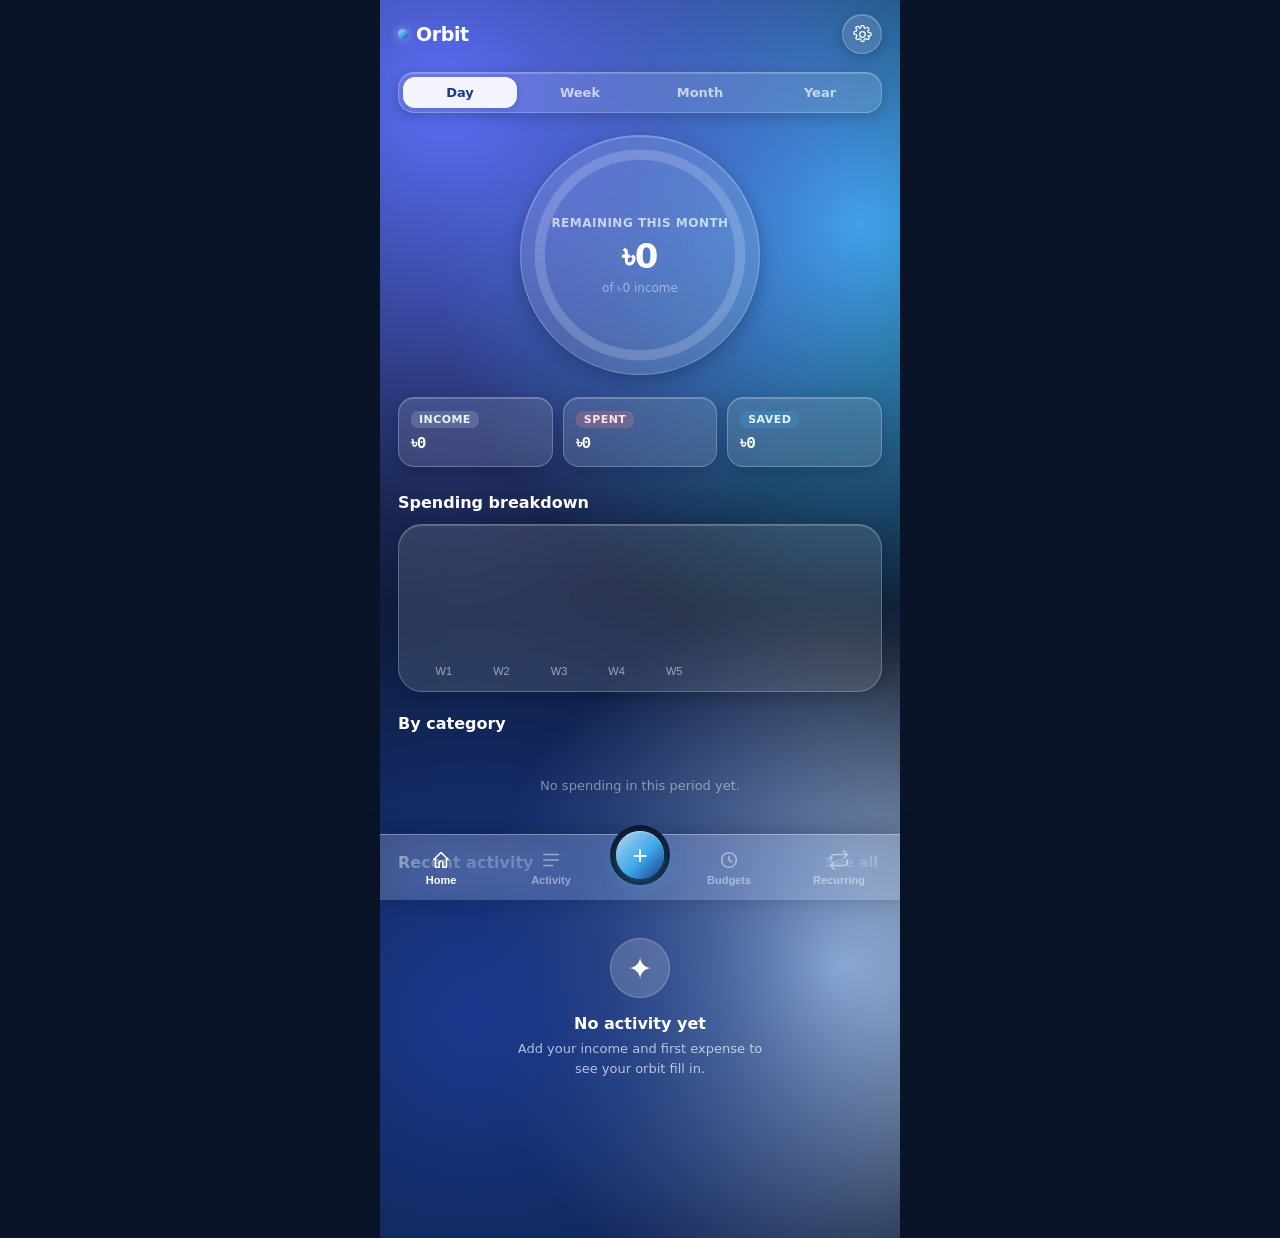
==== index.html @ 190a84f8 "Add files via upload" ====
<!DOCTYPE html>
<html lang="en">
<head>
<meta charset="UTF-8">
<meta name="viewport" content="width=device-width, initial-scale=1, viewport-fit=cover, maximum-scale=1, user-scalable=no">
<title>Orbit — Money Manager</title>
<meta name="theme-color" content="#0A1428">
<meta name="apple-mobile-web-app-capable" content="yes">
<meta name="apple-mobile-web-app-status-bar-style" content="black-translucent">
<meta name="apple-mobile-web-app-title" content="Orbit">
<link rel="manifest" href="manifest.json">
<link rel="apple-touch-icon" href="icon-180.png">
<link rel="stylesheet" href="style.css">
</head>
<body>

<div id="app">

  <!-- ===================== HOME VIEW ===================== -->
  <section class="view" id="view-home">
    <header class="topbar">
      <div class="brand">
        <span class="brand-dot"></span>
        <span class="brand-name">Orbit</span>
      </div>
      <button class="icon-btn" id="btn-settings" aria-label="Settings">
        <svg viewBox="0 0 24 24" fill="none"><path d="M12 15.5a3.5 3.5 0 100-7 3.5 3.5 0 000 7z" stroke="currentColor" stroke-width="1.6"/><path d="M19.4 13a1.65 1.65 0 00.33 1.82l.06.06a2 2 0 11-2.83 2.83l-.06-.06a1.65 1.65 0 00-1.82-.33 1.65 1.65 0 00-1 1.51V19a2 2 0 11-4 0v-.09a1.65 1.65 0 00-1-1.51 1.65 1.65 0 00-1.82.33l-.06.06a2 2 0 11-2.83-2.83l.06-.06A1.65 1.65 0 004.6 13a1.65 1.65 0 00-1.51-1H3a2 2 0 110-4h.09A1.65 1.65 0 004.6 7a1.65 1.65 0 00-.33-1.82l-.06-.06a2 2 0 112.83-2.83l.06.06A1.65 1.65 0 008.91 4a1.65 1.65 0 001-1.51V2.4a2 2 0 114 0v.09a1.65 1.65 0 001 1.51 1.65 1.65 0 001.82-.33l.06-.06a2 2 0 112.83 2.83l-.06.06A1.65 1.65 0 0019 8.6a1.65 1.65 0 001.51 1H21a2 2 0 110 4h-.09a1.65 1.65 0 00-1.51 1z" stroke="currentColor" stroke-width="1.6"/></svg>
      </button>
    </header>

    <div class="period-switch" id="period-switch">
      <button class="period-pill active" data-period="day">Day</button>
      <button class="period-pill" data-period="week">Week</button>
      <button class="period-pill" data-period="month">Month</button>
      <button class="period-pill" data-period="year">Year</button>
    </div>

    <!-- Orbit ring: signature element -->
    <div class="orbit-wrap">
      <svg class="orbit-svg" viewBox="0 0 280 280">
        <defs>
          <linearGradient id="orbitGradient" x1="0%" y1="0%" x2="100%" y2="100%">
            <stop offset="0%" stop-color="#B9D4F0"/>
            <stop offset="55%" stop-color="#3DA9E8"/>
            <stop offset="100%" stop-color="#1A3A8F"/>
          </linearGradient>
          <filter id="orbitGlow" x="-50%" y="-50%" width="200%" height="200%">
            <feGaussianBlur stdDeviation="4" result="blur"/>
            <feMerge><feMergeNode in="blur"/><feMergeNode in="SourceGraphic"/></feMerge>
          </filter>
        </defs>
        <circle class="orbit-track" cx="140" cy="140" r="118"/>
        <circle class="orbit-fill" id="orbit-fill" cx="140" cy="140" r="118" filter="url(#orbitGlow)"/>
      </svg>
      <div class="orbit-center">
        <span class="orbit-label" id="orbit-label">Remaining this month</span>
        <span class="orbit-amount" id="orbit-amount">৳0</span>
        <span class="orbit-sub" id="orbit-sub">of ৳0 income</span>
      </div>
    </div>

    <div class="stat-row">
      <div class="stat-card">
        <span class="stat-tag income">Income</span>
        <span class="stat-value" id="stat-income">৳0</span>
      </div>
      <div class="stat-card">
        <span class="stat-tag spent">Spent</span>
        <span class="stat-value" id="stat-spent">৳0</span>
      </div>
      <div class="stat-card">
        <span class="stat-tag saved">Saved</span>
        <span class="stat-value" id="stat-saved">৳0</span>
      </div>
    </div>

    <div class="section-head">
      <h2>Spending breakdown</h2>
    </div>
    <div class="chart-card">
      <canvas id="chart-trend" height="140"></canvas>
    </div>

    <div class="section-head">
      <h2>By category</h2>
    </div>
    <div class="category-list" id="category-breakdown"><!-- injected --></div>

    <div class="section-head">
      <h2>Recent activity</h2>
      <button class="link-btn" id="btn-see-all">See all</button>
    </div>
    <div class="tx-list" id="tx-list-home"><!-- injected --></div>

    <div class="empty-state" id="home-empty" hidden>
      <div class="empty-icon">✦</div>
      <p class="empty-title">No activity yet</p>
      <p class="empty-sub">Add your income and first expense to see your orbit fill in.</p>
    </div>
  </section>

  <!-- ===================== HISTORY / ALL TRANSACTIONS VIEW ===================== -->
  <section class="view" id="view-history" hidden>
    <header class="topbar">
      <button class="icon-btn" id="btn-history-back" aria-label="Back">
        <svg viewBox="0 0 24 24" fill="none"><path d="M15 18l-6-6 6-6" stroke="currentColor" stroke-width="2" stroke-linecap="round" stroke-linejoin="round"/></svg>
      </button>
      <span class="topbar-title">All transactions</span>
      <div class="spacer"></div>
    </header>

    <div class="search-bar">
      <svg viewBox="0 0 24 24" fill="none"><circle cx="11" cy="11" r="7" stroke="currentColor" stroke-width="1.8"/><path d="M20 20l-3.5-3.5" stroke="currentColor" stroke-width="1.8" stroke-linecap="round"/></svg>
      <input type="text" id="search-input" placeholder="Search transactions">
    </div>

    <div class="filter-chips" id="filter-chips"><!-- injected: All + categories --></div>

    <div class="tx-list" id="tx-list-full"><!-- injected --></div>
    <div class="empty-state" id="history-empty" hidden>
      <div class="empty-icon">⌁</div>
      <p class="empty-title">Nothing found</p>
      <p class="empty-sub">Try a different search or filter.</p>
    </div>
  </section>

  <!-- ===================== BUDGETS VIEW ===================== -->
  <section class="view" id="view-budgets" hidden>
    <header class="topbar">
      <button class="icon-btn" id="btn-budgets-back" aria-label="Back">
        <svg viewBox="0 0 24 24" fill="none"><path d="M15 18l-6-6 6-6" stroke="currentColor" stroke-width="2" stroke-linecap="round" stroke-linejoin="round"/></svg>
      </button>
      <span class="topbar-title">Budgets</span>
      <button class="link-btn" id="btn-add-budget">+ New</button>
    </header>
    <p class="screen-sub">Set a monthly cap per category. We'll track it live as you spend.</p>
    <div class="budget-list" id="budget-list"><!-- injected --></div>
    <div class="empty-state" id="budgets-empty" hidden>
      <div class="empty-icon">◎</div>
      <p class="empty-title">No budgets yet</p>
      <p class="empty-sub">Set spending caps to stay ahead of overspending.</p>
    </div>
  </section>

  <!-- ===================== RECURRING VIEW ===================== -->
  <section class="view" id="view-recurring" hidden>
    <header class="topbar">
      <button class="icon-btn" id="btn-recurring-back" aria-label="Back">
        <svg viewBox="0 0 24 24" fill="none"><path d="M15 18l-6-6 6-6" stroke="currentColor" stroke-width="2" stroke-linecap="round" stroke-linejoin="round"/></svg>
      </button>
      <span class="topbar-title">Recurring</span>
      <button class="link-btn" id="btn-add-recurring">+ New</button>
    </header>
    <p class="screen-sub">Rent, subscriptions, anything that repeats monthly. Logged automatically.</p>
    <div class="recurring-list" id="recurring-list"><!-- injected --></div>
    <div class="empty-state" id="recurring-empty" hidden>
      <div class="empty-icon">↻</div>
      <p class="empty-title">No recurring items</p>
      <p class="empty-sub">Add subscriptions or rent so you never log them twice.</p>
    </div>
  </section>

  <!-- ===================== SETTINGS VIEW ===================== -->
  <section class="view" id="view-settings" hidden>
    <header class="topbar">
      <button class="icon-btn" id="btn-settings-back" aria-label="Back">
        <svg viewBox="0 0 24 24" fill="none"><path d="M15 18l-6-6 6-6" stroke="currentColor" stroke-width="2" stroke-linecap="round" stroke-linejoin="round"/></svg>
      </button>
      <span class="topbar-title">Settings</span>
      <div class="spacer"></div>
    </header>

    <div class="settings-group">
      <div class="settings-row" id="row-income">
        <div>
          <p class="settings-label">Monthly income</p>
          <p class="settings-value" id="income-display">৳0</p>
        </div>
        <button class="ghost-btn" id="btn-edit-income">Edit</button>
      </div>
      <div class="settings-row" id="row-currency">
        <div>
          <p class="settings-label">Currency</p>
          <p class="settings-value" id="currency-display">BDT (৳)</p>
        </div>
        <button class="ghost-btn" id="btn-edit-currency">Change</button>
      </div>
    </div>

    <div class="settings-group">
      <button class="settings-nav-row" id="row-budgets">
        <span>Budgets</span>
        <svg viewBox="0 0 24 24" fill="none"><path d="M9 18l6-6-6-6" stroke="currentColor" stroke-width="1.8" stroke-linecap="round" stroke-linejoin="round"/></svg>
      </button>
      <button class="settings-nav-row" id="row-recurring">
        <span>Recurring expenses</span>
        <svg viewBox="0 0 24 24" fill="none"><path d="M9 18l6-6-6-6" stroke="currentColor" stroke-width="1.8" stroke-linecap="round" stroke-linejoin="round"/></svg>
      </button>
      <button class="settings-nav-row" id="row-categories">
        <span>Manage categories</span>
        <svg viewBox="0 0 24 24" fill="none"><path d="M9 18l6-6-6-6" stroke="currentColor" stroke-width="1.8" stroke-linecap="round" stroke-linejoin="round"/></svg>
      </button>
    </div>

    <div class="settings-group">
      <button class="settings-nav-row" id="btn-export">
        <span>Export backup</span>
        <svg viewBox="0 0 24 24" fill="none"><path d="M12 4v11m0 0l-4-4m4 4l4-4M5 20h14" stroke="currentColor" stroke-width="1.8" stroke-linecap="round" stroke-linejoin="round"/></svg>
      </button>
      <button class="settings-nav-row" id="btn-import">
        <span>Import backup</span>
        <svg viewBox="0 0 24 24" fill="none"><path d="M12 16V5m0 0l-4 4m4-4l4 4M5 20h14" stroke="currentColor" stroke-width="1.8" stroke-linecap="round" stroke-linejoin="round"/></svg>
      </button>
      <input type="file" id="import-file-input" accept="application/json" hidden>
    </div>

    <div class="settings-group">
      <button class="settings-nav-row danger" id="btn-reset">
        <span>Reset all data</span>
      </button>
    </div>

    <p class="version-tag">Orbit · v1.0 · data stays on this device</p>
  </section>

  <!-- ===================== MANAGE CATEGORIES VIEW ===================== -->
  <section class="view" id="view-categories" hidden>
    <header class="topbar">
      <button class="icon-btn" id="btn-categories-back" aria-label="Back">
        <svg viewBox="0 0 24 24" fill="none"><path d="M15 18l-6-6 6-6" stroke="currentColor" stroke-width="2" stroke-linecap="round" stroke-linejoin="round"/></svg>
      </button>
      <span class="topbar-title">Categories</span>
      <button class="link-btn" id="btn-add-category">+ New</button>
    </header>
    <div class="category-manage-list" id="category-manage-list"><!-- injected --></div>
  </section>

  <!-- ===================== BOTTOM NAV ===================== -->
  <nav class="bottom-nav" id="bottom-nav">
    <button class="nav-btn active" data-view="home">
      <svg viewBox="0 0 24 24" fill="none"><path d="M4 11.5L12 4l8 7.5M6 10v9a1 1 0 001 1h3v-5a2 2 0 012-2 2 2 0 012 2v5h3a1 1 0 001-1v-9" stroke="currentColor" stroke-width="1.7" stroke-linecap="round" stroke-linejoin="round"/></svg>
      <span>Home</span>
    </button>
    <button class="nav-btn" data-view="history">
      <svg viewBox="0 0 24 24" fill="none"><path d="M4 6h16M4 12h16M4 18h10" stroke="currentColor" stroke-width="1.7" stroke-linecap="round"/></svg>
      <span>Activity</span>
    </button>
    <button class="nav-btn nav-add" id="btn-open-add">
      <span class="nav-add-circle">+</span>
    </button>
    <button class="nav-btn" data-view="budgets">
      <svg viewBox="0 0 24 24" fill="none"><circle cx="12" cy="12" r="8" stroke="currentColor" stroke-width="1.7"/><path d="M12 8v4l3 2" stroke="currentColor" stroke-width="1.7" stroke-linecap="round"/></svg>
      <span>Budgets</span>
    </button>
    <button class="nav-btn" data-view="recurring">
      <svg viewBox="0 0 24 24" fill="none"><path d="M17 2.1l4 4-4 4M3 12.1v-2a4 4 0 014-4h14M7 21.9l-4-4 4-4M21 11.9v2a4 4 0 01-4 4H3" stroke="currentColor" stroke-width="1.7" stroke-linecap="round" stroke-linejoin="round"/></svg>
      <span>Recurring</span>
    </button>
  </nav>

  <!-- ===================== ADD TRANSACTION SHEET ===================== -->
  <div class="sheet-backdrop" id="sheet-backdrop" hidden></div>
  <div class="sheet" id="sheet-add" hidden>
    <div class="sheet-handle"></div>
    <div class="sheet-header">
      <h3>New transaction</h3>
      <button class="icon-btn" id="btn-close-add" aria-label="Close">
        <svg viewBox="0 0 24 24" fill="none"><path d="M6 6l12 12M18 6L6 18" stroke="currentColor" stroke-width="1.8" stroke-linecap="round"/></svg>
      </button>
    </div>

    <div class="type-switch">
      <button class="type-pill active" data-type="expense">Expense</button>
      <button class="type-pill" data-type="income">Income</button>
    </div>

    <div class="amount-input-wrap">
      <span class="amount-currency" id="amount-currency-symbol">৳</span>
      <input type="number" inputmode="decimal" id="amount-input" placeholder="0" class="amount-input">
    </div>

    <div class="field-group" id="category-field-group">
      <label class="field-label">Category</label>
      <div class="category-grid" id="category-grid-add"><!-- injected --></div>
    </div>

    <div class="field-group">
      <label class="field-label" for="note-input">Note</label>
      <input type="text" id="note-input" class="text-input" placeholder="What was this for?">
    </div>

    <div class="field-group">
      <label class="field-label" for="date-input">Date</label>
      <input type="date" id="date-input" class="text-input">
    </div>

    <button class="primary-btn" id="btn-save-tx">Save transaction</button>
  </div>

  <!-- ===================== EDIT INCOME SHEET ===================== -->
  <div class="sheet" id="sheet-income" hidden>
    <div class="sheet-handle"></div>
    <div class="sheet-header">
      <h3>Monthly income</h3>
      <button class="icon-btn" id="btn-close-income" aria-label="Close">
        <svg viewBox="0 0 24 24" fill="none"><path d="M6 6l12 12M18 6L6 18" stroke="currentColor" stroke-width="1.8" stroke-linecap="round"/></svg>
      </button>
    </div>
    <div class="amount-input-wrap">
      <span class="amount-currency" id="income-currency-symbol">৳</span>
      <input type="number" inputmode="decimal" id="income-input" placeholder="0" class="amount-input">
    </div>
    <p class="screen-sub">This is your baseline. Each expense reduces what's left in real time; each income entry adds to it.</p>
    <button class="primary-btn" id="btn-save-income">Save</button>
  </div>

  <!-- ===================== ADD/EDIT BUDGET SHEET ===================== -->
  <div class="sheet" id="sheet-budget" hidden>
    <div class="sheet-handle"></div>
    <div class="sheet-header">
      <h3 id="budget-sheet-title">New budget</h3>
      <button class="icon-btn" id="btn-close-budget" aria-label="Close">
        <svg viewBox="0 0 24 24" fill="none"><path d="M6 6l12 12M18 6L6 18" stroke="currentColor" stroke-width="1.8" stroke-linecap="round"/></svg>
      </button>
    </div>
    <div class="field-group">
      <label class="field-label">Category</label>
      <div class="category-grid" id="category-grid-budget"><!-- injected --></div>
    </div>
    <div class="field-group">
      <label class="field-label" for="budget-amount-input">Monthly cap</label>
      <div class="amount-input-wrap small">
        <span class="amount-currency" id="budget-currency-symbol">৳</span>
        <input type="number" inputmode="decimal" id="budget-amount-input" placeholder="0" class="amount-input">
      </div>
    </div>
    <button class="primary-btn" id="btn-save-budget">Save budget</button>
    <button class="ghost-btn full danger" id="btn-delete-budget" hidden>Delete budget</button>
  </div>

  <!-- ===================== ADD/EDIT RECURRING SHEET ===================== -->
  <div class="sheet" id="sheet-recurring" hidden>
    <div class="sheet-handle"></div>
    <div class="sheet-header">
      <h3 id="recurring-sheet-title">New recurring item</h3>
      <button class="icon-btn" id="btn-close-recurring" aria-label="Close">
        <svg viewBox="0 0 24 24" fill="none"><path d="M6 6l12 12M18 6L6 18" stroke="currentColor" stroke-width="1.8" stroke-linecap="round"/></svg>
      </button>
    </div>
    <div class="field-group">
      <label class="field-label" for="recurring-name-input">Name</label>
      <input type="text" id="recurring-name-input" class="text-input" placeholder="e.g. Rent, Netflix">
    </div>
    <div class="field-group">
      <label class="field-label">Category</label>
      <div class="category-grid" id="category-grid-recurring"><!-- injected --></div>
    </div>
    <div class="field-group">
      <label class="field-label" for="recurring-amount-input">Amount</label>
      <div class="amount-input-wrap small">
        <span class="amount-currency" id="recurring-currency-symbol">৳</span>
        <input type="number" inputmode="decimal" id="recurring-amount-input" placeholder="0" class="amount-input">
      </div>
    </div>
    <div class="field-group">
      <label class="field-label" for="recurring-day-input">Day of month</label>
      <input type="number" min="1" max="28" id="recurring-day-input" class="text-input" placeholder="1–28">
    </div>
    <button class="primary-btn" id="btn-save-recurring">Save</button>
    <button class="ghost-btn full danger" id="btn-delete-recurring" hidden>Delete item</button>
  </div>

  <!-- ===================== ADD/EDIT CATEGORY SHEET ===================== -->
  <div class="sheet" id="sheet-category" hidden>
    <div class="sheet-handle"></div>
    <div class="sheet-header">
      <h3 id="category-sheet-title">New category</h3>
      <button class="icon-btn" id="btn-close-category" aria-label="Close">
        <svg viewBox="0 0 24 24" fill="none"><path d="M6 6l12 12M18 6L6 18" stroke="currentColor" stroke-width="1.8" stroke-linecap="round"/></svg>
      </button>
    </div>
    <div class="field-group">
      <label class="field-label" for="category-name-input">Name</label>
      <input type="text" id="category-name-input" class="text-input" placeholder="e.g. Groceries">
    </div>
    <div class="field-group">
      <label class="field-label">Icon</label>
      <div class="icon-grid" id="icon-grid-category"><!-- injected --></div>
    </div>
    <div class="field-group">
      <label class="field-label">Color</label>
      <div class="color-grid" id="color-grid-category"><!-- injected --></div>
    </div>
    <button class="primary-btn" id="btn-save-category">Save category</button>
    <button class="ghost-btn full danger" id="btn-delete-category" hidden>Delete category</button>
  </div>

  <!-- Toast -->
  <div class="toast" id="toast"></div>

</div>

<script src="app.js"></script>
</body>
</html>
---- style.css ----
:root{
  /* ---- Palette (from user's uploaded blue ramp) ---- */
  --blue-50:  #D9ECFB;
  --blue-100: #B9D4F0;
  --blue-200: #8FBCEA;
  --blue-300: #5B6EF5;
  --blue-400: #3DA9E8;
  --blue-500: #2D7FE0;
  --blue-600: #1A3A8F;
  --blue-700: #142C6E;
  --blue-deep:#0A1428;
  --violet-accent: #6A5BD0;

  /* ---- Surface (the "wallpaper" glass sits on top of) ---- */
  --bg-deep: var(--blue-deep);
  --bg-glow-1: radial-gradient(circle at 12% 8%,  var(--blue-300) 0%, transparent 42%);
  --bg-glow-2: radial-gradient(circle at 92% 18%, var(--blue-400) 0%, transparent 38%);
  --bg-glow-3: radial-gradient(circle at 18% 82%, var(--blue-600) 0%, transparent 48%);
  --bg-glow-4: radial-gradient(circle at 88% 78%, var(--blue-100) 0%, transparent 34%);

  /* ---- Glass panel tokens (the "lesser frosted" calibration) ---- */
  --glass-fill: rgba(255,255,255,0.12);
  --glass-fill-strong: rgba(255,255,255,0.18);
  --glass-fill-pressed: rgba(255,255,255,0.22);
  --glass-border: rgba(255,255,255,0.24);
  --glass-border-strong: rgba(255,255,255,0.32);
  --glass-blur: 22px;
  --glass-blur-nav: 28px;
  --glass-highlight: inset 0 1px 0 rgba(255,255,255,0.22);
  --glass-shadow: 0 6px 18px rgba(5,12,30,0.28);
  --glass-shadow-soft: 0 4px 14px rgba(5,12,30,0.20);

  /* ---- Text ---- */
  --text: #FFFFFF;
  --text-dim: rgba(255,255,255,0.68);
  --text-faint: rgba(255,255,255,0.46);

  /* ---- Accent gradient (used sparingly: ring, primary buttons, active states) ---- */
  --accent-grad: linear-gradient(135deg, var(--blue-100) 0%, var(--blue-400) 55%, var(--blue-600) 100%);
  --accent-grad-soft: linear-gradient(135deg, rgba(185,212,240,0.25) 0%, rgba(61,169,232,0.25) 55%, rgba(26,58,143,0.25) 100%);

  --danger: #FF8A8A;
  --success-tint: var(--blue-100);

  --radius-lg: 24px;
  --radius-md: 16px;
  --radius-sm: 12px;

  --font-display: -apple-system, "SF Pro Display", "SF Pro", system-ui, sans-serif;
  --font-text: -apple-system, "SF Pro Text", "SF Pro", system-ui, sans-serif;
  --font-mono: ui-monospace, "SF Mono", Menlo, monospace;
}

*{ box-sizing: border-box; -webkit-tap-highlight-color: transparent; }
html, body{ margin:0; padding:0; background: var(--bg-deep); }
body{
  font-family: var(--font-text);
  color: var(--text);
  overscroll-behavior-y: none;
  -webkit-font-smoothing: antialiased;
}

#app{
  max-width: 520px;
  margin: 0 auto;
  min-height: 100vh;
  position: relative;
  background:
    var(--bg-glow-1),
    var(--bg-glow-2),
    var(--bg-glow-3),
    var(--bg-glow-4),
    var(--bg-deep);
}

#app::before{
  content: '';
  position: fixed;
  inset: 0;
  z-index: -1;
  background:
    var(--bg-glow-1),
    var(--bg-glow-2),
    var(--bg-glow-3),
    var(--bg-glow-4),
    var(--bg-deep);
}

.view{
  padding: env(safe-area-inset-top) 18px 110px 18px;
  padding-top: calc(env(safe-area-inset-top) + 14px);
  min-height: 100vh;
  animation: fadeIn .25s ease;
  position: relative;
}
@keyframes fadeIn{ from{opacity:0; transform: translateY(6px);} to{opacity:1; transform: translateY(0);} }

/* ---------- Topbar ---------- */
.topbar{
  display:flex; align-items:center; justify-content: space-between;
  margin-bottom: 18px;
  min-height: 40px;
}
.topbar-title{ font-family: var(--font-display); font-weight:600; font-size:17px; }
.spacer{ width:40px; }
.brand{ display:flex; align-items:center; gap:8px; }
.brand-dot{
  width:10px; height:10px; border-radius:50%;
  background: var(--accent-grad);
  box-shadow: 0 0 10px rgba(185,212,240,0.7);
}
.brand-name{ font-family: var(--font-display); font-weight:700; font-size:19px; letter-spacing: -0.02em; }

.icon-btn{
  width:40px; height:40px; border-radius:50%;
  display:flex; align-items:center; justify-content:center;
  background: var(--glass-fill);
  -webkit-backdrop-filter: blur(var(--glass-blur));
  backdrop-filter: blur(var(--glass-blur));
  border: 0.5px solid var(--glass-border);
  box-shadow: var(--glass-shadow-soft), var(--glass-highlight);
  color: var(--text);
  transition: background .15s, transform .1s;
}
.icon-btn svg{ width:19px; height:19px; }
.icon-btn:active{ transform: scale(0.93); background: var(--glass-fill-pressed); }

.link-btn{
  background:none; border:none; color: var(--blue-100);
  font-family: var(--font-text); font-weight:600; font-size:14px;
  padding: 6px 4px;
}

/* ---------- Period switch ---------- */
.period-switch{
  display:flex; gap:6px;
  background: var(--glass-fill);
  -webkit-backdrop-filter: blur(var(--glass-blur));
  backdrop-filter: blur(var(--glass-blur));
  border: 0.5px solid var(--glass-border);
  box-shadow: var(--glass-shadow-soft), var(--glass-highlight);
  border-radius: 16px; padding:4px; margin-bottom: 22px;
}
.period-pill{
  flex:1; padding:8px 0; border-radius:12px; border:none; background:none;
  color: var(--text-dim); font-family: var(--font-text); font-weight:600; font-size:13px;
  transition: all .18s;
}
.period-pill.active{
  background: rgba(255,255,255,0.92);
  color: var(--blue-600);
  box-shadow: 0 2px 8px rgba(5,12,30,0.18);
}

/* ---------- Orbit ring ---------- */
.orbit-wrap{
  position: relative;
  width: 240px; height:240px;
  margin: 6px auto 22px;
  display:flex; align-items:center; justify-content:center;
  border-radius: 50%;
  background: var(--glass-fill);
  -webkit-backdrop-filter: blur(var(--glass-blur));
  backdrop-filter: blur(var(--glass-blur));
  border: 0.5px solid var(--glass-border);
  box-shadow: var(--glass-shadow), var(--glass-highlight);
}
.orbit-svg{ width:100%; height:100%; transform: rotate(-90deg); position:absolute; inset:0; }
.orbit-track{
  fill:none; stroke: rgba(255,255,255,0.18); stroke-width:12;
}
.orbit-fill{
  fill:none; stroke: url(#orbitGradient); stroke-width:12; stroke-linecap: round;
  stroke-dasharray: 741.5; stroke-dashoffset: 741.5;
  transition: stroke-dashoffset 1s cubic-bezier(.22,1,.36,1);
}
.orbit-center{
  position:absolute; inset:0; display:flex; flex-direction:column; align-items:center; justify-content:center;
  text-align:center; padding: 0 30px;
}
.orbit-label{ font-size:12px; color: var(--text-dim); font-weight:600; text-transform:uppercase; letter-spacing:0.04em; }
.orbit-amount{
  font-family: var(--font-display); font-weight:700; font-size:34px; letter-spacing:-0.02em;
  margin-top:6px; color: var(--text);
}
.orbit-sub{ font-size:12px; color: var(--text-faint); margin-top:4px; }

/* ---------- Stat row ---------- */
.stat-row{ display:flex; gap:10px; margin-bottom:26px; }
.stat-card{
  flex:1;
  background: var(--glass-fill);
  -webkit-backdrop-filter: blur(var(--glass-blur));
  backdrop-filter: blur(var(--glass-blur));
  border: 0.5px solid var(--glass-border);
  box-shadow: var(--glass-shadow-soft), var(--glass-highlight);
  border-radius: var(--radius-md); padding:13px 12px;
  display:flex; flex-direction:column; gap:6px;
}
.stat-tag{
  font-size:11px; font-weight:700; text-transform:uppercase; letter-spacing:0.04em;
  width:fit-content; padding:2px 8px; border-radius:7px;
}
.stat-tag.income{ background: rgba(185,212,240,0.22); color:#E8F3FF; }
.stat-tag.spent{ background: rgba(255,138,138,0.22); color:#FFE0E0; }
.stat-tag.saved{ background: rgba(61,169,232,0.25); color:#E8F3FF; }
.stat-value{ font-family: var(--font-mono); font-weight:600; font-size:16px; letter-spacing:-0.01em; color: var(--text); }

/* ---------- Section headers ---------- */
.section-head{
  display:flex; align-items:center; justify-content:space-between;
  margin: 22px 0 12px;
}
.section-head h2{ font-family: var(--font-display); font-size:16px; font-weight:600; margin:0; color: var(--text); }
.screen-sub{ color: var(--text-dim); font-size:13px; line-height:1.5; margin: 0 0 18px; }

/* ---------- Chart card ---------- */
.chart-card{
  background: var(--glass-fill);
  -webkit-backdrop-filter: blur(var(--glass-blur));
  backdrop-filter: blur(var(--glass-blur));
  border: 0.5px solid var(--glass-border);
  box-shadow: var(--glass-shadow-soft), var(--glass-highlight);
  border-radius: var(--radius-lg); padding:16px 10px 6px;
}

/* ---------- Category list (breakdown, home) ---------- */
.category-list{ display:flex; flex-direction:column; gap:10px; }
.category-row{
  display:flex; align-items:center; gap:12px;
  background: var(--glass-fill);
  -webkit-backdrop-filter: blur(var(--glass-blur));
  backdrop-filter: blur(var(--glass-blur));
  border: 0.5px solid var(--glass-border);
  box-shadow: var(--glass-shadow-soft), var(--glass-highlight);
  border-radius: var(--radius-md); padding:12px 14px;
}
.cat-icon{
  width:38px; height:38px; border-radius:12px; flex-shrink:0;
  display:flex; align-items:center; justify-content:center; font-size:18px;
  background: rgba(255,255,255,0.18) !important;
}
.cat-info{ flex:1; min-width:0; }
.cat-name-row{ display:flex; justify-content:space-between; align-items:baseline; margin-bottom:6px; }
.cat-name{ font-weight:600; font-size:14px; color: var(--text); }
.cat-amount{ font-family: var(--font-mono); font-size:13px; color: var(--text-dim); }
.cat-bar-track{ height:6px; border-radius:4px; background: rgba(255,255,255,0.15); overflow:hidden; }
.cat-bar-fill{ height:100%; border-radius:4px; transition: width .6s cubic-bezier(.22,1,.36,1); background: rgba(255,255,255,0.85) !important; }

/* ---------- Transaction list ---------- */
.tx-list{ display:flex; flex-direction:column; gap:8px; }
.tx-row{
  display:flex; align-items:center; gap:12px;
  background: var(--glass-fill);
  -webkit-backdrop-filter: blur(var(--glass-blur));
  backdrop-filter: blur(var(--glass-blur));
  border: 0.5px solid var(--glass-border);
  box-shadow: var(--glass-shadow-soft), var(--glass-highlight);
  border-radius: var(--radius-md); padding:12px 14px;
}
.tx-row:active{ background: var(--glass-fill-pressed); }
.tx-info{ flex:1; min-width:0; }
.tx-note{ font-weight:600; font-size:14px; white-space:nowrap; overflow:hidden; text-overflow:ellipsis; color: var(--text); }
.tx-meta{ font-size:12px; color: var(--text-faint); margin-top:2px; }
.tx-amount{ font-family: var(--font-mono); font-weight:600; font-size:14px; white-space:nowrap; }
.tx-amount.expense{ color: #FFD1D1; }
.tx-amount.income{ color: #DCEEFF; }

/* ---------- Empty states ---------- */
.empty-state{ text-align:center; padding: 50px 20px; }
.empty-icon{
  font-size:30px; width:60px; height:60px; border-radius:50%;
  background: var(--glass-fill-strong);
  -webkit-backdrop-filter: blur(var(--glass-blur));
  backdrop-filter: blur(var(--glass-blur));
  border: 0.5px solid var(--glass-border);
  display:flex; align-items:center; justify-content:center;
  margin: 0 auto 16px; color: var(--text);
}
.empty-title{ font-family: var(--font-display); font-weight:600; font-size:16px; margin:0 0 6px; color: var(--text); }
.empty-sub{ color: var(--text-dim); font-size:13px; max-width:260px; margin:0 auto; line-height:1.5; }

/* ---------- Search / filters ---------- */
.search-bar{
  display:flex; align-items:center; gap:10px;
  background: var(--glass-fill);
  -webkit-backdrop-filter: blur(var(--glass-blur));
  backdrop-filter: blur(var(--glass-blur));
  border: 0.5px solid var(--glass-border);
  box-shadow: var(--glass-shadow-soft), var(--glass-highlight);
  border-radius: 16px; padding: 11px 14px; margin-bottom:14px;
}
.search-bar svg{ width:18px; height:18px; color: var(--text-faint); flex-shrink:0; }
.search-bar input{
  background:none; border:none; color: var(--text); font-size:14px; flex:1;
  font-family: var(--font-text);
}
.search-bar input::placeholder{ color: var(--text-faint); }
.search-bar input:focus{ outline:none; }

.filter-chips{ display:flex; gap:8px; overflow-x:auto; padding-bottom:14px; margin-bottom:6px; }
.filter-chips::-webkit-scrollbar{ display:none; }
.filter-chip{
  flex-shrink:0; padding:7px 14px; border-radius:20px;
  background: var(--glass-fill);
  -webkit-backdrop-filter: blur(var(--glass-blur));
  backdrop-filter: blur(var(--glass-blur));
  border: 0.5px solid var(--glass-border);
  color: var(--text-dim); font-size:13px; font-weight:600;
  white-space:nowrap;
}
.filter-chip.active{ background: rgba(255,255,255,0.9); color: var(--blue-600); border-color:transparent; }

/* ---------- Settings ---------- */
.settings-group{
  background: var(--glass-fill);
  -webkit-backdrop-filter: blur(var(--glass-blur));
  backdrop-filter: blur(var(--glass-blur));
  border: 0.5px solid var(--glass-border);
  box-shadow: var(--glass-shadow-soft), var(--glass-highlight);
  border-radius: var(--radius-md); margin-bottom:16px; overflow:hidden;
}
.settings-row{
  display:flex; align-items:center; justify-content:space-between;
  padding:14px 16px; border-bottom:0.5px solid rgba(255,255,255,0.15);
}
.settings-row:last-child{ border-bottom:none; }
.settings-label{ font-size:12px; color: var(--text-dim); margin:0 0 4px; }
.settings-value{ font-family: var(--font-mono); font-weight:600; font-size:15px; margin:0; color: var(--text); }
.settings-nav-row{
  width:100%; display:flex; align-items:center; justify-content:space-between;
  padding:14px 16px; border-bottom:0.5px solid rgba(255,255,255,0.15);
  background:none; border-left:none; border-right:none; border-top:none;
  color: var(--text); font-size:14px; font-weight:500; font-family: var(--font-text);
}
.settings-nav-row:last-child{ border-bottom:none; }
.settings-nav-row svg{ width:16px; height:16px; color: var(--text-faint); }
.settings-nav-row.danger{ color: var(--danger); justify-content:flex-start; }
.version-tag{ text-align:center; color: var(--text-faint); font-size:12px; margin-top:30px; }

.ghost-btn{
  background: var(--glass-fill-strong);
  -webkit-backdrop-filter: blur(var(--glass-blur));
  backdrop-filter: blur(var(--glass-blur));
  border: 0.5px solid var(--glass-border); color: var(--text);
  font-family: var(--font-text); font-weight:600; font-size:13px;
  padding:8px 16px; border-radius:10px;
}
.ghost-btn.full{ width:100%; margin-top:10px; padding:14px; }
.ghost-btn.danger{ color: var(--danger); background:rgba(255,138,138,0.14); border-color: rgba(255,138,138,0.3); }

/* ---------- Budgets ---------- */
.budget-list{ display:flex; flex-direction:column; gap:12px; }
.budget-card{
  background: var(--glass-fill);
  -webkit-backdrop-filter: blur(var(--glass-blur));
  backdrop-filter: blur(var(--glass-blur));
  border: 0.5px solid var(--glass-border);
  box-shadow: var(--glass-shadow-soft), var(--glass-highlight);
  border-radius: var(--radius-md); padding:16px;
}
.budget-card:active{ background: var(--glass-fill-pressed); }
.budget-top{ display:flex; align-items:center; gap:12px; margin-bottom:12px; }
.budget-cat-name{ font-weight:600; font-size:14px; flex:1; color: var(--text); }
.budget-amounts{ font-family: var(--font-mono); font-size:12px; color: var(--text-dim); }
.budget-amounts strong{ color: var(--text); }
.budget-bar-track{ height:8px; border-radius:5px; background: rgba(255,255,255,0.15); overflow:hidden; }
.budget-bar-fill{ height:100%; border-radius:5px; transition: width .6s cubic-bezier(.22,1,.36,1); }
.budget-status{ font-size:11px; margin-top:8px; font-weight:600; }
.budget-status.ok{ color: #DCEEFF; }
.budget-status.warn{ color: #FFE3A8; }
.budget-status.over{ color: var(--danger); }

/* ---------- Recurring ---------- */
.recurring-list{ display:flex; flex-direction:column; gap:10px; }
.recurring-card{
  display:flex; align-items:center; gap:12px;
  background: var(--glass-fill);
  -webkit-backdrop-filter: blur(var(--glass-blur));
  backdrop-filter: blur(var(--glass-blur));
  border: 0.5px solid var(--glass-border);
  box-shadow: var(--glass-shadow-soft), var(--glass-highlight);
  border-radius: var(--radius-md); padding:13px 14px;
}
.recurring-card:active{ background: var(--glass-fill-pressed); }
.recurring-info{ flex:1; min-width:0; }
.recurring-name{ font-weight:600; font-size:14px; color: var(--text); }
.recurring-meta{ font-size:12px; color: var(--text-faint); margin-top:2px; }
.recurring-amount{ font-family: var(--font-mono); font-weight:600; font-size:14px; color: var(--text); }

/* ---------- Category manage ---------- */
.category-manage-list{ display:flex; flex-direction:column; gap:10px; }
.category-manage-row{
  display:flex; align-items:center; gap:12px;
  background: var(--glass-fill);
  -webkit-backdrop-filter: blur(var(--glass-blur));
  backdrop-filter: blur(var(--glass-blur));
  border: 0.5px solid var(--glass-border);
  box-shadow: var(--glass-shadow-soft), var(--glass-highlight);
  border-radius: var(--radius-md); padding:12px 14px;
}
.category-manage-row:active{ background: var(--glass-fill-pressed); }

/* ---------- Bottom nav ---------- */
.bottom-nav{
  position: fixed; bottom:0; left:50%; transform: translateX(-50%);
  width:100%; max-width:520px;
  display:flex; align-items:center; justify-content:space-around;
  background: var(--glass-fill-strong);
  -webkit-backdrop-filter: blur(var(--glass-blur-nav)) saturate(1.3);
  backdrop-filter: blur(var(--glass-blur-nav)) saturate(1.3);
  border-top: 0.5px solid var(--glass-border-strong);
  box-shadow: 0 -4px 20px rgba(5,12,30,0.25);
  padding: 8px 6px calc(8px + env(safe-area-inset-bottom));
  z-index: 40;
}
.nav-btn{
  background:none; border:none; display:flex; flex-direction:column; align-items:center; gap:3px;
  color: var(--text-faint); font-size:11px; font-weight:600; padding:6px 10px;
  flex:1;
}
.nav-btn svg{ width:22px; height:22px; }
.nav-btn.active{ color: var(--text); }
.nav-add{ flex:0 0 auto; }
.nav-add-circle{
  width:48px; height:48px; border-radius:50%;
  background: var(--accent-grad);
  display:flex; align-items:center; justify-content:center;
  font-size:26px; font-weight:300; color:#fff; line-height:1;
  margin-top:-26px;
  box-shadow: 0 6px 20px rgba(61,169,232,0.45), 0 0 0 6px var(--bg-deep), inset 0 1px 0 rgba(255,255,255,0.4);
  transition: transform .12s;
}
.nav-add:active .nav-add-circle{ transform: scale(0.9); }

/* ---------- Sheets (bottom modal) ---------- */
.sheet-backdrop{
  position:fixed; inset:0; background: rgba(5,12,30,0.55); z-index:50;
  animation: fadeBg .2s ease;
}
@keyframes fadeBg{ from{opacity:0;} to{opacity:1;} }
.sheet{
  position:fixed; bottom:0; left:50%; transform: translateX(-50%);
  width:100%; max-width:520px; max-height: 88vh; overflow-y:auto;
  background: rgba(20,35,70,0.55);
  -webkit-backdrop-filter: blur(36px) saturate(1.4);
  backdrop-filter: blur(36px) saturate(1.4);
  border-radius: 28px 28px 0 0;
  border: 0.5px solid var(--glass-border-strong); border-bottom:none;
  box-shadow: 0 -8px 32px rgba(5,12,30,0.4), var(--glass-highlight);
  padding: 10px 20px calc(24px + env(safe-area-inset-bottom));
  z-index:51;
  animation: slideUp .28s cubic-bezier(.22,1,.36,1);
}
@keyframes slideUp{ from{ transform: translate(-50%, 100%);} to{ transform: translate(-50%, 0);} }
.sheet-handle{ width:36px; height:4px; border-radius:3px; background: rgba(255,255,255,0.3); margin: 6px auto 14px; }
.sheet-header{ display:flex; align-items:center; justify-content:space-between; margin-bottom:18px; }
.sheet-header h3{ font-family: var(--font-display); font-size:18px; font-weight:700; margin:0; color: var(--text); }

.type-switch{
  display:flex; gap:6px; background: rgba(255,255,255,0.12); border-radius:16px; padding:4px; margin-bottom:20px;
  border: 0.5px solid var(--glass-border);
}
.type-pill{
  flex:1; padding:10px 0; border-radius:12px; border:none; background:none;
  color: var(--text-dim); font-weight:600; font-size:14px; font-family: var(--font-text);
}
.type-pill.active{ background: rgba(255,255,255,0.92); color: var(--blue-600); }

.amount-input-wrap{
  display:flex; align-items:center; justify-content:center; gap:6px;
  padding: 18px 0 22px; border-bottom:0.5px solid rgba(255,255,255,0.2); margin-bottom:20px;
}
.amount-input-wrap.small{ padding:10px 0 14px; justify-content:flex-start; gap:8px; }
.amount-currency{ font-family: var(--font-display); font-size:30px; font-weight:600; color: var(--text-dim); }
.amount-input{
  background:none; border:none; color: var(--text); font-family: var(--font-display);
  font-size:38px; font-weight:700; width:auto; max-width:220px; text-align:left;
}
.amount-input-wrap.small .amount-input{ font-size:24px; }
.amount-input:focus{ outline:none; }
.amount-input::placeholder{ color: var(--text-faint); }

.field-group{ margin-bottom: 18px; }
.field-label{ display:block; font-size:12px; color: var(--text-dim); font-weight:600; margin-bottom:8px; text-transform:uppercase; letter-spacing:0.03em; }
.text-input{
  width:100%; background: rgba(255,255,255,0.12); border:0.5px solid var(--glass-border); border-radius: var(--radius-sm);
  padding:13px 14px; color: var(--text); font-family: var(--font-text); font-size:15px;
}
.text-input:focus{ outline:none; border-color: rgba(255,255,255,0.5); }
.text-input::placeholder{ color: var(--text-faint); }

.category-grid{ display:grid; grid-template-columns: repeat(4, 1fr); gap:10px; }
.category-chip{
  display:flex; flex-direction:column; align-items:center; gap:6px;
  padding:12px 4px; border-radius: var(--radius-sm); background: rgba(255,255,255,0.10);
  border:1.5px solid transparent; font-size:11px; font-weight:600; color: var(--text-dim);
}
.category-chip .cc-icon{ width:30px; height:30px; border-radius:10px; display:flex; align-items:center; justify-content:center; font-size:15px; background: rgba(255,255,255,0.18) !important; }
.category-chip.selected{ border-color: rgba(255,255,255,0.7); color: var(--text); background: rgba(255,255,255,0.18); }

.icon-grid{ display:grid; grid-template-columns: repeat(6, 1fr); gap:8px; }
.icon-chip{
  width:100%; aspect-ratio:1; border-radius:12px; background: rgba(255,255,255,0.10);
  display:flex; align-items:center; justify-content:center; font-size:17px;
  border: 1.5px solid transparent;
}
.icon-chip.selected{ border-color: rgba(255,255,255,0.7); background: rgba(255,255,255,0.2); }

.color-grid{ display:grid; grid-template-columns: repeat(6, 1fr); gap:8px; }
.color-chip{
  width:100%; aspect-ratio:1; border-radius:50%; border: 2px solid transparent;
}
.color-chip.selected{ border-color:#fff; transform: scale(1.05); }

.primary-btn{
  width:100%; padding:16px; border-radius: var(--radius-sm); border: 0.5px solid var(--glass-border-strong);
  background: rgba(255,255,255,0.92); color: var(--blue-600); font-family: var(--font-display);
  font-weight:700; font-size:15px; margin-top:6px;
  box-shadow: 0 8px 24px rgba(5,12,30,0.25);
}
.primary-btn:active{ transform: scale(0.98); }
.primary-btn:disabled{ opacity:0.4; }

/* ---------- Toast ---------- */
.toast{
  position: fixed; bottom: 100px; left:50%; transform: translateX(-50%) translateY(20px);
  background: rgba(20,35,70,0.7);
  -webkit-backdrop-filter: blur(30px);
  backdrop-filter: blur(30px);
  border: 0.5px solid var(--glass-border-strong); color: var(--text);
  padding: 12px 20px; border-radius: 16px; font-size:13px; font-weight:600;
  opacity:0; pointer-events:none; transition: all .25s ease; z-index:60;
  max-width: 80%; text-align:center;
  box-shadow: 0 10px 30px rgba(5,12,30,0.4);
}
.toast.show{ opacity:1; transform: translateX(-50%) translateY(0); }

/* ---------- Misc ---------- */
[hidden]{ display:none !important; }
button{ cursor:pointer; -webkit-appearance:none; appearance:none; }
input[type=date]::-webkit-calendar-picker-indicator{ filter: invert(1) brightness(1.5); }

@media (prefers-reduced-motion: reduce){
  *{ animation-duration: 0.01ms !important; transition-duration: 0.01ms !important; }
}

/* ---------- Reduced-transparency fallback (iOS accessibility setting) ---------- */
@media (prefers-reduced-transparency: reduce){
  .icon-btn, .period-switch, .orbit-wrap, .stat-card, .chart-card, .category-row,
  .tx-row, .empty-icon, .search-bar, .filter-chip, .settings-group, .ghost-btn,
  .budget-card, .recurring-card, .category-manage-row, .bottom-nav, .sheet, .toast,
  .category-chip, .icon-chip, .text-input, .type-switch{
    -webkit-backdrop-filter: none !important;
    backdrop-filter: none !important;
    background: var(--blue-700) !important;
  }
}
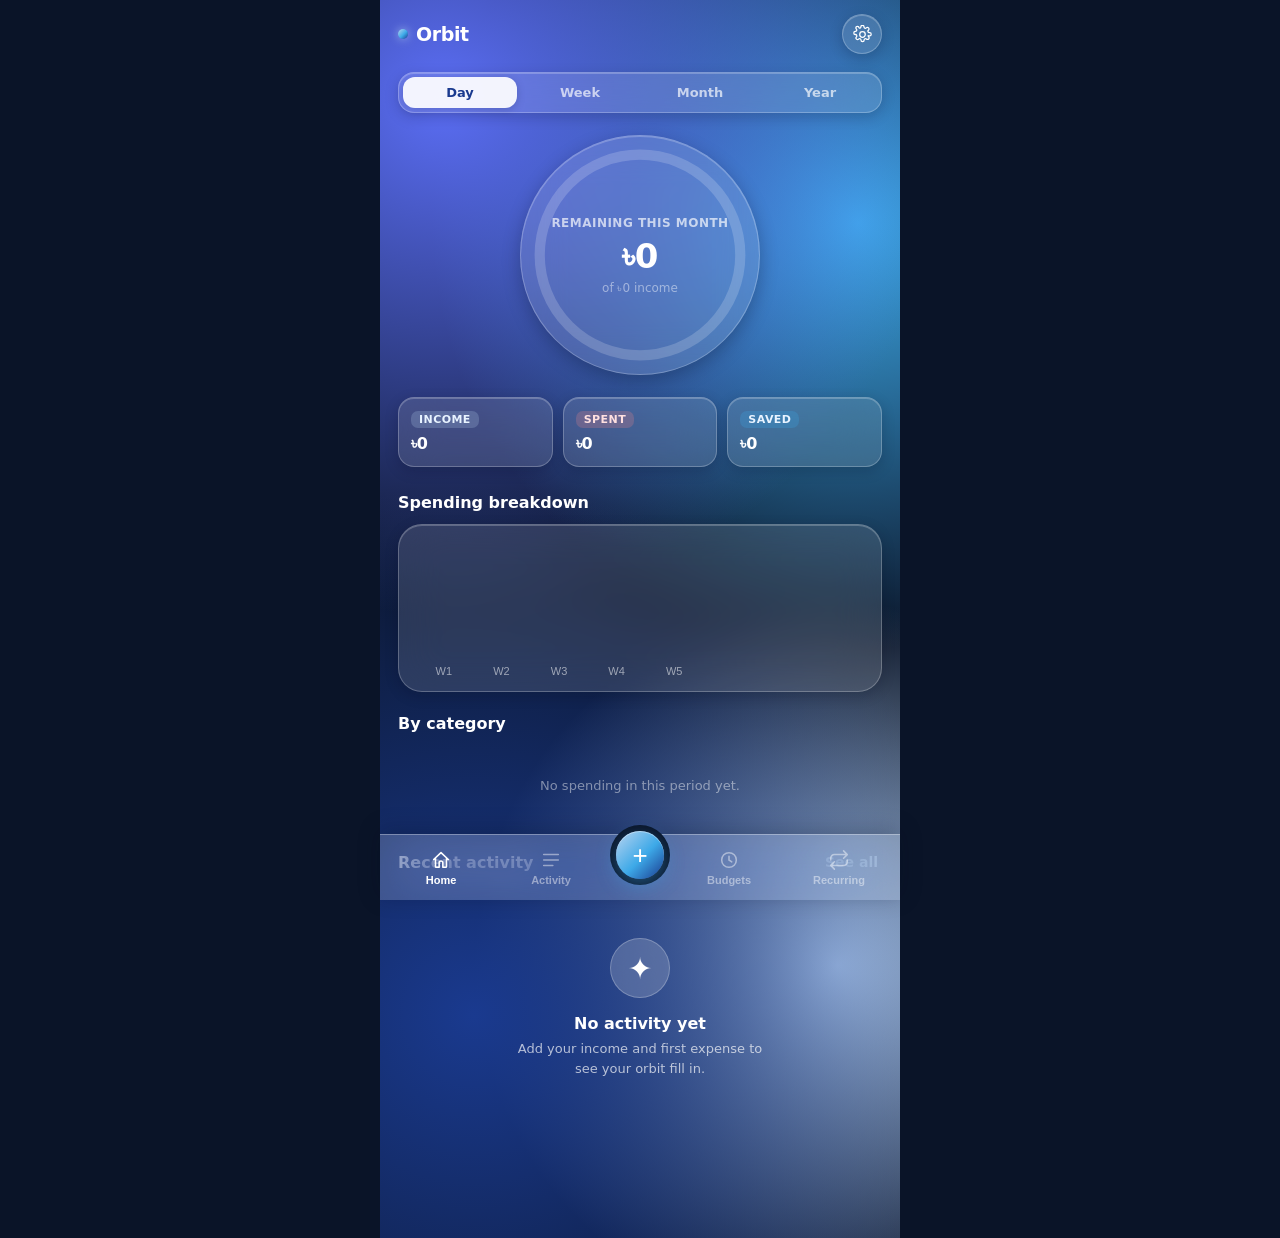
==== commit bc0e1eb7: "Add files via upload Update to v1.1" ====
--- a/index.html
+++ b/index.html
@@ -14,6 +14,26 @@
 </head>
 <body>
 
+<!-- ===================== INTRO / SPLASH ===================== -->
+<div id="splash">
+  <div class="splash-inner">
+    <svg class="splash-ring" viewBox="0 0 120 120">
+      <defs>
+        <linearGradient id="splashGrad" x1="0%" y1="0%" x2="100%" y2="100%">
+          <stop offset="0%" stop-color="#B9D4F0"/>
+          <stop offset="55%" stop-color="#3DA9E8"/>
+          <stop offset="100%" stop-color="#1A3A8F"/>
+        </linearGradient>
+      </defs>
+      <circle class="splash-track" cx="60" cy="60" r="50"/>
+      <circle class="splash-arc" cx="60" cy="60" r="50"/>
+      <circle class="splash-dot" cx="60" cy="60" r="5"/>
+    </svg>
+    <div class="splash-word">Orbit</div>
+    <div class="splash-tag">Your money, in focus</div>
+  </div>
+</div>
+
 <div id="app">
 
   <!-- ===================== HOME VIEW ===================== -->
@@ -43,6 +63,10 @@
             <stop offset="0%" stop-color="#B9D4F0"/>
             <stop offset="55%" stop-color="#3DA9E8"/>
             <stop offset="100%" stop-color="#1A3A8F"/>
+          </linearGradient>
+          <linearGradient id="orbitGradientOver" x1="0%" y1="0%" x2="100%" y2="100%">
+            <stop offset="0%" stop-color="#FFB3B3"/>
+            <stop offset="100%" stop-color="#E24B4A"/>
           </linearGradient>
           <filter id="orbitGlow" x="-50%" y="-50%" width="200%" height="200%">
             <feGaussianBlur stdDeviation="4" result="blur"/>
@@ -220,7 +244,7 @@
       </button>
     </div>
 
-    <p class="version-tag">Orbit · v1.0 · data stays on this device</p>
+    <p class="version-tag">Orbit · v1.1 · data stays on this device</p>
   </section>
 
   <!-- ===================== MANAGE CATEGORIES VIEW ===================== -->
@@ -258,12 +282,12 @@
     </button>
   </nav>
 
-  <!-- ===================== ADD TRANSACTION SHEET ===================== -->
+  <!-- ===================== ADD / EDIT TRANSACTION SHEET ===================== -->
   <div class="sheet-backdrop" id="sheet-backdrop" hidden></div>
   <div class="sheet" id="sheet-add" hidden>
     <div class="sheet-handle"></div>
     <div class="sheet-header">
-      <h3>New transaction</h3>
+      <h3 id="add-sheet-title">New transaction</h3>
       <button class="icon-btn" id="btn-close-add" aria-label="Close">
         <svg viewBox="0 0 24 24" fill="none"><path d="M6 6l12 12M18 6L6 18" stroke="currentColor" stroke-width="1.8" stroke-linecap="round"/></svg>
       </button>
@@ -274,9 +298,13 @@
       <button class="type-pill" data-type="income">Income</button>
     </div>
 
-    <div class="amount-input-wrap">
-      <span class="amount-currency" id="amount-currency-symbol">৳</span>
-      <input type="number" inputmode="decimal" id="amount-input" placeholder="0" class="amount-input">
+    <!-- Enticing amount display -->
+    <div class="amount-stage" id="amount-stage">
+      <span class="amount-stage-label" id="amount-stage-label">Amount</span>
+      <div class="amount-stage-row">
+        <span class="amount-currency" id="amount-currency-symbol">৳</span>
+        <input type="number" inputmode="decimal" id="amount-input" placeholder="0" class="amount-input" autocomplete="off">
+      </div>
     </div>
 
     <div class="field-group" id="category-field-group">
@@ -291,10 +319,56 @@
 
     <div class="field-group">
       <label class="field-label" for="date-input">Date</label>
-      <input type="date" id="date-input" class="text-input">
+      <div class="date-field" id="date-field">
+        <svg class="date-field-icon" viewBox="0 0 24 24" fill="none"><rect x="3" y="5" width="18" height="16" rx="3" stroke="currentColor" stroke-width="1.6"/><path d="M3 9h18M8 3v4M16 3v4" stroke="currentColor" stroke-width="1.6" stroke-linecap="round"/></svg>
+        <input type="date" id="date-input" class="date-input-field">
+      </div>
     </div>
 
     <button class="primary-btn" id="btn-save-tx">Save transaction</button>
+  </div>
+
+  <!-- ===================== TRANSACTION DETAIL SHEET ===================== -->
+  <div class="sheet" id="sheet-tx-detail" hidden>
+    <div class="sheet-handle"></div>
+    <div class="sheet-header">
+      <h3>Transaction</h3>
+      <button class="icon-btn" id="btn-close-tx-detail" aria-label="Close">
+        <svg viewBox="0 0 24 24" fill="none"><path d="M6 6l12 12M18 6L6 18" stroke="currentColor" stroke-width="1.8" stroke-linecap="round"/></svg>
+      </button>
+    </div>
+
+    <div class="detail-hero">
+      <div class="detail-icon" id="detail-icon"><!-- injected --></div>
+      <div class="detail-amount" id="detail-amount">৳0</div>
+      <div class="detail-type-badge" id="detail-type-badge">Expense</div>
+    </div>
+
+    <div class="detail-rows">
+      <div class="detail-row">
+        <span class="detail-row-label">Category</span>
+        <span class="detail-row-value" id="detail-category">—</span>
+      </div>
+      <div class="detail-row">
+        <span class="detail-row-label">Note</span>
+        <span class="detail-row-value" id="detail-note">—</span>
+      </div>
+      <div class="detail-row">
+        <span class="detail-row-label">Date</span>
+        <span class="detail-row-value" id="detail-date">—</span>
+      </div>
+    </div>
+
+    <div class="detail-actions">
+      <button class="ghost-btn full" id="btn-edit-tx">
+        <svg viewBox="0 0 24 24" fill="none" width="17" height="17" style="vertical-align:-3px; margin-right:6px;"><path d="M4 20h4l10.5-10.5a2.1 2.1 0 00-3-3L5 17v3z" stroke="currentColor" stroke-width="1.6" stroke-linejoin="round"/></svg>
+        Edit
+      </button>
+      <button class="ghost-btn full danger" id="btn-delete-tx">
+        <svg viewBox="0 0 24 24" fill="none" width="17" height="17" style="vertical-align:-3px; margin-right:6px;"><path d="M5 7h14M10 11v6M14 11v6M6 7l1 13h10l1-13M9 7V4h6v3" stroke="currentColor" stroke-width="1.6" stroke-linecap="round" stroke-linejoin="round"/></svg>
+        Delete
+      </button>
+    </div>
   </div>
 
   <!-- ===================== EDIT INCOME SHEET ===================== -->
@@ -306,9 +380,12 @@
         <svg viewBox="0 0 24 24" fill="none"><path d="M6 6l12 12M18 6L6 18" stroke="currentColor" stroke-width="1.8" stroke-linecap="round"/></svg>
       </button>
     </div>
-    <div class="amount-input-wrap">
-      <span class="amount-currency" id="income-currency-symbol">৳</span>
-      <input type="number" inputmode="decimal" id="income-input" placeholder="0" class="amount-input">
+    <div class="amount-stage" id="income-amount-stage">
+      <span class="amount-stage-label">Monthly income</span>
+      <div class="amount-stage-row">
+        <span class="amount-currency" id="income-currency-symbol">৳</span>
+        <input type="number" inputmode="decimal" id="income-input" placeholder="0" class="amount-input" autocomplete="off">
+      </div>
     </div>
     <p class="screen-sub">This is your baseline. Each expense reduces what's left in real time; each income entry adds to it.</p>
     <button class="primary-btn" id="btn-save-income">Save</button>
--- a/style.css
+++ b/style.css
@@ -176,14 +176,14 @@
 }
 .orbit-center{
   position:absolute; inset:0; display:flex; flex-direction:column; align-items:center; justify-content:center;
-  text-align:center; padding: 0 30px;
-}
-.orbit-label{ font-size:12px; color: var(--text-dim); font-weight:600; text-transform:uppercase; letter-spacing:0.04em; }
+  text-align:center; padding: 0 24px; overflow:hidden;
+}
+.orbit-label{ font-size:12px; color: var(--text-dim); font-weight:600; text-transform:uppercase; letter-spacing:0.04em; white-space:nowrap; max-width:100%; }
 .orbit-amount{
-  font-family: var(--font-display); font-weight:700; font-size:34px; letter-spacing:-0.02em;
-  margin-top:6px; color: var(--text);
-}
-.orbit-sub{ font-size:12px; color: var(--text-faint); margin-top:4px; }
+  font-family: var(--font-display); font-weight:700; font-size: clamp(21px, 7.6vw, 34px); letter-spacing:-0.02em;
+  margin-top:6px; color: var(--text); white-space:nowrap; max-width:100%;
+}
+.orbit-sub{ font-size:12px; color: var(--text-faint); margin-top:4px; white-space:nowrap; max-width:100%; overflow:hidden; text-overflow:ellipsis; }
 
 /* ---------- Stat row ---------- */
 .stat-row{ display:flex; gap:10px; margin-bottom:26px; }
@@ -237,8 +237,8 @@
 }
 .cat-icon{
   width:38px; height:38px; border-radius:12px; flex-shrink:0;
-  display:flex; align-items:center; justify-content:center; font-size:18px;
-  background: rgba(255,255,255,0.18) !important;
+  display:flex; align-items:center; justify-content:center;
+  background: rgba(255,255,255,0.16);
 }
 .cat-info{ flex:1; min-width:0; }
 .cat-name-row{ display:flex; justify-content:space-between; align-items:baseline; margin-bottom:6px; }
@@ -496,7 +496,7 @@
   padding:12px 4px; border-radius: var(--radius-sm); background: rgba(255,255,255,0.10);
   border:1.5px solid transparent; font-size:11px; font-weight:600; color: var(--text-dim);
 }
-.category-chip .cc-icon{ width:30px; height:30px; border-radius:10px; display:flex; align-items:center; justify-content:center; font-size:15px; background: rgba(255,255,255,0.18) !important; }
+.category-chip .cc-icon{ width:30px; height:30px; border-radius:10px; display:flex; align-items:center; justify-content:center; background: rgba(255,255,255,0.16); }
 .category-chip.selected{ border-color: rgba(255,255,255,0.7); color: var(--text); background: rgba(255,255,255,0.18); }
 
 .icon-grid{ display:grid; grid-template-columns: repeat(6, 1fr); gap:8px; }
@@ -536,6 +536,166 @@
 }
 .toast.show{ opacity:1; transform: translateX(-50%) translateY(0); }
 
+/* ===================== v1.1 — intro, enticing inputs, tx detail, overspend ===================== */
+
+/* ---------- Intro / splash ---------- */
+#splash{
+  position: fixed; inset: 0; z-index: 999;
+  display: flex; align-items: center; justify-content: center;
+  background:
+    var(--bg-glow-1), var(--bg-glow-2), var(--bg-glow-3), var(--bg-glow-4), var(--bg-deep);
+  transition: opacity .55s ease, transform .55s ease;
+}
+#splash.hide{ opacity: 0; transform: scale(1.05); pointer-events: none; }
+.splash-inner{ display: flex; flex-direction: column; align-items: center; }
+.splash-ring{
+  width: 116px; height: 116px; transform: rotate(-90deg);
+  animation: splashSpin 1.4s cubic-bezier(.22,1,.36,1);
+}
+.splash-track{ fill: none; stroke: rgba(255,255,255,0.14); stroke-width: 7; }
+.splash-arc{
+  fill: none; stroke: url(#splashGrad); stroke-width: 7; stroke-linecap: round;
+  stroke-dasharray: 314; stroke-dashoffset: 314;
+  animation: splashDraw 1.2s cubic-bezier(.22,1,.36,1) .05s forwards;
+}
+.splash-dot{
+  fill: #EAF3FF; transform-box: fill-box; transform-origin: center;
+  filter: drop-shadow(0 0 7px rgba(185,212,240,0.95));
+  animation: splashPulse 1.5s ease;
+}
+@keyframes splashSpin{ from{ transform: rotate(-170deg); opacity: .35; } to{ transform: rotate(-90deg); opacity: 1; } }
+@keyframes splashDraw{ to{ stroke-dashoffset: 66; } }
+@keyframes splashPulse{ 0%{ transform: scale(0); } 55%{ transform: scale(1.3); } 100%{ transform: scale(1); } }
+.splash-word{
+  font-family: var(--font-display); font-weight: 700; font-size: 30px; letter-spacing: -0.02em;
+  color: var(--text); margin-top: 24px; opacity: 0;
+  animation: splashFadeUp .6s ease .4s forwards;
+}
+.splash-tag{
+  font-size: 13px; color: var(--text-dim); margin-top: 7px; opacity: 0;
+  animation: splashFadeUp .6s ease .58s forwards;
+}
+@keyframes splashFadeUp{ from{ opacity: 0; transform: translateY(9px); } to{ opacity: 1; transform: translateY(0); } }
+
+/* ---------- Glyph (modern line icons) ---------- */
+.glyph{ width: 22px; height: 22px; display: block; }
+.cat-icon .glyph{ width: 21px; height: 21px; }
+.category-chip .cc-icon .glyph{ width: 18px; height: 18px; }
+.icon-chip .glyph{ width: 21px; height: 21px; }
+.detail-icon .glyph{ width: 30px; height: 30px; }
+.legacy-emoji{ font-size: 18px; line-height: 1; }
+
+/* ---------- Enticing amount stage (add + income sheets) ---------- */
+.amount-stage{
+  display: flex; flex-direction: column; align-items: center; gap: 10px;
+  padding: 22px 18px 24px; margin-bottom: 22px;
+  border-radius: var(--radius-lg);
+  background: linear-gradient(160deg, rgba(255,255,255,0.15), rgba(255,255,255,0.05));
+  border: 0.5px solid var(--glass-border);
+  box-shadow: var(--glass-highlight), var(--glass-shadow-soft);
+  transition: border-color .2s, box-shadow .2s;
+}
+.amount-stage:focus-within{
+  border-color: rgba(185,212,240,0.75);
+  box-shadow: 0 0 0 3px rgba(61,169,232,0.20), var(--glass-highlight);
+}
+.amount-stage-label{
+  font-size: 11px; font-weight: 700; letter-spacing: 0.10em; text-transform: uppercase;
+  color: var(--blue-100);
+}
+.amount-stage-row{ display: flex; align-items: baseline; justify-content: center; gap: 6px; max-width: 100%; }
+.amount-stage .amount-currency{ font-size: 30px; font-weight: 600; color: var(--blue-100); }
+.amount-stage .amount-input{
+  font-size: 50px; line-height: 1.05; width: auto; max-width: 230px; text-align: left;
+  caret-color: var(--blue-100);
+}
+.amount-input::-webkit-outer-spin-button,
+.amount-input::-webkit-inner-spin-button{ -webkit-appearance: none; margin: 0; }
+
+/* ---------- Date field (aligned) ---------- */
+.date-field{
+  display: flex; align-items: center; gap: 10px;
+  height: 50px; padding: 0 12px 0 14px;
+  background: rgba(255,255,255,0.12);
+  border: 0.5px solid var(--glass-border);
+  border-radius: var(--radius-sm);
+  transition: border-color .15s;
+}
+.date-field:focus-within{ border-color: rgba(255,255,255,0.5); }
+.date-field-icon{ width: 18px; height: 18px; color: var(--text-faint); flex-shrink: 0; }
+.date-input-field{
+  flex: 1; min-width: 0; height: 100%; padding: 0;
+  background: none; border: none; color: var(--text);
+  font-family: var(--font-text); font-size: 15px;
+}
+.date-input-field:focus{ outline: none; }
+/* iOS Safari renders a date's value through this pseudo-element and centres it by
+   default, which is the misalignment being fixed — force it to the left. */
+.date-input-field::-webkit-date-and-time-value{ text-align: left; margin: 0; }
+.date-input-field::-webkit-datetime-edit{ text-align: left; padding: 0; }
+.date-input-field::-webkit-calendar-picker-indicator{ margin-left: auto; filter: invert(1) brightness(1.6); }
+
+/* ---------- Transaction detail sheet ---------- */
+.detail-hero{ display: flex; flex-direction: column; align-items: center; gap: 12px; padding: 4px 0 22px; }
+.detail-icon{
+  width: 64px; height: 64px; border-radius: 20px;
+  display: flex; align-items: center; justify-content: center;
+  background: rgba(255,255,255,0.16);
+  border: 0.5px solid var(--glass-border);
+}
+.detail-amount{ font-family: var(--font-display); font-weight: 700; font-size: 40px; letter-spacing: -0.02em; }
+.detail-type-badge{
+  font-size: 11px; font-weight: 700; text-transform: uppercase; letter-spacing: 0.05em;
+  padding: 4px 12px; border-radius: 8px;
+  background: rgba(255,255,255,0.14); color: var(--text-dim);
+}
+.detail-rows{
+  background: rgba(255,255,255,0.07);
+  border: 0.5px solid var(--glass-border);
+  border-radius: var(--radius-md); overflow: hidden; margin-bottom: 18px;
+}
+.detail-row{
+  display: flex; align-items: center; justify-content: space-between; gap: 16px;
+  padding: 14px 16px; border-bottom: 0.5px solid rgba(255,255,255,0.12);
+}
+.detail-row:last-child{ border-bottom: none; }
+.detail-row-label{ font-size: 13px; color: var(--text-faint); flex-shrink: 0; }
+.detail-row-value{ font-size: 14px; font-weight: 600; color: var(--text); text-align: right; word-break: break-word; }
+.detail-actions{ display: flex; gap: 10px; }
+.detail-actions .ghost-btn{ flex: 1; min-width: 0; display: flex; align-items: center; justify-content: center; }
+.detail-actions .ghost-btn.full{ width: auto; margin-top: 0; }
+
+/* ---------- Overspend state (ring turns red) ---------- */
+.orbit-fill.over{ stroke: url(#orbitGradientOver); }
+.orbit-amount.over{ color: var(--danger); }
+.orbit-wrap.over{
+  border-color: rgba(255,138,138,0.45);
+  box-shadow: 0 0 0 1px rgba(255,138,138,0.22), 0 6px 22px rgba(60,14,22,0.40), var(--glass-highlight);
+}
+
+/* ---------- Numeric font consistency (match the orbit "Remaining this month") ---------- */
+.stat-value, .tx-amount, .cat-amount, .budget-amounts, .budget-amounts strong,
+.recurring-amount, .settings-value, .detail-amount, .amount-input,
+.orbit-amount, .orbit-sub{
+  font-family: var(--font-display);
+  font-variant-numeric: tabular-nums;
+  font-feature-settings: 'tnum' 1;
+}
+
+/* ---------- Responsive (small phones) — add-transaction & sheets ---------- */
+.category-chip > span:last-child{ max-width: 100%; overflow: hidden; text-overflow: ellipsis; white-space: nowrap; }
+@media (max-width: 360px){
+  .sheet{ padding-left: 16px; padding-right: 16px; }
+  .category-grid{ grid-template-columns: repeat(3, 1fr); gap: 8px; }
+  .icon-grid{ grid-template-columns: repeat(5, 1fr); }
+  .amount-stage{ padding: 18px 14px 20px; }
+  .amount-stage .amount-input{ font-size: 42px; max-width: 190px; }
+  .amount-stage .amount-currency{ font-size: 26px; }
+  .detail-amount{ font-size: 34px; }
+  .stat-card{ padding: 12px 10px; }
+  .stat-value{ font-size: 15px; }
+}
+
 /* ---------- Misc ---------- */
 [hidden]{ display:none !important; }
 button{ cursor:pointer; -webkit-appearance:none; appearance:none; }
@@ -550,7 +710,8 @@
   .icon-btn, .period-switch, .orbit-wrap, .stat-card, .chart-card, .category-row,
   .tx-row, .empty-icon, .search-bar, .filter-chip, .settings-group, .ghost-btn,
   .budget-card, .recurring-card, .category-manage-row, .bottom-nav, .sheet, .toast,
-  .category-chip, .icon-chip, .text-input, .type-switch{
+  .category-chip, .icon-chip, .text-input, .type-switch,
+  .amount-stage, .date-field, .detail-rows, .detail-icon{
     -webkit-backdrop-filter: none !important;
     backdrop-filter: none !important;
     background: var(--blue-700) !important;
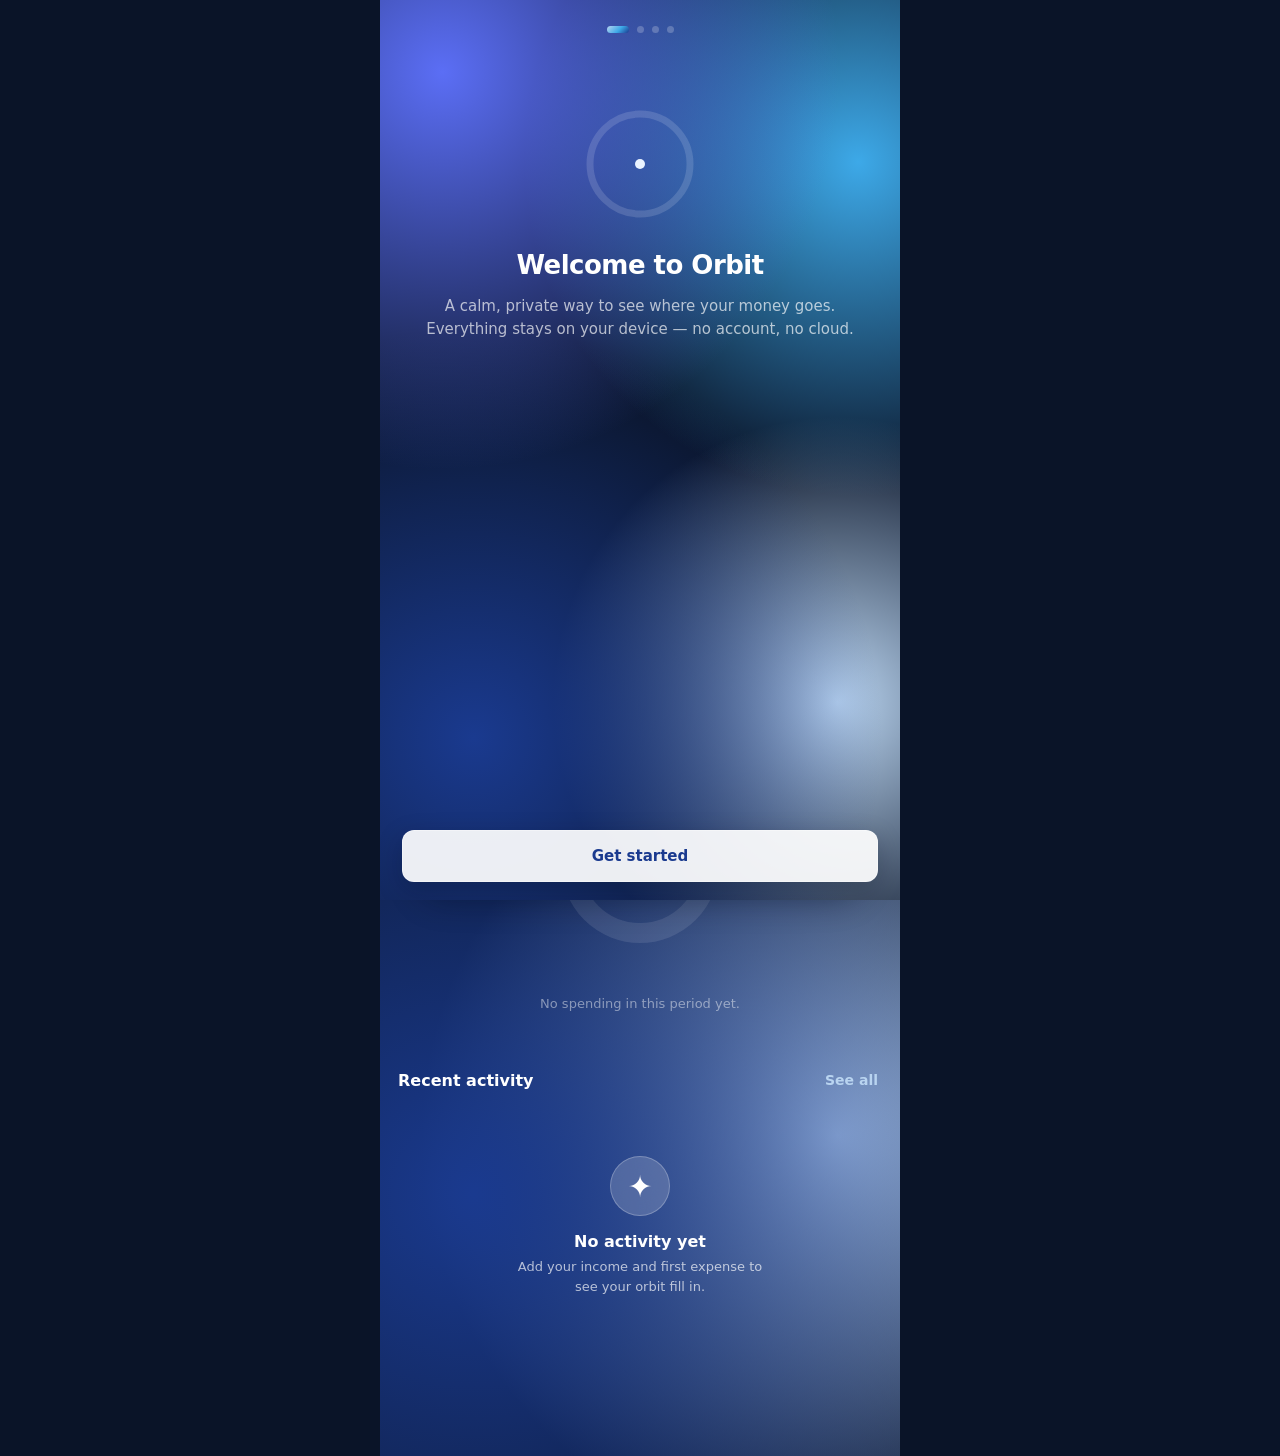
==== commit 80be3cb5: "Add files via upload Update v2" ====
--- a/index.html
+++ b/index.html
@@ -34,24 +34,108 @@
   </div>
 </div>
 
+<!-- ===================== ONBOARDING (first run) ===================== -->
+<div id="onboarding" hidden>
+  <div class="ob-progress" id="ob-progress">
+    <span class="ob-dot active"></span><span class="ob-dot"></span><span class="ob-dot"></span><span class="ob-dot"></span>
+  </div>
+
+  <div class="ob-steps" id="ob-steps">
+    <!-- Step 0 — welcome -->
+    <section class="ob-step active" data-step="0">
+      <div class="ob-hero">
+        <svg class="ob-ring" viewBox="0 0 120 120">
+          <circle cx="60" cy="60" r="50" fill="none" stroke="rgba(255,255,255,0.14)" stroke-width="7"/>
+          <circle cx="60" cy="60" r="50" fill="none" stroke="url(#splashGrad)" stroke-width="7" stroke-linecap="round" stroke-dasharray="250 314" transform="rotate(-90 60 60)"/>
+          <circle cx="60" cy="60" r="5" fill="#EAF3FF"/>
+        </svg>
+        <h1 class="ob-title">Welcome to Orbit</h1>
+        <p class="ob-lead">A calm, private way to see where your money goes. Everything stays on your device — no account, no cloud.</p>
+      </div>
+    </section>
+
+    <!-- Step 1 — profile -->
+    <section class="ob-step" data-step="1">
+      <h2 class="ob-title">Let's set you up</h2>
+      <p class="ob-sub">A little about you. You can change this anytime.</p>
+      <div class="ob-avatar-pick">
+        <span class="profile-avatar xl" id="ob-avatar"></span>
+        <div class="ob-avatar-actions">
+          <button class="ghost-btn" id="ob-upload-btn">Upload photo</button>
+          <button class="ghost-btn" id="ob-icon-btn">Pick an icon</button>
+        </div>
+        <input type="file" id="ob-avatar-file" accept="image/*" hidden>
+      </div>
+      <div class="ob-icon-grid icon-grid" id="ob-icon-grid" hidden><!-- injected --></div>
+      <div class="field-group">
+        <label class="field-label" for="ob-name">Your name</label>
+        <input type="text" id="ob-name" class="text-input" placeholder="e.g. Ayash" autocomplete="off">
+      </div>
+      <div class="field-group">
+        <label class="field-label" for="ob-age">Age <span class="ob-optional">(optional)</span></label>
+        <input type="number" id="ob-age" class="text-input" placeholder="e.g. 28" inputmode="numeric">
+      </div>
+    </section>
+
+    <!-- Step 2 — money basics -->
+    <section class="ob-step" data-step="2">
+      <h2 class="ob-title">Your money basics</h2>
+      <p class="ob-sub">Set your currency and what comes in each month.</p>
+      <div class="field-group">
+        <label class="field-label">Currency</label>
+        <div class="ob-currency-grid" id="ob-currency-grid"><!-- injected --></div>
+      </div>
+      <div class="field-group">
+        <label class="field-label">Monthly income</label>
+        <div class="amount-stage">
+          <div class="amount-stage-row">
+            <span class="amount-currency" id="ob-income-symbol">৳</span>
+            <input type="text" inputmode="decimal" id="ob-income" class="amount-input" placeholder="0" autocomplete="off">
+          </div>
+        </div>
+      </div>
+    </section>
+
+    <!-- Step 3 — savings goal -->
+    <section class="ob-step" data-step="3">
+      <h2 class="ob-title">Set a savings goal</h2>
+      <p class="ob-sub">Optional — an amount you'd like to keep each month. Orbit will track your progress.</p>
+      <div class="amount-stage">
+        <span class="amount-stage-label">Monthly savings goal</span>
+        <div class="amount-stage-row">
+          <span class="amount-currency" id="ob-goal-symbol">৳</span>
+          <input type="text" inputmode="decimal" id="ob-goal" class="amount-input" placeholder="0" autocomplete="off">
+        </div>
+      </div>
+      <p class="ob-fineprint">You're all set — your data lives only on this device. Remember to export a backup from Settings now and then.</p>
+    </section>
+  </div>
+
+  <div class="ob-footer">
+    <button class="ghost-btn" id="ob-back" hidden>Back</button>
+    <button class="primary-btn" id="ob-next">Get started</button>
+  </div>
+</div>
+
 <div id="app">
 
   <!-- ===================== HOME VIEW ===================== -->
   <section class="view" id="view-home">
-    <header class="topbar">
-      <div class="brand">
-        <span class="brand-dot"></span>
-        <span class="brand-name">Orbit</span>
-      </div>
-      <button class="icon-btn" id="btn-settings" aria-label="Settings">
-        <svg viewBox="0 0 24 24" fill="none"><path d="M12 15.5a3.5 3.5 0 100-7 3.5 3.5 0 000 7z" stroke="currentColor" stroke-width="1.6"/><path d="M19.4 13a1.65 1.65 0 00.33 1.82l.06.06a2 2 0 11-2.83 2.83l-.06-.06a1.65 1.65 0 00-1.82-.33 1.65 1.65 0 00-1 1.51V19a2 2 0 11-4 0v-.09a1.65 1.65 0 00-1-1.51 1.65 1.65 0 00-1.82.33l-.06.06a2 2 0 11-2.83-2.83l.06-.06A1.65 1.65 0 004.6 13a1.65 1.65 0 00-1.51-1H3a2 2 0 110-4h.09A1.65 1.65 0 004.6 7a1.65 1.65 0 00-.33-1.82l-.06-.06a2 2 0 112.83-2.83l.06.06A1.65 1.65 0 008.91 4a1.65 1.65 0 001-1.51V2.4a2 2 0 114 0v.09a1.65 1.65 0 001 1.51 1.65 1.65 0 001.82-.33l.06-.06a2 2 0 112.83 2.83l-.06.06A1.65 1.65 0 0019 8.6a1.65 1.65 0 001.51 1H21a2 2 0 110 4h-.09a1.65 1.65 0 00-1.51 1z" stroke="currentColor" stroke-width="1.6"/></svg>
+    <header class="topbar home-topbar">
+      <div class="greeting">
+        <p class="greeting-date" id="greeting-date">Today</p>
+        <h1 class="greeting-hello" id="greeting-hello">Welcome</h1>
+      </div>
+      <button class="profile-btn" id="btn-profile" aria-label="Profile and settings">
+        <span class="profile-name" id="profile-name-top"></span>
+        <span class="profile-avatar" id="profile-avatar-top"></span>
       </button>
     </header>
 
     <div class="period-switch" id="period-switch">
-      <button class="period-pill active" data-period="day">Day</button>
+      <button class="period-pill" data-period="day">Day</button>
       <button class="period-pill" data-period="week">Week</button>
-      <button class="period-pill" data-period="month">Month</button>
+      <button class="period-pill active" data-period="month">Month</button>
       <button class="period-pill" data-period="year">Year</button>
     </div>
 
@@ -98,15 +182,33 @@
       </div>
     </div>
 
+    <div class="goal-strip" id="goal-strip" hidden>
+      <div class="goal-strip-top">
+        <span class="goal-strip-label">Monthly savings goal</span>
+        <span class="goal-strip-val" id="goal-strip-val">৳0 / ৳0</span>
+      </div>
+      <div class="goal-bar-track"><div class="goal-bar-fill" id="goal-bar-fill"></div></div>
+      <div class="goal-strip-note" id="goal-strip-note"></div>
+    </div>
+
     <div class="section-head">
       <h2>Spending breakdown</h2>
     </div>
     <div class="chart-card">
-      <canvas id="chart-trend" height="140"></canvas>
+      <canvas id="chart-trend" height="150"></canvas>
     </div>
 
     <div class="section-head">
       <h2>By category</h2>
+    </div>
+    <div class="donut-card" id="donut-card">
+      <div class="donut-wrap">
+        <canvas id="chart-donut" width="170" height="170"></canvas>
+        <div class="donut-center">
+          <span class="donut-center-label">Spent</span>
+          <span class="donut-center-value" id="donut-total">৳0</span>
+        </div>
+      </div>
     </div>
     <div class="category-list" id="category-breakdown"><!-- injected --></div>
 
@@ -194,6 +296,17 @@
       <div class="spacer"></div>
     </header>
 
+    <div class="settings-group profile-card">
+      <button class="settings-row profile-settings-row" id="btn-edit-profile">
+        <span class="profile-avatar lg" id="settings-avatar"></span>
+        <div class="profile-settings-info">
+          <p class="settings-value" id="settings-name">Your name</p>
+          <p class="settings-label" id="settings-meta">Tap to edit your profile</p>
+        </div>
+        <svg viewBox="0 0 24 24" fill="none" class="chev"><path d="M9 18l6-6-6-6" stroke="currentColor" stroke-width="1.8" stroke-linecap="round" stroke-linejoin="round"/></svg>
+      </button>
+    </div>
+
     <div class="settings-group">
       <div class="settings-row" id="row-income">
         <div>
@@ -209,6 +322,13 @@
         </div>
         <button class="ghost-btn" id="btn-edit-currency">Change</button>
       </div>
+      <div class="settings-row" id="row-goal">
+        <div>
+          <p class="settings-label">Monthly savings goal</p>
+          <p class="settings-value" id="goal-display">Off</p>
+        </div>
+        <button class="ghost-btn" id="btn-edit-goal">Edit</button>
+      </div>
     </div>
 
     <div class="settings-group">
@@ -244,7 +364,7 @@
       </button>
     </div>
 
-    <p class="version-tag">Orbit · v1.1 · data stays on this device</p>
+    <p class="version-tag">Orbit · v2.0 · data stays on this device</p>
   </section>
 
   <!-- ===================== MANAGE CATEGORIES VIEW ===================== -->
@@ -288,9 +408,6 @@
     <div class="sheet-handle"></div>
     <div class="sheet-header">
       <h3 id="add-sheet-title">New transaction</h3>
-      <button class="icon-btn" id="btn-close-add" aria-label="Close">
-        <svg viewBox="0 0 24 24" fill="none"><path d="M6 6l12 12M18 6L6 18" stroke="currentColor" stroke-width="1.8" stroke-linecap="round"/></svg>
-      </button>
     </div>
 
     <div class="type-switch">
@@ -303,7 +420,7 @@
       <span class="amount-stage-label" id="amount-stage-label">Amount</span>
       <div class="amount-stage-row">
         <span class="amount-currency" id="amount-currency-symbol">৳</span>
-        <input type="number" inputmode="decimal" id="amount-input" placeholder="0" class="amount-input" autocomplete="off">
+        <input type="text" inputmode="decimal" id="amount-input" placeholder="0" class="amount-input" autocomplete="off">
       </div>
     </div>
 
@@ -317,11 +434,20 @@
       <input type="text" id="note-input" class="text-input" placeholder="What was this for?">
     </div>
 
-    <div class="field-group">
-      <label class="field-label" for="date-input">Date</label>
-      <div class="date-field" id="date-field">
-        <svg class="date-field-icon" viewBox="0 0 24 24" fill="none"><rect x="3" y="5" width="18" height="16" rx="3" stroke="currentColor" stroke-width="1.6"/><path d="M3 9h18M8 3v4M16 3v4" stroke="currentColor" stroke-width="1.6" stroke-linecap="round"/></svg>
-        <input type="date" id="date-input" class="date-input-field">
+    <div class="field-row">
+      <div class="field-group">
+        <label class="field-label" for="date-input">Date</label>
+        <div class="date-field" id="date-field">
+          <svg class="date-field-icon" viewBox="0 0 24 24" fill="none"><rect x="3" y="5" width="18" height="16" rx="3" stroke="currentColor" stroke-width="1.6"/><path d="M3 9h18M8 3v4M16 3v4" stroke="currentColor" stroke-width="1.6" stroke-linecap="round"/></svg>
+          <input type="date" id="date-input" class="date-input-field">
+        </div>
+      </div>
+      <div class="field-group">
+        <label class="field-label" for="time-input">Time</label>
+        <div class="date-field" id="time-field">
+          <svg class="date-field-icon" viewBox="0 0 24 24" fill="none"><circle cx="12" cy="12" r="8.5" stroke="currentColor" stroke-width="1.6"/><path d="M12 8v4.2l2.8 1.8" stroke="currentColor" stroke-width="1.6" stroke-linecap="round" stroke-linejoin="round"/></svg>
+          <input type="time" id="time-input" class="date-input-field">
+        </div>
       </div>
     </div>
 
@@ -333,9 +459,6 @@
     <div class="sheet-handle"></div>
     <div class="sheet-header">
       <h3>Transaction</h3>
-      <button class="icon-btn" id="btn-close-tx-detail" aria-label="Close">
-        <svg viewBox="0 0 24 24" fill="none"><path d="M6 6l12 12M18 6L6 18" stroke="currentColor" stroke-width="1.8" stroke-linecap="round"/></svg>
-      </button>
     </div>
 
     <div class="detail-hero">
@@ -376,15 +499,12 @@
     <div class="sheet-handle"></div>
     <div class="sheet-header">
       <h3>Monthly income</h3>
-      <button class="icon-btn" id="btn-close-income" aria-label="Close">
-        <svg viewBox="0 0 24 24" fill="none"><path d="M6 6l12 12M18 6L6 18" stroke="currentColor" stroke-width="1.8" stroke-linecap="round"/></svg>
-      </button>
     </div>
     <div class="amount-stage" id="income-amount-stage">
       <span class="amount-stage-label">Monthly income</span>
       <div class="amount-stage-row">
         <span class="amount-currency" id="income-currency-symbol">৳</span>
-        <input type="number" inputmode="decimal" id="income-input" placeholder="0" class="amount-input" autocomplete="off">
+        <input type="text" inputmode="decimal" id="income-input" placeholder="0" class="amount-input" autocomplete="off">
       </div>
     </div>
     <p class="screen-sub">This is your baseline. Each expense reduces what's left in real time; each income entry adds to it.</p>
@@ -396,9 +516,6 @@
     <div class="sheet-handle"></div>
     <div class="sheet-header">
       <h3 id="budget-sheet-title">New budget</h3>
-      <button class="icon-btn" id="btn-close-budget" aria-label="Close">
-        <svg viewBox="0 0 24 24" fill="none"><path d="M6 6l12 12M18 6L6 18" stroke="currentColor" stroke-width="1.8" stroke-linecap="round"/></svg>
-      </button>
     </div>
     <div class="field-group">
       <label class="field-label">Category</label>
@@ -408,7 +525,7 @@
       <label class="field-label" for="budget-amount-input">Monthly cap</label>
       <div class="amount-input-wrap small">
         <span class="amount-currency" id="budget-currency-symbol">৳</span>
-        <input type="number" inputmode="decimal" id="budget-amount-input" placeholder="0" class="amount-input">
+        <input type="text" inputmode="decimal" id="budget-amount-input" placeholder="0" class="amount-input">
       </div>
     </div>
     <button class="primary-btn" id="btn-save-budget">Save budget</button>
@@ -420,9 +537,6 @@
     <div class="sheet-handle"></div>
     <div class="sheet-header">
       <h3 id="recurring-sheet-title">New recurring item</h3>
-      <button class="icon-btn" id="btn-close-recurring" aria-label="Close">
-        <svg viewBox="0 0 24 24" fill="none"><path d="M6 6l12 12M18 6L6 18" stroke="currentColor" stroke-width="1.8" stroke-linecap="round"/></svg>
-      </button>
     </div>
     <div class="field-group">
       <label class="field-label" for="recurring-name-input">Name</label>
@@ -436,7 +550,7 @@
       <label class="field-label" for="recurring-amount-input">Amount</label>
       <div class="amount-input-wrap small">
         <span class="amount-currency" id="recurring-currency-symbol">৳</span>
-        <input type="number" inputmode="decimal" id="recurring-amount-input" placeholder="0" class="amount-input">
+        <input type="text" inputmode="decimal" id="recurring-amount-input" placeholder="0" class="amount-input">
       </div>
     </div>
     <div class="field-group">
@@ -452,9 +566,6 @@
     <div class="sheet-handle"></div>
     <div class="sheet-header">
       <h3 id="category-sheet-title">New category</h3>
-      <button class="icon-btn" id="btn-close-category" aria-label="Close">
-        <svg viewBox="0 0 24 24" fill="none"><path d="M6 6l12 12M18 6L6 18" stroke="currentColor" stroke-width="1.8" stroke-linecap="round"/></svg>
-      </button>
     </div>
     <div class="field-group">
       <label class="field-label" for="category-name-input">Name</label>
@@ -470,6 +581,45 @@
     </div>
     <button class="primary-btn" id="btn-save-category">Save category</button>
     <button class="ghost-btn full danger" id="btn-delete-category" hidden>Delete category</button>
+  </div>
+
+  <!-- ===================== PROFILE SHEET ===================== -->
+  <div class="sheet" id="sheet-profile" hidden>
+    <div class="sheet-handle"></div>
+    <div class="sheet-header"><h3>Your profile</h3></div>
+    <div class="ob-avatar-pick">
+      <span class="profile-avatar xl" id="profile-sheet-avatar"></span>
+      <div class="ob-avatar-actions">
+        <button class="ghost-btn" id="profile-upload-btn">Upload photo</button>
+        <button class="ghost-btn" id="profile-icon-btn">Pick an icon</button>
+      </div>
+      <input type="file" id="profile-avatar-file" accept="image/*" hidden>
+    </div>
+    <div class="ob-icon-grid icon-grid" id="profile-icon-grid" hidden><!-- injected --></div>
+    <div class="field-group">
+      <label class="field-label" for="profile-name-input">Name</label>
+      <input type="text" id="profile-name-input" class="text-input" placeholder="Your name" autocomplete="off">
+    </div>
+    <div class="field-group">
+      <label class="field-label" for="profile-age-input">Age</label>
+      <input type="number" id="profile-age-input" class="text-input" placeholder="Age" inputmode="numeric">
+    </div>
+    <button class="primary-btn" id="btn-save-profile">Save profile</button>
+  </div>
+
+  <!-- ===================== SAVINGS GOAL SHEET ===================== -->
+  <div class="sheet" id="sheet-goal" hidden>
+    <div class="sheet-handle"></div>
+    <div class="sheet-header"><h3>Savings goal</h3></div>
+    <div class="amount-stage">
+      <span class="amount-stage-label">Monthly savings goal</span>
+      <div class="amount-stage-row">
+        <span class="amount-currency" id="goal-currency-symbol">৳</span>
+        <input type="text" inputmode="decimal" id="goal-input" placeholder="0" class="amount-input" autocomplete="off">
+      </div>
+    </div>
+    <p class="screen-sub">The amount you'd like to keep each month. Set it to 0 to turn the goal off.</p>
+    <button class="primary-btn" id="btn-save-goal">Save goal</button>
   </div>
 
   <!-- Toast -->
--- a/style.css
+++ b/style.css
@@ -76,14 +76,38 @@
 #app::before{
   content: '';
   position: fixed;
-  inset: 0;
-  z-index: -1;
+  inset: -12%;
+  z-index: -2;
+  pointer-events: none;
   background:
     var(--bg-glow-1),
     var(--bg-glow-2),
     var(--bg-glow-3),
     var(--bg-glow-4),
     var(--bg-deep);
+  animation: bgDrift 30s ease-in-out infinite;
+  will-change: transform;
+}
+#app::after{
+  content: '';
+  position: fixed;
+  inset: -20%;
+  z-index: -3;
+  pointer-events: none;
+  background:
+    radial-gradient(36% 36% at 78% 16%, rgba(91,110,245,0.20), transparent 72%),
+    radial-gradient(40% 40% at 16% 84%, rgba(61,169,232,0.18), transparent 72%);
+  animation: bgDrift2 40s ease-in-out infinite;
+  will-change: transform, opacity;
+}
+@keyframes bgDrift{
+  0%, 100%{ transform: translate3d(0, 0, 0) scale(1); }
+  33%{ transform: translate3d(-2.5%, 2%, 0) scale(1.08); }
+  66%{ transform: translate3d(2%, -1.5%, 0) scale(1.04); }
+}
+@keyframes bgDrift2{
+  0%, 100%{ transform: translate3d(0, 0, 0) scale(1.05); opacity: 0.85; }
+  50%{ transform: translate3d(3%, 2.5%, 0) scale(1.16); opacity: 1; }
 }
 
 .view{
@@ -164,6 +188,11 @@
   backdrop-filter: blur(var(--glass-blur));
   border: 0.5px solid var(--glass-border);
   box-shadow: var(--glass-shadow), var(--glass-highlight);
+  animation: orbitAura 4.6s ease-in-out infinite;
+}
+@keyframes orbitAura{
+  0%, 100%{ box-shadow: var(--glass-shadow), var(--glass-highlight), 0 0 20px 1px rgba(94,170,235,0.16); }
+  50%{ box-shadow: var(--glass-shadow), var(--glass-highlight), 0 0 42px 7px rgba(94,170,235,0.40); }
 }
 .orbit-svg{ width:100%; height:100%; transform: rotate(-90deg); position:absolute; inset:0; }
 .orbit-track{
@@ -403,24 +432,37 @@
 
 /* ---------- Bottom nav ---------- */
 .bottom-nav{
-  position: fixed; bottom:0; left:50%; transform: translateX(-50%);
-  width:100%; max-width:520px;
+  position: fixed; bottom: calc(14px + env(safe-area-inset-bottom)); left:50%; transform: translateX(-50%);
+  width: calc(100% - 32px); max-width: 440px;
   display:flex; align-items:center; justify-content:space-around;
   background: var(--glass-fill-strong);
   -webkit-backdrop-filter: blur(var(--glass-blur-nav)) saturate(1.3);
   backdrop-filter: blur(var(--glass-blur-nav)) saturate(1.3);
-  border-top: 0.5px solid var(--glass-border-strong);
-  box-shadow: 0 -4px 20px rgba(5,12,30,0.25);
-  padding: 8px 6px calc(8px + env(safe-area-inset-bottom));
+  border: 0.5px solid var(--glass-border-strong);
+  border-radius: 26px;
+  box-shadow: 0 12px 32px rgba(5,12,30,0.42), var(--glass-highlight);
+  padding: 8px 8px;
   z-index: 40;
+  transition: transform .34s cubic-bezier(.22,1,.36,1), padding .3s ease, border-radius .3s ease;
+}
+.bottom-nav.shrink{
+  transform: translateX(-50%) scale(0.9);
+  padding: 5px 6px;
+  border-radius: 22px;
 }
 .nav-btn{
   background:none; border:none; display:flex; flex-direction:column; align-items:center; gap:3px;
-  color: var(--text-faint); font-size:11px; font-weight:600; padding:6px 10px;
-  flex:1;
-}
+  color: var(--text-faint); font-size:11px; font-weight:600; padding:6px 8px;
+  flex:1; transition: color .2s, transform .12s;
+}
+.nav-btn span{
+  max-height: 14px; opacity: 1; overflow: hidden;
+  transition: max-height .28s ease, opacity .2s ease;
+}
+.bottom-nav.shrink .nav-btn span{ max-height: 0; opacity: 0; }
 .nav-btn svg{ width:22px; height:22px; }
 .nav-btn.active{ color: var(--text); }
+.nav-btn:active{ transform: scale(0.92); }
 .nav-add{ flex:0 0 auto; }
 .nav-add-circle{
   width:48px; height:48px; border-radius:50%;
@@ -428,8 +470,14 @@
   display:flex; align-items:center; justify-content:center;
   font-size:26px; font-weight:300; color:#fff; line-height:1;
   margin-top:-26px;
-  box-shadow: 0 6px 20px rgba(61,169,232,0.45), 0 0 0 6px var(--bg-deep), inset 0 1px 0 rgba(255,255,255,0.4);
-  transition: transform .12s;
+  box-shadow: 0 6px 18px rgba(61,169,232,0.42), inset 0 1px 0 rgba(255,255,255,0.45);
+  animation: addGlow 3.6s ease-in-out infinite;
+  transition: transform .12s, margin-top .3s ease;
+}
+.bottom-nav.shrink .nav-add-circle{ margin-top:-20px; }
+@keyframes addGlow{
+  0%, 100%{ box-shadow: 0 6px 18px rgba(61,169,232,0.40), 0 0 0 rgba(61,169,232,0), inset 0 1px 0 rgba(255,255,255,0.45); }
+  50%{ box-shadow: 0 6px 22px rgba(61,169,232,0.56), 0 0 16px 2px rgba(61,169,232,0.40), inset 0 1px 0 rgba(255,255,255,0.45); }
 }
 .nav-add:active .nav-add-circle{ transform: scale(0.9); }
 
@@ -451,10 +499,11 @@
   padding: 10px 20px calc(24px + env(safe-area-inset-bottom));
   z-index:51;
   animation: slideUp .28s cubic-bezier(.22,1,.36,1);
+  transition: transform .32s cubic-bezier(.22,1,.36,1);
 }
 @keyframes slideUp{ from{ transform: translate(-50%, 100%);} to{ transform: translate(-50%, 0);} }
-.sheet-handle{ width:36px; height:4px; border-radius:3px; background: rgba(255,255,255,0.3); margin: 6px auto 14px; }
-.sheet-header{ display:flex; align-items:center; justify-content:space-between; margin-bottom:18px; }
+.sheet-handle{ width:40px; height:5px; border-radius:3px; background: rgba(255,255,255,0.32); margin: 6px auto 14px; touch-action: none; cursor: grab; }
+.sheet-header{ display:flex; align-items:center; justify-content:space-between; margin-bottom:18px; touch-action: none; }
 .sheet-header h3{ font-family: var(--font-display); font-size:18px; font-weight:700; margin:0; color: var(--text); }
 
 .type-switch{
@@ -669,6 +718,7 @@
 .orbit-fill.over{ stroke: url(#orbitGradientOver); }
 .orbit-amount.over{ color: var(--danger); }
 .orbit-wrap.over{
+  animation: none;
   border-color: rgba(255,138,138,0.45);
   box-shadow: 0 0 0 1px rgba(255,138,138,0.22), 0 6px 22px rgba(60,14,22,0.40), var(--glass-highlight);
 }
@@ -696,6 +746,131 @@
   .stat-value{ font-size: 15px; }
 }
 
+/* ===================== v2.0 COMPONENTS ===================== */
+
+/* ---------- Onboarding ---------- */
+#onboarding{
+  position: fixed; inset: 0; z-index: 900;
+  display: flex; flex-direction: column;
+  padding: calc(env(safe-area-inset-top) + 26px) 22px calc(env(safe-area-inset-bottom) + 18px);
+  max-width: 520px; margin: 0 auto;
+  background:
+    var(--bg-glow-1), var(--bg-glow-2), var(--bg-glow-3), var(--bg-glow-4), var(--bg-deep);
+  overflow-y: auto;
+  transition: opacity .45s ease;
+}
+#onboarding.hide{ opacity: 0; pointer-events: none; }
+.ob-progress{ display:flex; justify-content:center; gap:8px; margin-bottom: 26px; }
+.ob-dot{ width:7px; height:7px; border-radius:50%; background: rgba(255,255,255,0.22); transition: all .3s ease; }
+.ob-dot.active{ width:22px; border-radius:4px; background: var(--accent-grad); }
+.ob-dot.done{ background: rgba(185,212,240,0.55); }
+.ob-steps{ flex:1; }
+.ob-step{ display:none; }
+.ob-step.active{ display:block; animation: obIn .42s cubic-bezier(.22,1,.36,1); }
+@keyframes obIn{ from{ opacity:0; transform: translateY(12px);} to{ opacity:1; transform: translateY(0);} }
+.ob-hero{ text-align:center; padding-top: 5vh; }
+.ob-ring{ width:120px; height:120px; margin: 0 auto 26px; display:block; }
+.ob-title{ font-family: var(--font-display); font-size: 26px; font-weight:700; letter-spacing:-0.02em; margin:0 0 8px; }
+.ob-lead{ font-size: 15px; color: var(--text-dim); line-height:1.55; }
+.ob-sub{ font-size: 14px; color: var(--text-faint); margin: 0 0 22px; }
+.ob-optional{ color: var(--text-faint); font-weight:400; }
+.ob-fineprint{ font-size:12px; color: var(--text-faint); margin-top:18px; line-height:1.5; }
+.ob-avatar-pick{ display:flex; flex-direction:column; align-items:center; gap:12px; margin-bottom: 18px; }
+.ob-avatar-actions{ display:flex; gap:10px; }
+.ob-avatar-actions .ghost-btn{ width:auto; margin:0; }
+.ob-icon-grid{ margin-bottom: 16px; }
+.ob-currency-grid{ display:grid; grid-template-columns: repeat(3, 1fr); gap:8px; }
+.ob-currency-chip{
+  display:flex; flex-direction:column; align-items:center; gap:2px; padding:12px 6px;
+  border-radius: var(--radius-sm); border:0.5px solid var(--glass-border);
+  background: var(--glass-fill); color: var(--text-dim);
+  -webkit-backdrop-filter: blur(var(--glass-blur)); backdrop-filter: blur(var(--glass-blur));
+  transition: all .18s ease;
+}
+.ob-currency-chip.selected{ background: rgba(255,255,255,0.92); color: var(--blue-600); border-color: transparent; }
+.ob-cur-sym{ font-size: 20px; font-weight:700; }
+.ob-cur-code{ font-size: 11px; font-weight:600; letter-spacing:0.03em; }
+.ob-footer{ display:flex; gap:12px; align-items:center; padding-top: 18px; }
+.ob-footer .ghost-btn{ width:auto; margin:0; flex:0 0 auto; }
+.ob-footer .primary-btn{ flex:1; margin:0; }
+
+/* ---------- Home greeting + profile chip ---------- */
+.home-topbar{ align-items: flex-start; }
+.greeting{ display:flex; flex-direction:column; gap:2px; min-width:0; }
+.greeting-date{ font-size: 12px; color: var(--text-faint); font-weight:500; }
+.greeting-hello{ font-family: var(--font-display); font-size: 21px; font-weight:700; letter-spacing:-0.02em; margin:0; }
+.profile-btn{ display:flex; align-items:center; gap:9px; background:none; border:none; padding:0; flex-shrink:0; transition: transform .12s ease; }
+.profile-btn:active{ transform: scale(0.95); }
+.profile-name{ font-size: 14px; font-weight:600; color: var(--text-dim); max-width: 90px; overflow:hidden; text-overflow:ellipsis; white-space:nowrap; }
+
+/* ---------- Avatar (shared) ---------- */
+.profile-avatar{
+  width: 40px; height:40px; border-radius:50%; flex-shrink:0;
+  display:flex; align-items:center; justify-content:center; overflow:hidden;
+  background: var(--accent-grad);
+  border: 0.5px solid var(--glass-border-strong);
+  box-shadow: 0 2px 8px rgba(5,12,30,0.25), inset 0 1px 0 rgba(255,255,255,0.3);
+  color:#EAF3FF;
+}
+.profile-avatar.lg{ width:54px; height:54px; }
+.profile-avatar.xl{ width:96px; height:96px; box-shadow: 0 6px 20px rgba(5,12,30,0.3), inset 0 1px 0 rgba(255,255,255,0.3); }
+.profile-avatar .avatar-img{ width:100%; height:100%; object-fit:cover; }
+.profile-avatar .avatar-initial{ font-family: var(--font-display); font-weight:700; font-size: 17px; color:#fff; }
+.profile-avatar.lg .avatar-initial{ font-size: 22px; }
+.profile-avatar.xl .avatar-initial{ font-size: 40px; }
+.profile-avatar .glyph{ width: 54%; height:54%; }
+
+/* ---------- Settings profile card ---------- */
+.profile-card{ margin-bottom: 14px; }
+.profile-settings-row{ display:flex; align-items:center; gap:14px; width:100%; text-align:left; background:none; border:none; }
+.profile-settings-info{ flex:1; min-width:0; }
+.profile-settings-info .settings-value{ margin:0; }
+.profile-settings-row .chev{ width:18px; height:18px; color: var(--text-faint); flex-shrink:0; }
+
+/* ---------- Savings goal strip ---------- */
+.goal-strip{
+  background: var(--glass-fill); border:0.5px solid var(--glass-border);
+  -webkit-backdrop-filter: blur(var(--glass-blur)); backdrop-filter: blur(var(--glass-blur));
+  box-shadow: var(--glass-shadow-soft), var(--glass-highlight);
+  border-radius: var(--radius-md); padding: 14px 16px; margin-bottom: 22px;
+}
+.goal-strip-top{ display:flex; align-items:baseline; justify-content:space-between; margin-bottom:10px; gap:10px; }
+.goal-strip-label{ font-size: 13px; color: var(--text-dim); font-weight:600; }
+.goal-strip-val{ font-size: 13px; color: var(--text); font-weight:700; font-variant-numeric: tabular-nums; }
+.goal-bar-track{ height: 8px; border-radius: 6px; background: rgba(255,255,255,0.12); overflow:hidden; }
+.goal-bar-fill{ height:100%; border-radius:6px; background: var(--accent-grad); width:0; transition: width .6s cubic-bezier(.22,1,.36,1); }
+.goal-bar-fill.reached{ background: linear-gradient(135deg, #5DCAA5, #3DA9E8); }
+.goal-strip-note{ font-size: 12px; color: var(--text-faint); margin-top: 8px; }
+
+/* ---------- Donut chart ---------- */
+.donut-card{ display:flex; justify-content:center; margin-bottom: 14px; }
+.donut-wrap{ position: relative; width:170px; height:170px; }
+.donut-wrap canvas{ display:block; }
+.donut-center{ position:absolute; inset:0; display:flex; flex-direction:column; align-items:center; justify-content:center; pointer-events:none; }
+.donut-center-label{ font-size: 11px; color: var(--text-faint); text-transform:uppercase; letter-spacing:0.06em; }
+.donut-center-value{ font-family: var(--font-display); font-weight:700; font-size: 20px; color: var(--text); font-variant-numeric: tabular-nums; margin-top:2px; }
+
+/* ---------- Date + Time row ---------- */
+.field-row{ display:flex; gap:12px; }
+.field-row .field-group{ flex:1; min-width:0; }
+
+/* ---------- Press / interaction feedback (smoother throughout) ---------- */
+.stat-card{ transition: transform .12s ease, background .15s ease; }
+.stat-card:active{ transform: scale(0.97); }
+.tx-row{ transition: background .15s ease, transform .1s ease; }
+.tx-row:active{ transform: scale(0.985); background: rgba(255,255,255,0.06); }
+.category-chip{ transition: all .16s ease; }
+.category-row{ transition: transform .1s ease; }
+.settings-row, .settings-nav-row{ transition: background .15s ease, transform .1s ease; }
+.settings-nav-row:active{ transform: scale(0.99); }
+.primary-btn, .ghost-btn{ transition: transform .12s ease, background .15s ease, opacity .15s ease; }
+.primary-btn:active, .ghost-btn:active{ transform: scale(0.985); }
+.icon-chip, .color-chip{ transition: transform .12s ease, border-color .15s ease, background .15s ease; }
+
+@media (max-width: 340px){
+  .field-row{ flex-direction: column; gap: 0; }
+}
+
 /* ---------- Misc ---------- */
 [hidden]{ display:none !important; }
 button{ cursor:pointer; -webkit-appearance:none; appearance:none; }
@@ -711,7 +886,8 @@
   .tx-row, .empty-icon, .search-bar, .filter-chip, .settings-group, .ghost-btn,
   .budget-card, .recurring-card, .category-manage-row, .bottom-nav, .sheet, .toast,
   .category-chip, .icon-chip, .text-input, .type-switch,
-  .amount-stage, .date-field, .detail-rows, .detail-icon{
+  .amount-stage, .date-field, .detail-rows, .detail-icon,
+  #onboarding, .ob-currency-chip, .goal-strip, .donut-card, .profile-card{
     -webkit-backdrop-filter: none !important;
     backdrop-filter: none !important;
     background: var(--blue-700) !important;
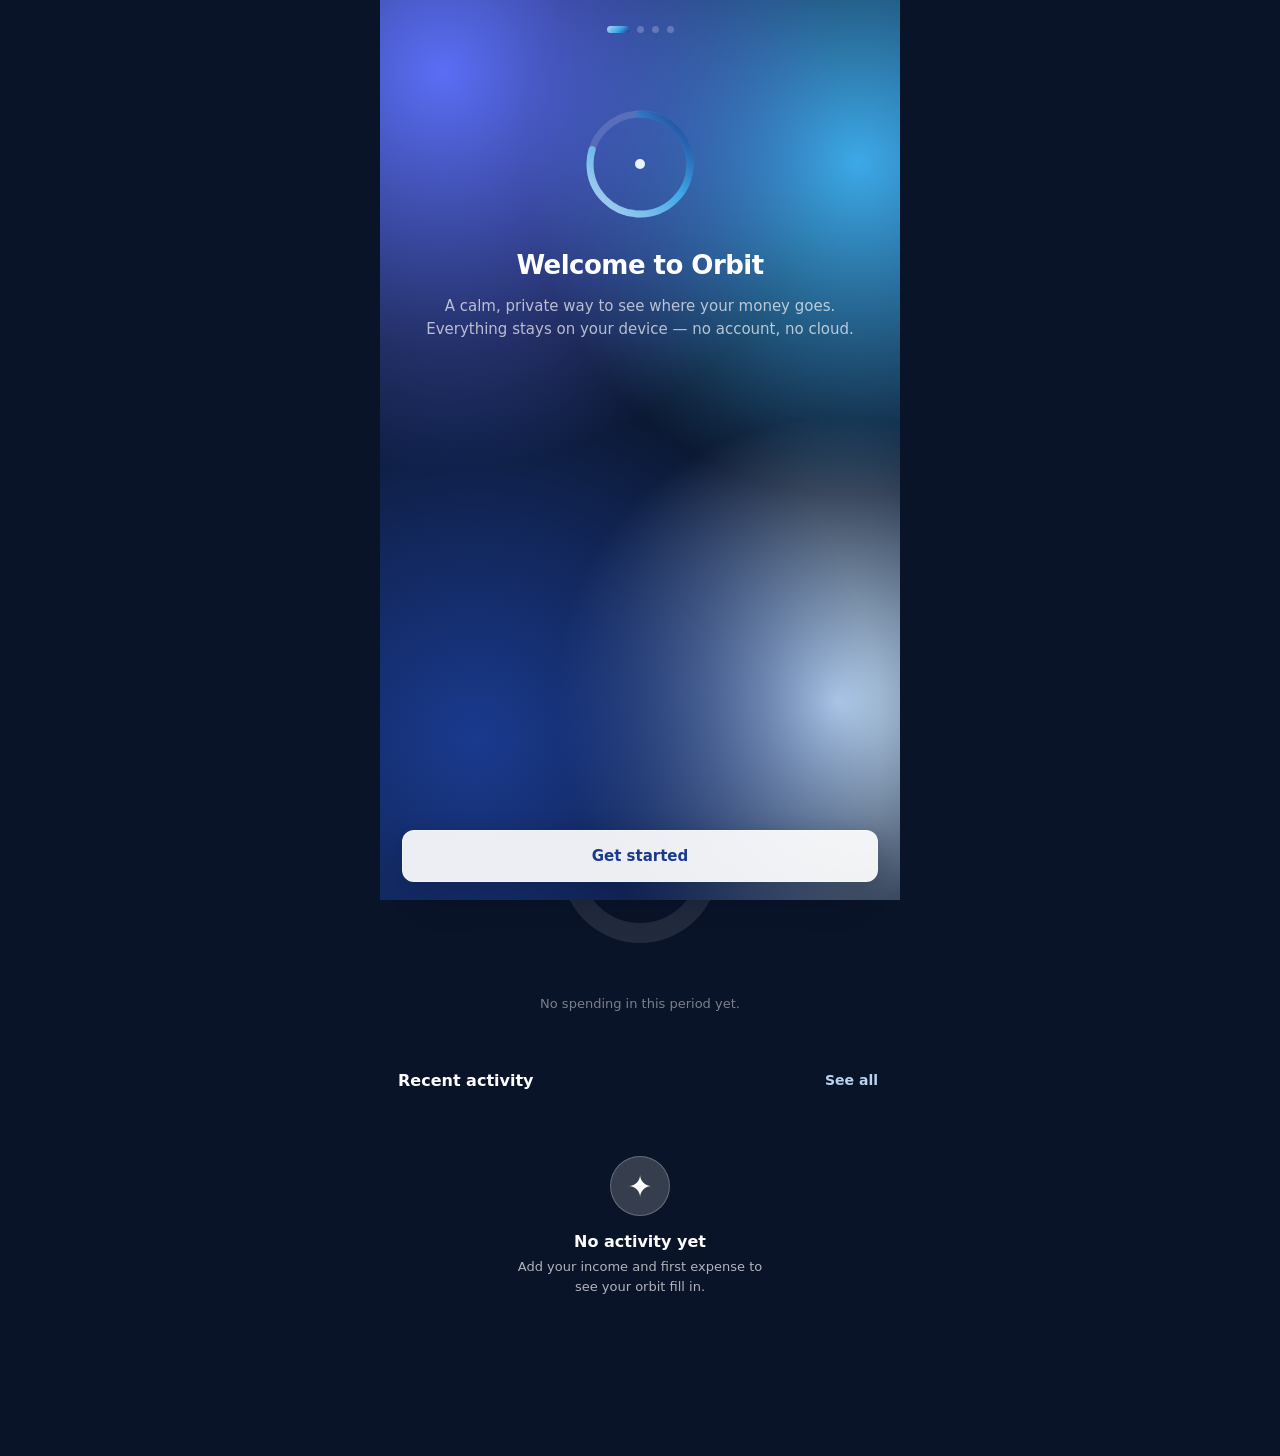
==== commit e0dd79bf: "Add files via upload Update v2.1" ====
--- a/index.html
+++ b/index.html
@@ -383,22 +383,18 @@
   <nav class="bottom-nav" id="bottom-nav">
     <button class="nav-btn active" data-view="home">
       <svg viewBox="0 0 24 24" fill="none"><path d="M4 11.5L12 4l8 7.5M6 10v9a1 1 0 001 1h3v-5a2 2 0 012-2 2 2 0 012 2v5h3a1 1 0 001-1v-9" stroke="currentColor" stroke-width="1.7" stroke-linecap="round" stroke-linejoin="round"/></svg>
-      <span>Home</span>
     </button>
     <button class="nav-btn" data-view="history">
       <svg viewBox="0 0 24 24" fill="none"><path d="M4 6h16M4 12h16M4 18h10" stroke="currentColor" stroke-width="1.7" stroke-linecap="round"/></svg>
-      <span>Activity</span>
     </button>
     <button class="nav-btn nav-add" id="btn-open-add">
       <span class="nav-add-circle">+</span>
     </button>
     <button class="nav-btn" data-view="budgets">
       <svg viewBox="0 0 24 24" fill="none"><circle cx="12" cy="12" r="8" stroke="currentColor" stroke-width="1.7"/><path d="M12 8v4l3 2" stroke="currentColor" stroke-width="1.7" stroke-linecap="round"/></svg>
-      <span>Budgets</span>
     </button>
     <button class="nav-btn" data-view="recurring">
       <svg viewBox="0 0 24 24" fill="none"><path d="M17 2.1l4 4-4 4M3 12.1v-2a4 4 0 014-4h14M7 21.9l-4-4 4-4M21 11.9v2a4 4 0 01-4 4H3" stroke="currentColor" stroke-width="1.7" stroke-linecap="round" stroke-linejoin="round"/></svg>
-      <span>Recurring</span>
     </button>
   </nav>
 
--- a/style.css
+++ b/style.css
@@ -65,18 +65,13 @@
   margin: 0 auto;
   min-height: 100vh;
   position: relative;
-  background:
-    var(--bg-glow-1),
-    var(--bg-glow-2),
-    var(--bg-glow-3),
-    var(--bg-glow-4),
-    var(--bg-deep);
+  background: var(--bg-deep);
 }
 
 #app::before{
   content: '';
   position: fixed;
-  inset: -12%;
+  inset: -18%;
   z-index: -2;
   pointer-events: none;
   background:
@@ -85,29 +80,31 @@
     var(--bg-glow-3),
     var(--bg-glow-4),
     var(--bg-deep);
-  animation: bgDrift 30s ease-in-out infinite;
+  animation: bgDrift 24s ease-in-out infinite;
   will-change: transform;
 }
 #app::after{
   content: '';
   position: fixed;
-  inset: -20%;
+  inset: -25%;
   z-index: -3;
   pointer-events: none;
   background:
-    radial-gradient(36% 36% at 78% 16%, rgba(91,110,245,0.20), transparent 72%),
-    radial-gradient(40% 40% at 16% 84%, rgba(61,169,232,0.18), transparent 72%);
-  animation: bgDrift2 40s ease-in-out infinite;
+    radial-gradient(36% 36% at 78% 16%, rgba(91,110,245,0.28), transparent 70%),
+    radial-gradient(40% 40% at 16% 84%, rgba(61,169,232,0.26), transparent 70%);
+  animation: bgDrift2 30s ease-in-out infinite;
   will-change: transform, opacity;
 }
 @keyframes bgDrift{
-  0%, 100%{ transform: translate3d(0, 0, 0) scale(1); }
-  33%{ transform: translate3d(-2.5%, 2%, 0) scale(1.08); }
-  66%{ transform: translate3d(2%, -1.5%, 0) scale(1.04); }
+  0%   { transform: translate3d(0, 0, 0) scale(1.06) rotate(0deg); }
+  25%  { transform: translate3d(4%, -3%, 0) scale(1.12) rotate(3deg); }
+  50%  { transform: translate3d(-3%, 4%, 0) scale(1.08) rotate(-2deg); }
+  75%  { transform: translate3d(3%, 2%, 0) scale(1.14) rotate(2deg); }
+  100% { transform: translate3d(0, 0, 0) scale(1.06) rotate(0deg); }
 }
 @keyframes bgDrift2{
-  0%, 100%{ transform: translate3d(0, 0, 0) scale(1.05); opacity: 0.85; }
-  50%{ transform: translate3d(3%, 2.5%, 0) scale(1.16); opacity: 1; }
+  0%, 100%{ transform: translate3d(0, 0, 0) scale(1.1) rotate(0deg); opacity: 0.75; }
+  50%{ transform: translate3d(-5%, -4%, 0) scale(1.26) rotate(-5deg); opacity: 1; }
 }
 
 .view{
@@ -451,33 +448,30 @@
   border-radius: 22px;
 }
 .nav-btn{
-  background:none; border:none; display:flex; flex-direction:column; align-items:center; gap:3px;
-  color: var(--text-faint); font-size:11px; font-weight:600; padding:6px 8px;
-  flex:1; transition: color .2s, transform .12s;
-}
-.nav-btn span{
-  max-height: 14px; opacity: 1; overflow: hidden;
-  transition: max-height .28s ease, opacity .2s ease;
-}
-.bottom-nav.shrink .nav-btn span{ max-height: 0; opacity: 0; }
-.nav-btn svg{ width:22px; height:22px; }
+  background:none; border:none; display:flex; align-items:center; justify-content:center;
+  color: var(--text-faint); padding:11px 10px; flex:1;
+  transition: color .2s, transform .12s;
+}
+.nav-btn svg{ width:24px; height:24px; }
 .nav-btn.active{ color: var(--text); }
-.nav-btn:active{ transform: scale(0.92); }
+.nav-btn:active{ transform: scale(0.9); }
 .nav-add{ flex:0 0 auto; }
 .nav-add-circle{
-  width:48px; height:48px; border-radius:50%;
+  flex: 0 0 auto;
+  width:54px; height:54px; min-width:54px; aspect-ratio:1;
+  border-radius:50%;
   background: var(--accent-grad);
   display:flex; align-items:center; justify-content:center;
-  font-size:26px; font-weight:300; color:#fff; line-height:1;
-  margin-top:-26px;
-  box-shadow: 0 6px 18px rgba(61,169,232,0.42), inset 0 1px 0 rgba(255,255,255,0.45);
+  font-size:28px; font-weight:300; color:#fff; line-height:1;
+  margin-top:-24px;
+  box-shadow: 0 8px 20px rgba(61,169,232,0.45), inset 0 1px 0 rgba(255,255,255,0.45);
   animation: addGlow 3.6s ease-in-out infinite;
   transition: transform .12s, margin-top .3s ease;
 }
-.bottom-nav.shrink .nav-add-circle{ margin-top:-20px; }
+.bottom-nav.shrink .nav-add-circle{ margin-top:-18px; }
 @keyframes addGlow{
-  0%, 100%{ box-shadow: 0 6px 18px rgba(61,169,232,0.40), 0 0 0 rgba(61,169,232,0), inset 0 1px 0 rgba(255,255,255,0.45); }
-  50%{ box-shadow: 0 6px 22px rgba(61,169,232,0.56), 0 0 16px 2px rgba(61,169,232,0.40), inset 0 1px 0 rgba(255,255,255,0.45); }
+  0%, 100%{ box-shadow: 0 8px 20px rgba(61,169,232,0.42), 0 0 0 rgba(61,169,232,0), inset 0 1px 0 rgba(255,255,255,0.45); }
+  50%{ box-shadow: 0 8px 24px rgba(61,169,232,0.58), 0 0 18px 3px rgba(61,169,232,0.42), inset 0 1px 0 rgba(255,255,255,0.45); }
 }
 .nav-add:active .nav-add-circle{ transform: scale(0.9); }
 
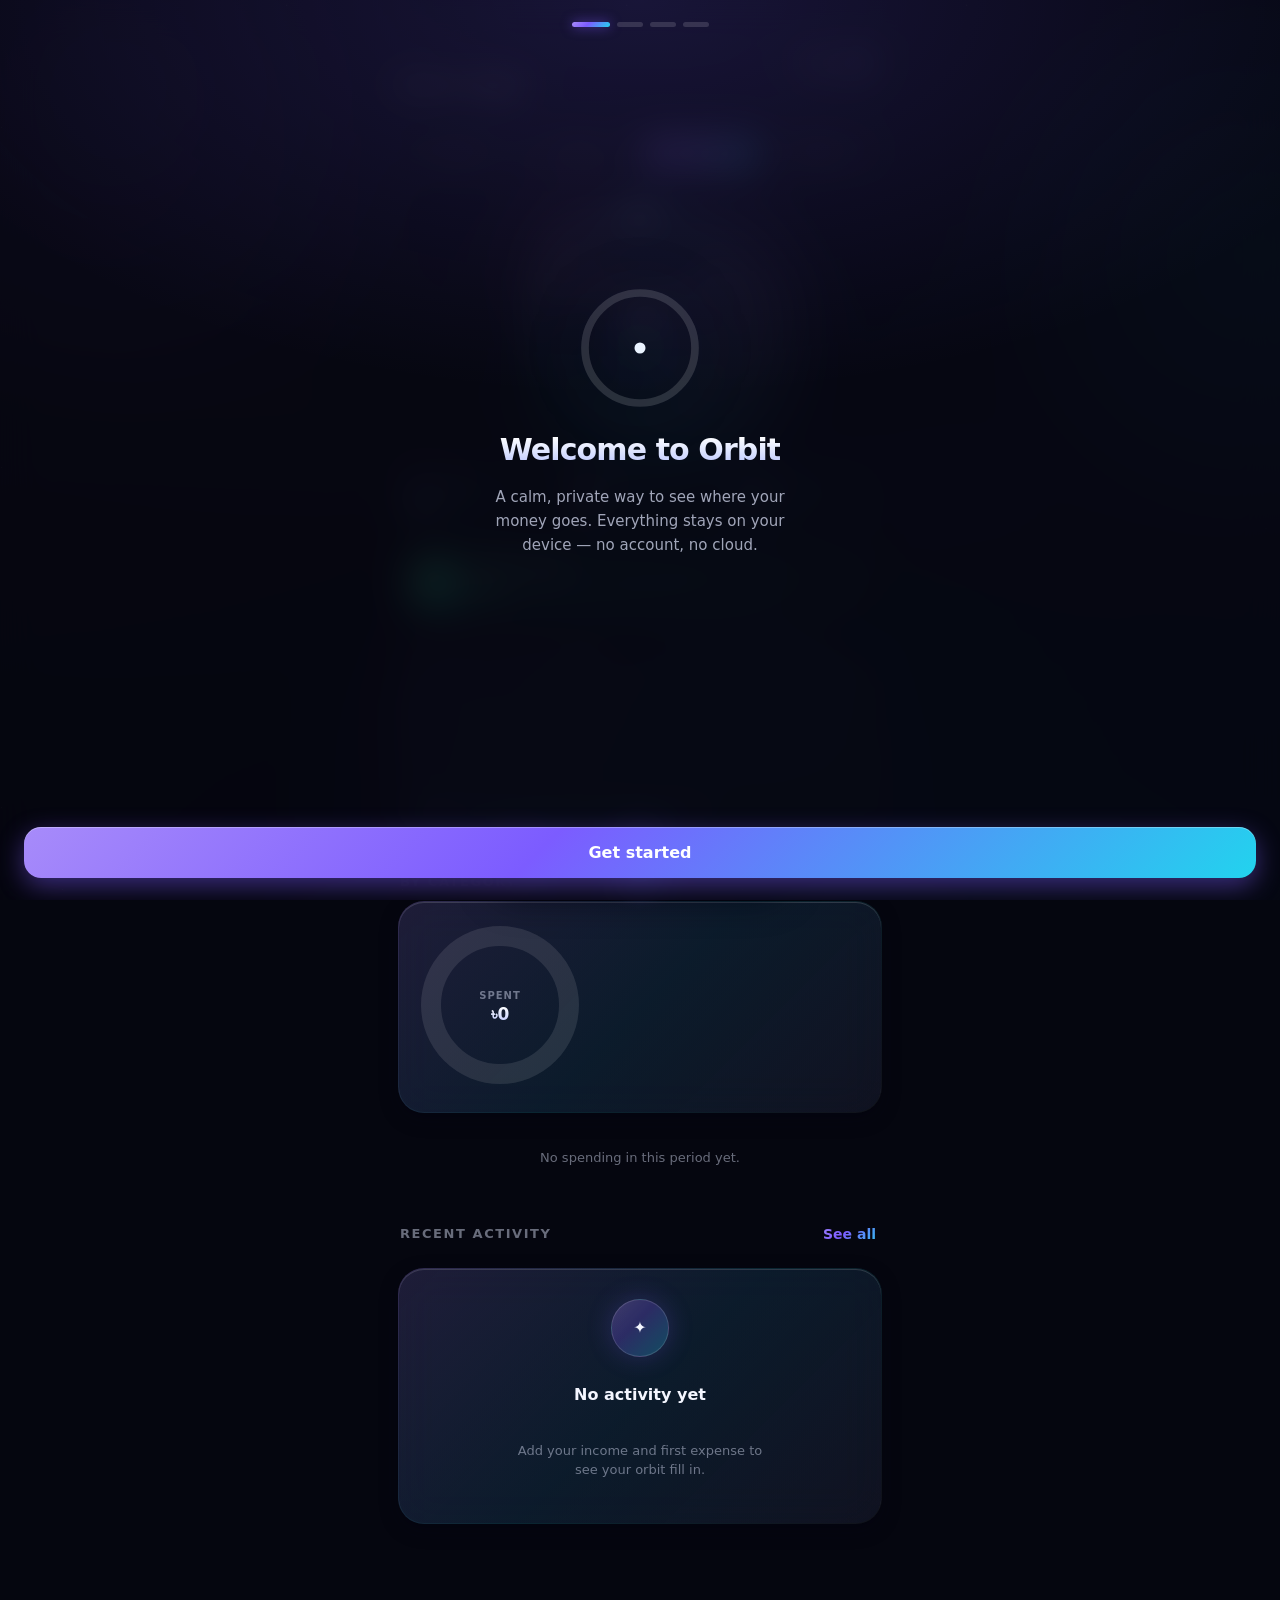
==== commit a54c21cd: "Add files via upload" ====
--- a/index.html
+++ b/index.html
@@ -10,7 +10,7 @@
 <meta name="apple-mobile-web-app-title" content="Orbit">
 <link rel="manifest" href="manifest.json">
 <link rel="apple-touch-icon" href="icon-180.png">
-<link rel="stylesheet" href="style.css">
+<link rel="stylesheet" href="style.css?v=4">
 </head>
 <body>
 
@@ -20,9 +20,9 @@
     <svg class="splash-ring" viewBox="0 0 120 120">
       <defs>
         <linearGradient id="splashGrad" x1="0%" y1="0%" x2="100%" y2="100%">
-          <stop offset="0%" stop-color="#B9D4F0"/>
-          <stop offset="55%" stop-color="#3DA9E8"/>
-          <stop offset="100%" stop-color="#1A3A8F"/>
+          <stop offset="0%" stop-color="#A78BFA"/>
+          <stop offset="50%" stop-color="#22D3EE"/>
+          <stop offset="100%" stop-color="#7C5CFF"/>
         </linearGradient>
       </defs>
       <circle class="splash-track" cx="60" cy="60" r="50"/>
@@ -117,6 +117,14 @@
   </div>
 </div>
 
+<div id="bg" aria-hidden="true">
+  <div class="bg-blob bg-blob-1"></div>
+  <div class="bg-blob bg-blob-2"></div>
+  <div class="bg-blob bg-blob-3"></div>
+  <div class="bg-sweep"></div>
+  <div class="bg-stars"></div>
+</div>
+
 <div id="app">
 
   <!-- ===================== HOME VIEW ===================== -->
@@ -141,16 +149,18 @@
 
     <!-- Orbit ring: signature element -->
     <div class="orbit-wrap">
+      <div class="orbit-halo" aria-hidden="true"></div>
+      <span class="orbit-comet" aria-hidden="true"></span>
       <svg class="orbit-svg" viewBox="0 0 280 280">
         <defs>
           <linearGradient id="orbitGradient" x1="0%" y1="0%" x2="100%" y2="100%">
-            <stop offset="0%" stop-color="#B9D4F0"/>
-            <stop offset="55%" stop-color="#3DA9E8"/>
-            <stop offset="100%" stop-color="#1A3A8F"/>
+            <stop offset="0%" stop-color="#A78BFA"/>
+            <stop offset="50%" stop-color="#22D3EE"/>
+            <stop offset="100%" stop-color="#7C5CFF"/>
           </linearGradient>
           <linearGradient id="orbitGradientOver" x1="0%" y1="0%" x2="100%" y2="100%">
-            <stop offset="0%" stop-color="#FFB3B3"/>
-            <stop offset="100%" stop-color="#E24B4A"/>
+            <stop offset="0%" stop-color="#FDA4AF"/>
+            <stop offset="100%" stop-color="#F43F5E"/>
           </linearGradient>
           <filter id="orbitGlow" x="-50%" y="-50%" width="200%" height="200%">
             <feGaussianBlur stdDeviation="4" result="blur"/>
@@ -191,6 +201,25 @@
       <div class="goal-strip-note" id="goal-strip-note"></div>
     </div>
 
+    <button class="savings-card" id="savings-card" hidden>
+      <div class="savings-icon">
+        <svg viewBox="0 0 24 24" fill="none" stroke="currentColor" stroke-width="1.7" stroke-linecap="round" stroke-linejoin="round"><path d="M12 3v13"/><path d="M7.5 11.5 12 16l4.5-4.5"/><rect x="4" y="18.6" width="16" height="2.4" rx="1.2" fill="currentColor" stroke="none"/></svg>
+      </div>
+      <div class="savings-info">
+        <span class="savings-label">Total saved</span>
+        <span class="savings-total" id="savings-total">৳0</span>
+        <span class="savings-since" id="savings-since"></span>
+      </div>
+      <svg viewBox="0 0 24 24" fill="none" class="chev"><path d="M9 18l6-6-6-6" stroke="currentColor" stroke-width="1.8" stroke-linecap="round" stroke-linejoin="round"/></svg>
+    </button>
+
+    <div id="insights-wrap" hidden>
+      <div class="section-head">
+        <h2>Insights</h2>
+      </div>
+      <div class="insights-card" id="insights-card"><!-- injected --></div>
+    </div>
+
     <div class="section-head">
       <h2>Spending breakdown</h2>
     </div>
@@ -260,6 +289,27 @@
       <button class="link-btn" id="btn-add-budget">+ New</button>
     </header>
     <p class="screen-sub">Set a monthly cap per category. We'll track it live as you spend.</p>
+
+    <div class="range-switch" id="budget-range-switch">
+      <button class="range-pill active" data-range="this-month">This month</button>
+      <button class="range-pill" data-range="last-month">Last month</button>
+      <button class="range-pill" data-range="last-3">3 months</button>
+      <button class="range-pill" data-range="this-year">This year</button>
+      <button class="range-pill" data-range="custom">Custom</button>
+    </div>
+    <div class="custom-range" id="budget-custom-range" hidden>
+      <div class="date-field">
+        <svg class="date-field-icon" viewBox="0 0 24 24" fill="none"><rect x="3" y="5" width="18" height="16" rx="3" stroke="currentColor" stroke-width="1.6"/><path d="M3 9h18M8 3v4M16 3v4" stroke="currentColor" stroke-width="1.6" stroke-linecap="round"/></svg>
+        <input type="date" id="budget-from" class="date-input-field" aria-label="From date">
+      </div>
+      <span class="custom-range-sep">to</span>
+      <div class="date-field">
+        <svg class="date-field-icon" viewBox="0 0 24 24" fill="none"><rect x="3" y="5" width="18" height="16" rx="3" stroke="currentColor" stroke-width="1.6"/><path d="M3 9h18M8 3v4M16 3v4" stroke="currentColor" stroke-width="1.6" stroke-linecap="round"/></svg>
+        <input type="date" id="budget-to" class="date-input-field" aria-label="To date">
+      </div>
+    </div>
+    <p class="range-note" id="budget-range-note"></p>
+
     <div class="budget-list" id="budget-list"><!-- injected --></div>
     <div class="empty-state" id="budgets-empty" hidden>
       <div class="empty-icon">◎</div>
@@ -351,6 +401,10 @@
         <span>Export backup</span>
         <svg viewBox="0 0 24 24" fill="none"><path d="M12 4v11m0 0l-4-4m4 4l4-4M5 20h14" stroke="currentColor" stroke-width="1.8" stroke-linecap="round" stroke-linejoin="round"/></svg>
       </button>
+      <button class="settings-nav-row" id="btn-export-csv">
+        <span>Export CSV (spreadsheet)</span>
+        <svg viewBox="0 0 24 24" fill="none"><rect x="4" y="3" width="16" height="18" rx="2.5" stroke="currentColor" stroke-width="1.7"/><path d="M8 8h8M8 12h8M8 16h5" stroke="currentColor" stroke-width="1.7" stroke-linecap="round"/></svg>
+      </button>
       <button class="settings-nav-row" id="btn-import">
         <span>Import backup</span>
         <svg viewBox="0 0 24 24" fill="none"><path d="M12 16V5m0 0l-4 4m4-4l4 4M5 20h14" stroke="currentColor" stroke-width="1.8" stroke-linecap="round" stroke-linejoin="round"/></svg>
@@ -364,7 +418,7 @@
       </button>
     </div>
 
-    <p class="version-tag">Orbit · v2.0 · data stays on this device</p>
+    <p class="version-tag">Orbit · v4.0 “Aurora” · data stays on this device</p>
   </section>
 
   <!-- ===================== MANAGE CATEGORIES VIEW ===================== -->
@@ -381,6 +435,7 @@
 
   <!-- ===================== BOTTOM NAV ===================== -->
   <nav class="bottom-nav" id="bottom-nav">
+    <span class="nav-glide" id="nav-glide" aria-hidden="true"></span>
     <button class="nav-btn active" data-view="home">
       <svg viewBox="0 0 24 24" fill="none"><path d="M4 11.5L12 4l8 7.5M6 10v9a1 1 0 001 1h3v-5a2 2 0 012-2 2 2 0 012 2v5h3a1 1 0 001-1v-9" stroke="currentColor" stroke-width="1.7" stroke-linecap="round" stroke-linejoin="round"/></svg>
     </button>
@@ -418,6 +473,12 @@
         <span class="amount-currency" id="amount-currency-symbol">৳</span>
         <input type="text" inputmode="decimal" id="amount-input" placeholder="0" class="amount-input" autocomplete="off">
       </div>
+      <div class="quick-chips" id="quick-chips">
+        <button type="button" class="quick-chip" data-add="100">+100</button>
+        <button type="button" class="quick-chip" data-add="500">+500</button>
+        <button type="button" class="quick-chip" data-add="1000">+1,000</button>
+        <button type="button" class="quick-chip" data-add="5000">+5,000</button>
+      </div>
     </div>
 
     <div class="field-group" id="category-field-group">
@@ -618,11 +679,20 @@
     <button class="primary-btn" id="btn-save-goal">Save goal</button>
   </div>
 
+  <!-- ===================== SAVINGS HISTORY SHEET ===================== -->
+  <div class="sheet" id="sheet-savings" hidden>
+    <div class="sheet-handle"></div>
+    <div class="sheet-header"><h3>Savings history</h3></div>
+    <div class="savings-summary" id="savings-summary"><!-- injected --></div>
+    <div class="savings-history" id="savings-history"><!-- injected --></div>
+    <p class="screen-sub" id="savings-footnote">Each month adds what's left of that month's income. Past months use your current monthly income setting.</p>
+  </div>
+
   <!-- Toast -->
   <div class="toast" id="toast"></div>
 
 </div>
 
-<script src="app.js"></script>
+<script src="app.js?v=4"></script>
 </body>
 </html>
--- a/style.css
+++ b/style.css
@@ -1,50 +1,65 @@
+/* =====================================================================
+   ORBIT v4.0 — "AURORA"
+   A living, breathing dark UI: drifting aurora light, glass panels with
+   gradient edges, gliding controls, and springy motion everywhere.
+   ===================================================================== */
+
 :root{
-  /* ---- Palette (from user's uploaded blue ramp) ---- */
-  --blue-50:  #D9ECFB;
-  --blue-100: #B9D4F0;
-  --blue-200: #8FBCEA;
-  --blue-300: #5B6EF5;
-  --blue-400: #3DA9E8;
-  --blue-500: #2D7FE0;
-  --blue-600: #1A3A8F;
-  --blue-700: #142C6E;
-  --blue-deep:#0A1428;
-  --violet-accent: #6A5BD0;
-
-  /* ---- Surface (the "wallpaper" glass sits on top of) ---- */
-  --bg-deep: var(--blue-deep);
-  --bg-glow-1: radial-gradient(circle at 12% 8%,  var(--blue-300) 0%, transparent 42%);
-  --bg-glow-2: radial-gradient(circle at 92% 18%, var(--blue-400) 0%, transparent 38%);
-  --bg-glow-3: radial-gradient(circle at 18% 82%, var(--blue-600) 0%, transparent 48%);
-  --bg-glow-4: radial-gradient(circle at 88% 78%, var(--blue-100) 0%, transparent 34%);
-
-  /* ---- Glass panel tokens (the "lesser frosted" calibration) ---- */
-  --glass-fill: rgba(255,255,255,0.12);
-  --glass-fill-strong: rgba(255,255,255,0.18);
-  --glass-fill-pressed: rgba(255,255,255,0.22);
-  --glass-border: rgba(255,255,255,0.24);
-  --glass-border-strong: rgba(255,255,255,0.32);
-  --glass-blur: 22px;
-  --glass-blur-nav: 28px;
-  --glass-highlight: inset 0 1px 0 rgba(255,255,255,0.22);
-  --glass-shadow: 0 6px 18px rgba(5,12,30,0.28);
-  --glass-shadow-soft: 0 4px 14px rgba(5,12,30,0.20);
+  /* ---- Aurora palette ---- */
+  --violet:      #7C5CFF;
+  --violet-soft: #A78BFA;
+  --cyan:        #22D3EE;
+  --teal:        #2DD4BF;
+  --mint:        #34D399;
+  --pink:        #F472B6;
+  --amber:       #FBBF24;
+  --danger:      #FB7185;
+
+  /* ---- Ink (page depths) ---- */
+  --ink-0: #05060F;
+  --ink-1: #0A0D1F;
+  --ink-2: #10142B;
+
+  --bg-deep: var(--ink-0);
 
   /* ---- Text ---- */
-  --text: #FFFFFF;
-  --text-dim: rgba(255,255,255,0.68);
-  --text-faint: rgba(255,255,255,0.46);
-
-  /* ---- Accent gradient (used sparingly: ring, primary buttons, active states) ---- */
-  --accent-grad: linear-gradient(135deg, var(--blue-100) 0%, var(--blue-400) 55%, var(--blue-600) 100%);
-  --accent-grad-soft: linear-gradient(135deg, rgba(185,212,240,0.25) 0%, rgba(61,169,232,0.25) 55%, rgba(26,58,143,0.25) 100%);
-
-  --danger: #FF8A8A;
-  --success-tint: var(--blue-100);
-
-  --radius-lg: 24px;
-  --radius-md: 16px;
-  --radius-sm: 12px;
+  --text:       #F4F6FF;
+  --text-dim:   rgba(226,232,255,0.70);
+  --text-faint: rgba(226,232,255,0.45);
+
+  /* ---- Gradients ---- */
+  --grad-primary: linear-gradient(135deg, #A78BFA 0%, #7C5CFF 42%, #22D3EE 100%);
+  --grad-primary-soft: linear-gradient(135deg, rgba(167,139,250,0.30), rgba(124,92,255,0.26) 42%, rgba(34,211,238,0.28));
+  --grad-hero-text: linear-gradient(180deg, #FFFFFF 12%, #DBE2FF 58%, #B9C4FF 100%);
+  --grad-mint: linear-gradient(135deg, #6EE7B7, #34D399 55%, #22D3EE);
+  --grad-danger: linear-gradient(135deg, #FDA4AF, #FB7185 60%, #F43F5E);
+
+  /* ---- Glass ---- */
+  --panel: rgba(15, 18, 38, 0.55);
+  --panel-strong: rgba(17, 21, 44, 0.72);
+  --glass-fill: rgba(255,255,255,0.06);
+  --glass-fill-strong: rgba(255,255,255,0.10);
+  --glass-fill-pressed: rgba(255,255,255,0.15);
+  --glass-border: rgba(255,255,255,0.12);
+  --glass-border-strong: rgba(255,255,255,0.20);
+  --glass-blur: 20px;
+  --glass-blur-nav: 26px;
+  --edge: linear-gradient(135deg, rgba(167,139,250,0.55), rgba(34,211,238,0.30) 45%, rgba(255,255,255,0.07) 75%, rgba(244,114,182,0.25));
+  --edge-soft: linear-gradient(135deg, rgba(167,139,250,0.28), rgba(34,211,238,0.16) 50%, rgba(255,255,255,0.05));
+  --glass-highlight: inset 0 1px 0 rgba(255,255,255,0.14);
+  --glass-shadow: 0 10px 30px rgba(2,4,16,0.45);
+  --glass-shadow-soft: 0 6px 18px rgba(2,4,16,0.35);
+  --glow-violet: 0 0 24px rgba(124,92,255,0.35);
+  --glow-cyan: 0 0 24px rgba(34,211,238,0.30);
+
+  --radius-lg: 26px;
+  --radius-md: 18px;
+  --radius-sm: 13px;
+
+  /* ---- Motion ---- */
+  --spring: cubic-bezier(.34, 1.42, .38, 1);
+  --ease-out: cubic-bezier(.22, 1, .36, 1);
+  --snap: cubic-bezier(.4, 0, .2, 1);
 
   --font-display: -apple-system, "SF Pro Display", "SF Pro", system-ui, sans-serif;
   --font-text: -apple-system, "SF Pro Text", "SF Pro", system-ui, sans-serif;
@@ -59,81 +74,174 @@
   overscroll-behavior-y: none;
   -webkit-font-smoothing: antialiased;
 }
+button{ font-family: inherit; cursor: pointer; }
+
+/* =====================================================================
+   THE AURORA — always-alive background
+   Explicit fixed layers under the app (z:0), app content above (z:1).
+   Nothing can paint over these by accident.
+   ===================================================================== */
+#bg{
+  position: fixed; inset: 0; z-index: 0;
+  overflow: hidden; pointer-events: none;
+  background:
+    radial-gradient(120% 90% at 50% 0%, var(--ink-2) 0%, var(--ink-1) 45%, var(--ink-0) 100%);
+  animation: bgHue 52s ease-in-out infinite;
+}
+@keyframes bgHue{
+  0%, 100%{ filter: hue-rotate(0deg); }
+  50%     { filter: hue-rotate(-16deg); }
+}
+.bg-blob{
+  position: absolute; border-radius: 50%;
+  width: 74vmax; height: 74vmax;
+  will-change: transform;
+  opacity: 0.9;
+}
+.bg-blob-1{
+  left: -28vmax; top: -30vmax;
+  background: radial-gradient(closest-side, rgba(124,92,255,0.34), rgba(124,92,255,0.10) 55%, transparent 72%);
+  animation: blobDrift1 26s ease-in-out infinite alternate;
+}
+.bg-blob-2{
+  right: -30vmax; top: -12vmax;
+  width: 64vmax; height: 64vmax;
+  background: radial-gradient(closest-side, rgba(34,211,238,0.26), rgba(34,211,238,0.08) 55%, transparent 72%);
+  animation: blobDrift2 34s ease-in-out infinite alternate;
+}
+.bg-blob-3{
+  left: 8vmax; bottom: -36vmax;
+  width: 80vmax; height: 80vmax;
+  background: radial-gradient(closest-side, rgba(244,114,182,0.16), rgba(124,92,255,0.10) 50%, transparent 72%);
+  animation: blobDrift3 42s ease-in-out infinite alternate;
+}
+@keyframes blobDrift1{
+  from{ transform: translate3d(0,0,0) scale(1); }
+  to  { transform: translate3d(9vmax, 7vmax, 0) scale(1.18); }
+}
+@keyframes blobDrift2{
+  from{ transform: translate3d(0,0,0) scale(1.05) rotate(0deg); }
+  to  { transform: translate3d(-8vmax, 9vmax, 0) scale(0.92) rotate(10deg); }
+}
+@keyframes blobDrift3{
+  from{ transform: translate3d(0,0,0) scale(1); }
+  to  { transform: translate3d(-7vmax, -8vmax, 0) scale(1.22); }
+}
+.bg-sweep{
+  position: absolute; inset: -42%;
+  background: conic-gradient(from 0deg,
+    transparent 0deg 40deg,
+    rgba(124,92,255,0.10) 90deg,
+    rgba(34,211,238,0.12) 150deg,
+    transparent 210deg,
+    rgba(244,114,182,0.07) 280deg,
+    transparent 330deg 360deg);
+  filter: blur(46px);
+  animation: sweepSpin 64s linear infinite;
+  will-change: transform;
+}
+@keyframes sweepSpin{ to{ transform: rotate(360deg); } }
+.bg-stars{
+  position: absolute; inset: -10%;
+  background-image:
+    radial-gradient(1.6px 1.6px at 22% 28%, rgba(255,255,255,0.85), transparent 55%),
+    radial-gradient(1.2px 1.2px at 68% 12%, rgba(255,255,255,0.65), transparent 55%),
+    radial-gradient(1.4px 1.4px at 84% 42%, rgba(190,220,255,0.75), transparent 55%),
+    radial-gradient(1.1px 1.1px at 38% 64%, rgba(255,255,255,0.55), transparent 55%),
+    radial-gradient(1.7px 1.7px at 10% 82%, rgba(210,190,255,0.7), transparent 55%),
+    radial-gradient(1.2px 1.2px at 56% 88%, rgba(255,255,255,0.6), transparent 55%),
+    radial-gradient(1.3px 1.3px at 90% 74%, rgba(180,240,255,0.65), transparent 55%);
+  background-size: 340px 340px;
+  animation: starTwinkle 8s ease-in-out infinite alternate, starDrift 90s linear infinite;
+}
+@keyframes starTwinkle{ from{ opacity: .35; } to{ opacity: .85; } }
+@keyframes starDrift{ from{ transform: translate3d(0,0,0); } to{ transform: translate3d(-160px, -110px, 0); } }
 
 #app{
+  position: relative; z-index: 1;
   max-width: 520px;
   margin: 0 auto;
   min-height: 100vh;
-  position: relative;
-  background: var(--bg-deep);
-}
-
-#app::before{
-  content: '';
-  position: fixed;
-  inset: -18%;
-  z-index: -2;
-  pointer-events: none;
+  background: transparent;
+}
+
+/* =====================================================================
+   GLASS PANEL RECIPES
+   ===================================================================== */
+.glassy{ /* base recipe, composed below */ }
+
+/* Feature card: gradient edge + deep glass */
+.donut-card, .chart-card, .savings-card, .insights-card, .goal-strip,
+.stat-card, .profile-card, .empty-state{
   background:
-    var(--bg-glow-1),
-    var(--bg-glow-2),
-    var(--bg-glow-3),
-    var(--bg-glow-4),
-    var(--bg-deep);
-  animation: bgDrift 24s ease-in-out infinite;
-  will-change: transform;
-}
-#app::after{
-  content: '';
-  position: fixed;
-  inset: -25%;
-  z-index: -3;
-  pointer-events: none;
+    linear-gradient(var(--panel), var(--panel)) padding-box,
+    var(--edge-soft) border-box;
+  border: 1px solid transparent;
+  border-radius: var(--radius-lg);
+  -webkit-backdrop-filter: blur(var(--glass-blur));
+  backdrop-filter: blur(var(--glass-blur));
+  box-shadow: var(--glass-shadow-soft), var(--glass-highlight);
+}
+
+/* =====================================================================
+   SPLASH
+   ===================================================================== */
+#splash{
+  position: fixed; inset: 0; z-index: 200;
+  display: flex; align-items: center; justify-content: center;
   background:
-    radial-gradient(36% 36% at 78% 16%, rgba(91,110,245,0.28), transparent 70%),
-    radial-gradient(40% 40% at 16% 84%, rgba(61,169,232,0.26), transparent 70%);
-  animation: bgDrift2 30s ease-in-out infinite;
-  will-change: transform, opacity;
-}
-@keyframes bgDrift{
-  0%   { transform: translate3d(0, 0, 0) scale(1.06) rotate(0deg); }
-  25%  { transform: translate3d(4%, -3%, 0) scale(1.12) rotate(3deg); }
-  50%  { transform: translate3d(-3%, 4%, 0) scale(1.08) rotate(-2deg); }
-  75%  { transform: translate3d(3%, 2%, 0) scale(1.14) rotate(2deg); }
-  100% { transform: translate3d(0, 0, 0) scale(1.06) rotate(0deg); }
-}
-@keyframes bgDrift2{
-  0%, 100%{ transform: translate3d(0, 0, 0) scale(1.1) rotate(0deg); opacity: 0.75; }
-  50%{ transform: translate3d(-5%, -4%, 0) scale(1.26) rotate(-5deg); opacity: 1; }
-}
-
+    radial-gradient(90% 70% at 50% 10%, rgba(124,92,255,0.20), transparent 60%),
+    var(--ink-0);
+  transition: opacity .6s ease, visibility .6s;
+}
+#splash.hide{ opacity: 0; visibility: hidden; }
+.splash-inner{ display:flex; flex-direction:column; align-items:center; gap:18px; }
+.splash-ring{ width: 96px; height: 96px; animation: splashSpin 1.6s var(--ease-out) infinite; filter: drop-shadow(0 0 18px rgba(124,92,255,0.55)); }
+.splash-track{ opacity:.25; }
+.splash-arc{ transform-origin: 60px 60px; }
+.splash-dot{ filter: drop-shadow(0 0 6px #fff); }
+@keyframes splashSpin{ from{ transform: rotate(0deg);} to{ transform: rotate(360deg);} }
+.splash-word{
+  font-family: var(--font-display); font-size: 34px; font-weight: 800; letter-spacing: -0.03em;
+  background: var(--grad-hero-text);
+  -webkit-background-clip: text; background-clip: text; color: transparent;
+  text-shadow: 0 0 40px rgba(124,92,255,0.35);
+}
+.splash-tag{ font-size: 13px; color: var(--text-faint); letter-spacing: .14em; text-transform: uppercase; }
+
+/* =====================================================================
+   VIEWS & CHROME
+   ===================================================================== */
 .view{
-  padding: env(safe-area-inset-top) 18px 110px 18px;
+  padding: env(safe-area-inset-top) 18px 118px 18px;
   padding-top: calc(env(safe-area-inset-top) + 14px);
   min-height: 100vh;
-  animation: fadeIn .25s ease;
   position: relative;
 }
-@keyframes fadeIn{ from{opacity:0; transform: translateY(6px);} to{opacity:1; transform: translateY(0);} }
-
-/* ---------- Topbar ---------- */
+.view.enter{ animation: viewEnter .5s var(--spring); }
+@keyframes viewEnter{
+  from{ opacity: 0; transform: translateY(18px) scale(.99); }
+  to  { opacity: 1; transform: translateY(0) scale(1); }
+}
+
 .topbar{
   display:flex; align-items:center; justify-content: space-between;
-  margin-bottom: 18px;
-  min-height: 40px;
-}
-.topbar-title{ font-family: var(--font-display); font-weight:600; font-size:17px; }
-.spacer{ width:40px; }
-.brand{ display:flex; align-items:center; gap:8px; }
+  margin-bottom: 18px; min-height: 42px;
+}
+.topbar-title{ font-family: var(--font-display); font-weight: 700; font-size: 17px; letter-spacing: -0.01em; }
+.spacer{ width: 42px; }
+.brand{ display:flex; align-items:center; gap: 9px; }
 .brand-dot{
-  width:10px; height:10px; border-radius:50%;
-  background: var(--accent-grad);
-  box-shadow: 0 0 10px rgba(185,212,240,0.7);
-}
-.brand-name{ font-family: var(--font-display); font-weight:700; font-size:19px; letter-spacing: -0.02em; }
+  width: 11px; height: 11px; border-radius: 50%;
+  background: var(--grad-primary);
+  box-shadow: 0 0 14px rgba(167,139,250,0.9), 0 0 30px rgba(34,211,238,0.5);
+  animation: dotPulse 3.2s ease-in-out infinite;
+}
+@keyframes dotPulse{ 0%,100%{ transform: scale(1);} 50%{ transform: scale(1.25);} }
+.brand-name{ font-family: var(--font-display); font-weight: 800; font-size: 19px; letter-spacing: -0.02em; }
 
 .icon-btn{
-  width:40px; height:40px; border-radius:50%;
+  width: 42px; height: 42px; border-radius: 50%;
   display:flex; align-items:center; justify-content:center;
   background: var(--glass-fill);
   -webkit-backdrop-filter: blur(var(--glass-blur));
@@ -141,749 +249,1057 @@
   border: 0.5px solid var(--glass-border);
   box-shadow: var(--glass-shadow-soft), var(--glass-highlight);
   color: var(--text);
-  transition: background .15s, transform .1s;
-}
-.icon-btn svg{ width:19px; height:19px; }
-.icon-btn:active{ transform: scale(0.93); background: var(--glass-fill-pressed); }
+  transition: transform .18s var(--spring), background .18s ease, box-shadow .25s ease;
+}
+.icon-btn svg{ width: 19px; height: 19px; }
+.icon-btn:active{ transform: scale(0.90); background: var(--glass-fill-pressed); box-shadow: var(--glass-shadow-soft), var(--glow-violet); }
 
 .link-btn{
-  background:none; border:none; color: var(--blue-100);
-  font-family: var(--font-text); font-weight:600; font-size:14px;
-  padding: 6px 4px;
-}
-
-/* ---------- Period switch ---------- */
-.period-switch{
-  display:flex; gap:6px;
+  background: none; border: none; font-weight: 700; font-size: 14px; padding: 6px 4px;
+  background-image: var(--grad-primary);
+  -webkit-background-clip: text; background-clip: text; color: transparent;
+  transition: opacity .15s ease;
+}
+.link-btn:active{ opacity: .6; }
+
+.section-head{
+  display:flex; align-items:center; justify-content: space-between;
+  margin: 22px 2px 12px;
+}
+.section-head h2{
+  margin: 0; font-family: var(--font-display); font-size: 13px; font-weight: 700;
+  letter-spacing: .12em; text-transform: uppercase; color: var(--text-faint);
+}
+.screen-sub{ color: var(--text-dim); font-size: 14px; line-height: 1.5; margin: 2px 2px 16px; }
+
+/* =====================================================================
+   HOME — greeting, period switch, ORBIT, stats
+   ===================================================================== */
+.home-topbar{ display:flex; align-items:center; justify-content:space-between; margin-bottom: 16px; }
+.greeting{ display:flex; flex-direction:column; gap:2px; }
+.greeting-hello{ font-family: var(--font-display); font-size: 21px; font-weight: 800; letter-spacing:-0.02em; }
+.greeting-date{ font-size: 12.5px; color: var(--text-faint); }
+.profile-btn{
+  display:flex; align-items:center; gap:8px;
   background: var(--glass-fill);
   -webkit-backdrop-filter: blur(var(--glass-blur));
   backdrop-filter: blur(var(--glass-blur));
   border: 0.5px solid var(--glass-border);
+  border-radius: 999px; padding: 5px 6px 5px 5px;
   box-shadow: var(--glass-shadow-soft), var(--glass-highlight);
-  border-radius: 16px; padding:4px; margin-bottom: 22px;
+  color: var(--text);
+  transition: transform .18s var(--spring), box-shadow .25s ease;
+}
+.profile-btn:active{ transform: scale(0.94); box-shadow: var(--glass-shadow-soft), var(--glow-cyan); }
+.profile-name{ font-size: 13px; font-weight: 700; padding-right: 6px; max-width: 110px; overflow:hidden; text-overflow: ellipsis; white-space: nowrap; }
+
+.profile-avatar{
+  width: 34px; height: 34px; border-radius: 50%;
+  display:flex; align-items:center; justify-content:center;
+  background: var(--grad-primary-soft);
+  border: 1px solid rgba(255,255,255,0.22);
+  overflow: hidden; flex: 0 0 auto;
+}
+.profile-avatar.lg{ width: 56px; height: 56px; }
+.profile-avatar.xl{ width: 84px; height: 84px; }
+.profile-avatar .avatar-img{ width:100%; height:100%; object-fit: cover; }
+.profile-avatar .avatar-initial{ font-family: var(--font-display); font-weight: 800; font-size: 15px; }
+.profile-avatar.lg .avatar-initial{ font-size: 22px; }
+.profile-avatar.xl .avatar-initial{ font-size: 32px; }
+.profile-avatar svg{ width: 58%; height: 58%; }
+
+.period-switch{
+  position: relative;
+  display:flex; gap: 4px;
+  background: rgba(255,255,255,0.055);
+  -webkit-backdrop-filter: blur(var(--glass-blur));
+  backdrop-filter: blur(var(--glass-blur));
+  border: 0.5px solid var(--glass-border);
+  box-shadow: var(--glass-shadow-soft), var(--glass-highlight);
+  border-radius: 17px; padding: 4px; margin-bottom: 22px;
 }
 .period-pill{
-  flex:1; padding:8px 0; border-radius:12px; border:none; background:none;
-  color: var(--text-dim); font-family: var(--font-text); font-weight:600; font-size:13px;
-  transition: all .18s;
-}
+  flex:1; padding: 9px 0; border-radius: 13px; border:none; background:none;
+  color: var(--text-dim); font-weight: 700; font-size: 13px;
+  transition: color .2s ease, background .28s var(--ease-out), box-shadow .28s ease, transform .18s var(--spring);
+}
+.period-pill:active{ transform: scale(.95); }
 .period-pill.active{
-  background: rgba(255,255,255,0.92);
-  color: var(--blue-600);
-  box-shadow: 0 2px 8px rgba(5,12,30,0.18);
-}
-
-/* ---------- Orbit ring ---------- */
+  background: var(--grad-primary);
+  color: #fff;
+  box-shadow: 0 4px 16px rgba(124,92,255,0.45), inset 0 1px 0 rgba(255,255,255,0.25);
+}
+
+/* ---------- The Orbit ---------- */
 .orbit-wrap{
   position: relative;
-  width: 240px; height:240px;
-  margin: 6px auto 22px;
+  width: 248px; height: 248px;
+  margin: 8px auto 24px;
   display:flex; align-items:center; justify-content:center;
   border-radius: 50%;
+  background:
+    linear-gradient(rgba(13,16,35,0.55), rgba(13,16,35,0.55)) padding-box,
+    var(--edge) border-box;
+  border: 1px solid transparent;
+  -webkit-backdrop-filter: blur(var(--glass-blur));
+  backdrop-filter: blur(var(--glass-blur));
+  box-shadow: var(--glass-shadow), var(--glass-highlight);
+}
+.orbit-halo{
+  position: absolute; inset: -16%;
+  border-radius: 50%;
+  background: conic-gradient(from 0deg,
+    transparent 0deg,
+    rgba(167,139,250,0.38) 80deg,
+    rgba(34,211,238,0.34) 170deg,
+    transparent 260deg,
+    rgba(244,114,182,0.22) 320deg,
+    transparent 360deg);
+  filter: blur(26px);
+  animation: haloSpin 10s linear infinite;
+  z-index: 0;
+  pointer-events: none;
+}
+@keyframes haloSpin{ to{ transform: rotate(360deg); } }
+.orbit-svg{ width:100%; height:100%; transform: rotate(-90deg); position:absolute; inset:0; z-index: 1; }
+.orbit-track{ fill:none; stroke: rgba(255,255,255,0.13); stroke-width: 12; }
+.orbit-fill{
+  fill:none; stroke: url(#orbitGradient); stroke-width: 12; stroke-linecap: round;
+  stroke-dasharray: 741.5; stroke-dashoffset: 741.5;
+  transition: stroke-dashoffset 1.1s var(--ease-out);
+  filter: drop-shadow(0 0 8px rgba(124,92,255,0.55));
+}
+.orbit-comet{
+  position: absolute; inset: 0; z-index: 3;
+  animation: cometSpin 7s linear infinite;
+  pointer-events: none;
+}
+.orbit-comet::before{
+  content: '';
+  position: absolute; top: 15px; left: 50%;
+  width: 9px; height: 9px; margin-left: -4.5px;
+  border-radius: 50%;
+  background: #fff;
+  box-shadow:
+    0 0 10px 3px rgba(255,255,255,0.9),
+    0 0 22px 8px rgba(167,139,250,0.75),
+    0 0 40px 16px rgba(34,211,238,0.35);
+}
+@keyframes cometSpin{ to{ transform: rotate(360deg); } }
+.orbit-center{
+  position:absolute; inset:0; z-index: 2;
+  display:flex; flex-direction:column; align-items:center; justify-content:center;
+  text-align:center; padding: 0 26px; overflow:hidden;
+}
+.orbit-label{
+  font-size: 11.5px; color: var(--text-dim); font-weight: 700;
+  text-transform: uppercase; letter-spacing: .08em; white-space: nowrap; max-width: 100%;
+}
+.orbit-amount{
+  font-family: var(--font-display); font-weight: 800;
+  font-size: clamp(22px, 7.8vw, 35px); letter-spacing: -0.03em;
+  margin-top: 7px; white-space: nowrap; max-width: 100%;
+  font-variant-numeric: tabular-nums;
+  background: var(--grad-hero-text);
+  -webkit-background-clip: text; background-clip: text; color: transparent;
+  filter: drop-shadow(0 2px 14px rgba(124,92,255,0.30));
+}
+.orbit-amount.over{
+  background: var(--grad-danger);
+  -webkit-background-clip: text; background-clip: text; color: transparent;
+  filter: drop-shadow(0 2px 14px rgba(244,63,94,0.35));
+}
+.orbit-sub{ margin-top: 6px; font-size: 12px; color: var(--text-faint); white-space: nowrap; max-width: 100%; }
+
+/* ---------- Stat row ---------- */
+.stat-row{ display:flex; gap: 10px; margin-bottom: 6px; }
+.stat-card{
+  flex:1; padding: 13px 12px 12px;
+  border-radius: var(--radius-md);
+  display:flex; flex-direction:column; gap: 5px;
+  transition: transform .18s var(--spring);
+}
+.stat-card:active{ transform: scale(.97); }
+.stat-tag{
+  font-size: 10.5px; font-weight: 800; letter-spacing: .1em; text-transform: uppercase;
+  color: var(--text-faint);
+  display:flex; align-items:center; gap: 5px;
+}
+.stat-tag::before{
+  content:''; width: 7px; height: 7px; border-radius: 50%;
+  background: var(--grad-primary); box-shadow: 0 0 8px rgba(124,92,255,0.8);
+}
+.stat-tag.spent::before{ background: var(--grad-danger); box-shadow: 0 0 8px rgba(251,113,133,0.8); }
+.stat-tag.saved::before{ background: var(--grad-mint); box-shadow: 0 0 8px rgba(52,211,153,0.8); }
+.stat-value{
+  font-family: var(--font-display); font-weight: 800; font-size: 16.5px; letter-spacing: -0.01em;
+  font-variant-numeric: tabular-nums;
+  overflow: hidden; text-overflow: ellipsis; white-space: nowrap;
+}
+
+/* ---------- Goal strip ---------- */
+.goal-strip{ padding: 14px 16px; margin: 14px 0 4px; }
+.goal-strip-top{ display:flex; justify-content: space-between; align-items:center; margin-bottom: 9px; }
+.goal-strip-label{ font-size: 12px; font-weight: 700; color: var(--text-dim); }
+.goal-strip-val{ font-size: 12.5px; font-weight: 800; font-variant-numeric: tabular-nums; }
+.goal-bar-track{
+  height: 9px; border-radius: 99px; background: rgba(255,255,255,0.09);
+  overflow: hidden; position: relative;
+}
+.goal-bar-fill{
+  height: 100%; border-radius: 99px;
+  background: var(--grad-primary);
+  box-shadow: 0 0 12px rgba(124,92,255,0.55);
+  transition: width 1s var(--ease-out);
+  position: relative; overflow: hidden;
+}
+.goal-bar-fill::after{
+  content:''; position:absolute; inset:0;
+  background: linear-gradient(105deg, transparent 30%, rgba(255,255,255,0.45) 50%, transparent 70%);
+  transform: translateX(-120%);
+  animation: shineSweep 2.8s ease-in-out infinite;
+}
+@keyframes shineSweep{ 0%{ transform: translateX(-120%);} 55%,100%{ transform: translateX(160%);} }
+.goal-bar-fill.reached{ background: var(--grad-mint); box-shadow: 0 0 14px rgba(52,211,153,0.6); }
+.goal-strip-note{ margin-top: 8px; font-size: 11.5px; color: var(--text-faint); }
+.goal-strip.complete{
+  background:
+    linear-gradient(var(--panel), var(--panel)) padding-box,
+    linear-gradient(135deg, rgba(110,231,183,0.6), rgba(34,211,238,0.35)) border-box;
+}
+.goal-strip.complete .goal-strip-note{ color: #A7F3D0; font-weight: 700; }
+
+/* =====================================================================
+   SAVINGS CARD + INSIGHTS
+   ===================================================================== */
+.savings-card{
+  width: 100%; display:flex; align-items:center; gap: 14px; text-align:left;
+  padding: 15px 16px; margin: 14px 0 4px; color: var(--text);
+  background:
+    linear-gradient(rgba(11,22,28,0.55), rgba(11,22,28,0.55)) padding-box,
+    linear-gradient(135deg, rgba(110,231,183,0.5), rgba(34,211,238,0.3) 55%, rgba(255,255,255,0.06)) border-box;
+  transition: transform .18s var(--spring), box-shadow .3s ease;
+}
+.savings-card:active{ transform: scale(.98); box-shadow: var(--glass-shadow-soft), 0 0 22px rgba(52,211,153,0.25); }
+.savings-icon{
+  width: 44px; height: 44px; border-radius: 15px; flex: 0 0 auto;
+  background: var(--grad-mint);
+  box-shadow: 0 4px 16px rgba(52,211,153,0.4), inset 0 1px 0 rgba(255,255,255,0.35);
+  color: #063B2C;
+  display:flex; align-items:center; justify-content:center;
+}
+.savings-icon svg{ width: 22px; height: 22px; }
+.savings-info{ flex:1; display:flex; flex-direction:column; gap: 1px; min-width: 0; }
+.savings-label{ font-size: 11.5px; font-weight: 800; color: var(--text-dim); letter-spacing: .06em; text-transform: uppercase; }
+.savings-total{
+  font-family: var(--font-display); font-variant-numeric: tabular-nums;
+  font-size: 23px; font-weight: 800; letter-spacing: -0.02em;
+  background: var(--grad-mint);
+  -webkit-background-clip: text; background-clip: text; color: transparent;
+}
+.savings-total.neg{
+  background: var(--grad-danger);
+  -webkit-background-clip: text; background-clip: text; color: transparent;
+}
+.savings-since{ font-size: 11px; color: var(--text-faint); }
+.savings-card .chev{ width: 18px; height: 18px; color: var(--text-faint); flex: 0 0 auto; }
+
+.insights-card{ padding: 6px 15px; margin-bottom: 4px; }
+.insight-row{
+  display:flex; align-items:center; gap: 12px; padding: 12px 0;
+  border-bottom: 0.5px solid rgba(255,255,255,0.07);
+}
+.insight-row:last-child{ border-bottom: none; }
+.insight-icon{
+  width: 33px; height: 33px; border-radius: 12px; flex: 0 0 auto;
+  background: rgba(167,139,250,0.16); color: #CBBDFE;
+  display:flex; align-items:center; justify-content:center;
+}
+.insight-icon svg{ width: 17px; height: 17px; }
+.insight-row.good .insight-icon{ background: rgba(52,211,153,0.16); color: #86EFC8; }
+.insight-row.warn .insight-icon{ background: rgba(251,191,36,0.14); color: #FDE68A; }
+.insight-text{ font-size: 13px; color: var(--text-dim); line-height: 1.5; }
+.insight-text strong{ color: var(--text); font-weight: 800; }
+
+/* =====================================================================
+   CHART CARDS + CATEGORY BREAKDOWN + TX ROWS
+   ===================================================================== */
+.chart-card{ padding: 16px 12px 10px; margin-bottom: 4px; }
+.donut-card{ padding: 18px 16px; margin-bottom: 4px; display:flex; align-items:center; gap: 16px; }
+.donut-wrap{ position: relative; flex: 0 0 auto; }
+.donut-center{
+  position:absolute; inset:0; display:flex; flex-direction:column; align-items:center; justify-content:center;
+  text-align:center; pointer-events:none;
+}
+.donut-center-label{ font-size: 10px; font-weight: 800; text-transform: uppercase; letter-spacing: .1em; color: var(--text-faint); }
+.donut-center-value{
+  font-family: var(--font-display); font-weight: 800; font-size: 17px; letter-spacing: -0.01em;
+  font-variant-numeric: tabular-nums; margin-top: 3px;
+  background: var(--grad-hero-text);
+  -webkit-background-clip: text; background-clip: text; color: transparent;
+}
+.category-list{ flex: 1; min-width: 0; display: flex; flex-direction: column; gap: 4px; }
+
+.category-row{
+  display:flex; align-items:center; gap: 12px;
+  padding: 10px 4px;
+  border-radius: var(--radius-sm);
+  transition: transform .16s var(--spring), background .2s ease;
+}
+.category-row:active{ transform: scale(.98); background: rgba(255,255,255,0.05); }
+.cat-icon{
+  width: 40px; height: 40px; border-radius: 14px; flex: 0 0 auto;
+  display:flex; align-items:center; justify-content:center;
+  border: 0.5px solid rgba(255,255,255,0.10);
+  box-shadow: inset 0 1px 0 rgba(255,255,255,0.10);
+}
+.cat-icon svg, .cat-icon .glyph{ width: 20px; height: 20px; }
+.cat-icon .legacy-emoji{ font-size: 18px; }
+.cat-info{ flex:1; min-width: 0; }
+.cat-name-row{ display:flex; justify-content: space-between; align-items: baseline; gap: 10px; margin-bottom: 6px; }
+.cat-name{ font-size: 14px; font-weight: 700; overflow:hidden; text-overflow:ellipsis; white-space:nowrap; }
+.cat-amount{ font-size: 12px; color: var(--text-faint); font-variant-numeric: tabular-nums; flex: 0 0 auto; }
+.cat-bar-track{ height: 6px; border-radius: 99px; background: rgba(255,255,255,0.08); overflow:hidden; }
+.cat-bar-fill{
+  height: 100%; border-radius: 99px;
+  transition: width .9s var(--ease-out);
+  box-shadow: 0 0 8px rgba(124,92,255,0.35);
+}
+
+.tx-list{ display:flex; flex-direction: column; }
+.tx-row{
+  display:flex; align-items:center; gap: 13px;
+  padding: 12px 4px;
+  border-bottom: 0.5px solid rgba(255,255,255,0.06);
+  transition: transform .16s var(--spring), background .2s ease;
+  border-radius: var(--radius-sm);
+}
+.tx-row:last-child{ border-bottom: none; }
+.tx-row:active{ transform: scale(.98); background: rgba(255,255,255,0.05); }
+.tx-info{ flex:1; min-width: 0; }
+.tx-note{ font-size: 14.5px; font-weight: 700; overflow:hidden; text-overflow:ellipsis; white-space:nowrap; }
+.tx-meta{ font-size: 12px; color: var(--text-faint); margin-top: 2px; }
+.tx-amount{
+  font-family: var(--font-display); font-weight: 800; font-size: 15px;
+  font-variant-numeric: tabular-nums; flex: 0 0 auto; letter-spacing: -0.01em;
+}
+.tx-amount.expense{ color: var(--text); }
+.tx-amount.income{
+  background: var(--grad-mint);
+  -webkit-background-clip: text; background-clip: text; color: transparent;
+}
+
+/* ---------- Empty states ---------- */
+.empty-state{
+  padding: 30px 22px; text-align:center; margin: 8px 0;
+  display:flex; flex-direction:column; align-items:center; gap: 8px;
+}
+.empty-icon{
+  width: 58px; height: 58px; border-radius: 50%;
+  background: var(--grad-primary-soft);
+  border: 1px solid rgba(255,255,255,0.14);
+  display:flex; align-items:center; justify-content:center;
+  margin-bottom: 4px;
+  animation: emptyFloat 4.5s ease-in-out infinite;
+  box-shadow: 0 0 26px rgba(124,92,255,0.22);
+}
+.empty-icon svg{ width: 26px; height: 26px; color: #D8CFFE; }
+@keyframes emptyFloat{ 0%,100%{ transform: translateY(0);} 50%{ transform: translateY(-7px);} }
+.empty-title{ font-family: var(--font-display); font-size: 16px; font-weight: 800; }
+.empty-sub{ font-size: 13px; color: var(--text-faint); line-height: 1.5; max-width: 260px; }
+
+/* =====================================================================
+   FLOATING NAV — glass pill with gliding indicator
+   ===================================================================== */
+.bottom-nav{
+  position: fixed; z-index: 60;
+  left: 50%; transform: translateX(-50%);
+  bottom: calc(env(safe-area-inset-bottom) + 14px);
+  display: flex; align-items: center; gap: 2px;
+  padding: 7px 9px;
+  border-radius: 999px;
+  background:
+    linear-gradient(rgba(14,17,36,0.72), rgba(14,17,36,0.72)) padding-box,
+    var(--edge-soft) border-box;
+  border: 1px solid transparent;
+  -webkit-backdrop-filter: blur(var(--glass-blur-nav));
+  backdrop-filter: blur(var(--glass-blur-nav));
+  box-shadow: 0 12px 34px rgba(2,4,16,0.55), var(--glass-highlight);
+  transition: transform .45s var(--spring), padding .3s ease, bottom .3s ease;
+}
+.bottom-nav.shrink{ transform: translateX(-50%) scale(0.86); bottom: calc(env(safe-area-inset-bottom) + 8px); }
+.nav-glide{
+  position: absolute; top: 7px; bottom: 7px; left: 0;
+  border-radius: 999px;
+  background: linear-gradient(135deg, rgba(167,139,250,0.30), rgba(34,211,238,0.22));
+  box-shadow: 0 0 18px rgba(124,92,255,0.35), inset 0 1px 0 rgba(255,255,255,0.18);
+  transition: transform .5s var(--spring), width .35s var(--ease-out), opacity .25s ease;
+  z-index: 0; opacity: 0;
+  pointer-events: none;
+}
+.nav-btn{
+  position: relative; z-index: 1;
+  width: 52px; height: 46px;
+  display:flex; align-items:center; justify-content:center;
+  background: none; border: none;
+  color: var(--text-faint);
+  border-radius: 999px;
+  transition: color .25s ease, transform .18s var(--spring);
+}
+.nav-btn svg{ width: 23px; height: 23px; }
+.nav-btn:active{ transform: scale(0.88); }
+.nav-btn.active{ color: #fff; filter: drop-shadow(0 0 8px rgba(167,139,250,0.8)); }
+.nav-add{ width: 60px; }
+.nav-add-circle{
+  width: 54px; height: 54px; aspect-ratio: 1;
+  border-radius: 50%;
+  display:flex; align-items:center; justify-content:center;
+  font-size: 30px; font-weight: 500; line-height: 1; color: #fff;
+  background: var(--grad-primary);
+  box-shadow: 0 6px 22px rgba(124,92,255,0.55), inset 0 1px 0 rgba(255,255,255,0.35);
+  animation: addGlow 3.4s ease-in-out infinite;
+  transition: transform .18s var(--spring);
+}
+.nav-add:active .nav-add-circle{ transform: scale(0.9) rotate(90deg); }
+@keyframes addGlow{
+  0%,100%{ box-shadow: 0 6px 22px rgba(124,92,255,0.45), inset 0 1px 0 rgba(255,255,255,0.35); }
+  50%    { box-shadow: 0 6px 30px rgba(34,211,238,0.6), 0 0 40px rgba(124,92,255,0.35), inset 0 1px 0 rgba(255,255,255,0.35); }
+}
+
+/* =====================================================================
+   HISTORY — search + filter chips
+   ===================================================================== */
+.search-bar{
+  display:flex; align-items:center; gap: 10px;
   background: var(--glass-fill);
   -webkit-backdrop-filter: blur(var(--glass-blur));
   backdrop-filter: blur(var(--glass-blur));
   border: 0.5px solid var(--glass-border);
-  box-shadow: var(--glass-shadow), var(--glass-highlight);
-  animation: orbitAura 4.6s ease-in-out infinite;
-}
-@keyframes orbitAura{
-  0%, 100%{ box-shadow: var(--glass-shadow), var(--glass-highlight), 0 0 20px 1px rgba(94,170,235,0.16); }
-  50%{ box-shadow: var(--glass-shadow), var(--glass-highlight), 0 0 42px 7px rgba(94,170,235,0.40); }
-}
-.orbit-svg{ width:100%; height:100%; transform: rotate(-90deg); position:absolute; inset:0; }
-.orbit-track{
-  fill:none; stroke: rgba(255,255,255,0.18); stroke-width:12;
-}
-.orbit-fill{
-  fill:none; stroke: url(#orbitGradient); stroke-width:12; stroke-linecap: round;
-  stroke-dasharray: 741.5; stroke-dashoffset: 741.5;
-  transition: stroke-dashoffset 1s cubic-bezier(.22,1,.36,1);
-}
-.orbit-center{
-  position:absolute; inset:0; display:flex; flex-direction:column; align-items:center; justify-content:center;
-  text-align:center; padding: 0 24px; overflow:hidden;
-}
-.orbit-label{ font-size:12px; color: var(--text-dim); font-weight:600; text-transform:uppercase; letter-spacing:0.04em; white-space:nowrap; max-width:100%; }
-.orbit-amount{
-  font-family: var(--font-display); font-weight:700; font-size: clamp(21px, 7.6vw, 34px); letter-spacing:-0.02em;
-  margin-top:6px; color: var(--text); white-space:nowrap; max-width:100%;
-}
-.orbit-sub{ font-size:12px; color: var(--text-faint); margin-top:4px; white-space:nowrap; max-width:100%; overflow:hidden; text-overflow:ellipsis; }
-
-/* ---------- Stat row ---------- */
-.stat-row{ display:flex; gap:10px; margin-bottom:26px; }
-.stat-card{
-  flex:1;
-  background: var(--glass-fill);
+  border-radius: var(--radius-md);
+  padding: 12px 14px; margin-bottom: 12px;
+  box-shadow: var(--glass-highlight);
+  transition: border-color .25s ease, box-shadow .25s ease;
+}
+.search-bar:focus-within{
+  border-color: rgba(167,139,250,0.55);
+  box-shadow: var(--glass-highlight), 0 0 0 3px rgba(124,92,255,0.15);
+}
+.search-bar svg{ width: 17px; height: 17px; color: var(--text-faint); flex: 0 0 auto; }
+.search-bar input{
+  flex: 1; background: none; border: none; outline: none;
+  color: var(--text); font-size: 14.5px; font-family: var(--font-text);
+}
+.search-bar input::placeholder{ color: var(--text-faint); }
+
+.filter-chips{ display:flex; gap: 7px; margin-bottom: 14px; overflow-x: auto; scrollbar-width: none; padding-bottom: 2px; }
+.filter-chips::-webkit-scrollbar{ display: none; }
+.filter-chip{
+  flex: 0 0 auto;
+  border: 0.5px solid var(--glass-border); border-radius: 999px;
+  background: var(--glass-fill); color: var(--text-dim);
+  padding: 8px 15px; font-size: 12.5px; font-weight: 700;
+  transition: background .25s var(--ease-out), color .2s ease, transform .16s var(--spring), box-shadow .25s ease;
+}
+.filter-chip:active{ transform: scale(.93); }
+.filter-chip.active{
+  background: var(--grad-primary); color: #fff; border-color: transparent;
+  box-shadow: 0 4px 14px rgba(124,92,255,0.4);
+}
+
+/* =====================================================================
+   BUDGETS — range filter + cards
+   ===================================================================== */
+.range-switch{
+  display:flex; gap: 6px; overflow-x: auto; -webkit-overflow-scrolling: touch;
+  padding: 2px 2px 8px; margin: 2px 0 4px; scrollbar-width: none;
+}
+.range-switch::-webkit-scrollbar{ display: none; }
+.range-pill{
+  flex: 0 0 auto; border: 0.5px solid var(--glass-border); border-radius: 999px;
+  background: var(--glass-fill); color: var(--text-dim);
+  padding: 9px 14px; font-size: 12.5px; font-weight: 700;
   -webkit-backdrop-filter: blur(var(--glass-blur));
   backdrop-filter: blur(var(--glass-blur));
-  border: 0.5px solid var(--glass-border);
-  box-shadow: var(--glass-shadow-soft), var(--glass-highlight);
-  border-radius: var(--radius-md); padding:13px 12px;
-  display:flex; flex-direction:column; gap:6px;
-}
-.stat-tag{
-  font-size:11px; font-weight:700; text-transform:uppercase; letter-spacing:0.04em;
-  width:fit-content; padding:2px 8px; border-radius:7px;
-}
-.stat-tag.income{ background: rgba(185,212,240,0.22); color:#E8F3FF; }
-.stat-tag.spent{ background: rgba(255,138,138,0.22); color:#FFE0E0; }
-.stat-tag.saved{ background: rgba(61,169,232,0.25); color:#E8F3FF; }
-.stat-value{ font-family: var(--font-mono); font-weight:600; font-size:16px; letter-spacing:-0.01em; color: var(--text); }
-
-/* ---------- Section headers ---------- */
-.section-head{
-  display:flex; align-items:center; justify-content:space-between;
-  margin: 22px 0 12px;
-}
-.section-head h2{ font-family: var(--font-display); font-size:16px; font-weight:600; margin:0; color: var(--text); }
-.screen-sub{ color: var(--text-dim); font-size:13px; line-height:1.5; margin: 0 0 18px; }
-
-/* ---------- Chart card ---------- */
-.chart-card{
-  background: var(--glass-fill);
+  transition: background .25s var(--ease-out), color .2s ease, transform .16s var(--spring), border-color .25s ease, box-shadow .25s ease;
+}
+.range-pill:active{ transform: scale(.93); }
+.range-pill.active{
+  background: var(--grad-primary); color: #fff; border-color: transparent;
+  box-shadow: 0 4px 16px rgba(124,92,255,0.42);
+}
+.custom-range{ display:flex; align-items:center; gap: 8px; margin: 2px 0 8px; }
+.custom-range .date-field{ flex: 1; }
+.custom-range-sep{ font-size: 12px; color: var(--text-faint); flex: 0 0 auto; }
+.range-note{ font-size: 12px; color: var(--text-faint); margin: 0 2px 12px; }
+
+.budget-list{ display: flex; flex-direction: column; gap: 11px; }
+.budget-card{
+  background:
+    linear-gradient(var(--panel), var(--panel)) padding-box,
+    var(--edge-soft) border-box;
+  border: 1px solid transparent;
+  border-radius: var(--radius-md);
   -webkit-backdrop-filter: blur(var(--glass-blur));
   backdrop-filter: blur(var(--glass-blur));
-  border: 0.5px solid var(--glass-border);
   box-shadow: var(--glass-shadow-soft), var(--glass-highlight);
-  border-radius: var(--radius-lg); padding:16px 10px 6px;
-}
-
-/* ---------- Category list (breakdown, home) ---------- */
-.category-list{ display:flex; flex-direction:column; gap:10px; }
-.category-row{
-  display:flex; align-items:center; gap:12px;
-  background: var(--glass-fill);
+  padding: 14px 15px;
+  transition: transform .18s var(--spring);
+}
+.budget-card:active{ transform: scale(.98); }
+.budget-top{ display:flex; align-items:center; gap: 11px; margin-bottom: 11px; }
+.budget-cat-name{ flex: 1; font-size: 14.5px; font-weight: 700; overflow:hidden; text-overflow:ellipsis; white-space:nowrap; }
+.budget-amounts{ font-size: 12.5px; color: var(--text-faint); font-variant-numeric: tabular-nums; flex: 0 0 auto; }
+.budget-amounts strong{ color: var(--text); font-weight: 800; }
+.budget-bar-track{ height: 8px; border-radius: 99px; background: rgba(255,255,255,0.08); overflow: hidden; }
+.budget-bar-fill{
+  height: 100%; border-radius: 99px;
+  transition: width .9s var(--ease-out);
+  box-shadow: 0 0 10px rgba(124,92,255,0.35);
+}
+.budget-status{ margin-top: 8px; font-size: 12px; font-weight: 700; }
+.budget-status.ok{ color: var(--text-faint); }
+.budget-status.warn{ color: #FDE68A; }
+.budget-status.over{ color: var(--danger); }
+
+/* =====================================================================
+   RECURRING
+   ===================================================================== */
+.recurring-list{ display:flex; flex-direction: column; gap: 11px; }
+.recurring-card{
+  display:flex; align-items:center; gap: 13px;
+  background:
+    linear-gradient(var(--panel), var(--panel)) padding-box,
+    var(--edge-soft) border-box;
+  border: 1px solid transparent;
+  border-radius: var(--radius-md);
   -webkit-backdrop-filter: blur(var(--glass-blur));
   backdrop-filter: blur(var(--glass-blur));
-  border: 0.5px solid var(--glass-border);
   box-shadow: var(--glass-shadow-soft), var(--glass-highlight);
-  border-radius: var(--radius-md); padding:12px 14px;
-}
-.cat-icon{
-  width:38px; height:38px; border-radius:12px; flex-shrink:0;
-  display:flex; align-items:center; justify-content:center;
-  background: rgba(255,255,255,0.16);
-}
-.cat-info{ flex:1; min-width:0; }
-.cat-name-row{ display:flex; justify-content:space-between; align-items:baseline; margin-bottom:6px; }
-.cat-name{ font-weight:600; font-size:14px; color: var(--text); }
-.cat-amount{ font-family: var(--font-mono); font-size:13px; color: var(--text-dim); }
-.cat-bar-track{ height:6px; border-radius:4px; background: rgba(255,255,255,0.15); overflow:hidden; }
-.cat-bar-fill{ height:100%; border-radius:4px; transition: width .6s cubic-bezier(.22,1,.36,1); background: rgba(255,255,255,0.85) !important; }
-
-/* ---------- Transaction list ---------- */
-.tx-list{ display:flex; flex-direction:column; gap:8px; }
-.tx-row{
-  display:flex; align-items:center; gap:12px;
-  background: var(--glass-fill);
+  padding: 14px 15px;
+  transition: transform .18s var(--spring);
+}
+.recurring-card:active{ transform: scale(.98); }
+.recurring-info{ flex: 1; min-width: 0; }
+.recurring-name{ font-size: 14.5px; font-weight: 700; overflow:hidden; text-overflow:ellipsis; white-space:nowrap; }
+.recurring-meta{ font-size: 12px; color: var(--text-faint); margin-top: 2px; }
+.recurring-amount{
+  font-family: var(--font-display); font-weight: 800; font-size: 15px;
+  font-variant-numeric: tabular-nums; flex: 0 0 auto;
+}
+
+/* =====================================================================
+   SETTINGS
+   ===================================================================== */
+.profile-card{
+  display: block;
+  padding: 8px 16px; margin-bottom: 18px;
+}
+.profile-settings-row{
+  display:flex; align-items:center; gap: 15px;
+  justify-content: flex-start;
+  border-bottom: none !important;
+  padding: 12px 0;
+}
+.profile-settings-info{ flex: 1; min-width: 0; text-align: left; }
+#settings-name{
+  margin: 0; font-family: var(--font-display); font-size: 17px; font-weight: 800;
+  letter-spacing: -0.01em; color: var(--text);
+  overflow: hidden; text-overflow: ellipsis; white-space: nowrap;
+}
+#settings-meta{
+  margin: 3px 0 0; font-size: 12.5px; color: var(--text-faint);
+  text-transform: none; letter-spacing: 0; font-weight: 600;
+}
+
+.settings-group{
+  background:
+    linear-gradient(var(--panel), var(--panel)) padding-box,
+    var(--edge-soft) border-box;
+  border: 1px solid transparent;
+  border-radius: var(--radius-md);
   -webkit-backdrop-filter: blur(var(--glass-blur));
   backdrop-filter: blur(var(--glass-blur));
-  border: 0.5px solid var(--glass-border);
   box-shadow: var(--glass-shadow-soft), var(--glass-highlight);
-  border-radius: var(--radius-md); padding:12px 14px;
-}
-.tx-row:active{ background: var(--glass-fill-pressed); }
-.tx-info{ flex:1; min-width:0; }
-.tx-note{ font-weight:600; font-size:14px; white-space:nowrap; overflow:hidden; text-overflow:ellipsis; color: var(--text); }
-.tx-meta{ font-size:12px; color: var(--text-faint); margin-top:2px; }
-.tx-amount{ font-family: var(--font-mono); font-weight:600; font-size:14px; white-space:nowrap; }
-.tx-amount.expense{ color: #FFD1D1; }
-.tx-amount.income{ color: #DCEEFF; }
-
-/* ---------- Empty states ---------- */
-.empty-state{ text-align:center; padding: 50px 20px; }
-.empty-icon{
-  font-size:30px; width:60px; height:60px; border-radius:50%;
-  background: var(--glass-fill-strong);
+  padding: 3px 15px; margin-bottom: 15px;
+}
+.settings-label{
+  font-size: 11px; font-weight: 800; letter-spacing: .12em; text-transform: uppercase;
+  color: var(--text-faint); margin: 20px 2px 9px;
+}
+.settings-row, .settings-nav-row{
+  width: 100%;
+  display:flex; align-items:center; justify-content: space-between; gap: 12px;
+  padding: 14px 0;
+  border-bottom: 0.5px solid rgba(255,255,255,0.07);
+  background: none; border-left: none; border-right: none; border-top: none;
+  color: var(--text); font-size: 14.5px; font-weight: 600; text-align: left;
+  transition: transform .16s var(--spring), opacity .15s ease;
+}
+.settings-row:last-child, .settings-nav-row:last-child{ border-bottom: none; }
+.settings-row:active, .settings-nav-row:active{ transform: scale(.985); opacity: .8; }
+.settings-value{ color: var(--text-faint); font-size: 13.5px; font-weight: 600; display:flex; align-items:center; gap: 7px; }
+.settings-value svg, .settings-nav-row svg{ width: 17px; height: 17px; color: var(--text-faint); flex: 0 0 auto; }
+.version-tag{ text-align:center; color: var(--text-faint); font-size: 11.5px; margin: 22px 0 8px; letter-spacing: .04em; }
+
+/* =====================================================================
+   CATEGORY MANAGE
+   ===================================================================== */
+.category-manage-list{ display:flex; flex-direction: column; gap: 10px; }
+.category-manage-row{
+  display:flex; align-items:center; gap: 13px;
+  background:
+    linear-gradient(var(--panel), var(--panel)) padding-box,
+    var(--edge-soft) border-box;
+  border: 1px solid transparent;
+  border-radius: var(--radius-md);
   -webkit-backdrop-filter: blur(var(--glass-blur));
   backdrop-filter: blur(var(--glass-blur));
+  box-shadow: var(--glass-shadow-soft);
+  padding: 12px 14px;
+  color: var(--text); font-size: 14.5px; font-weight: 700; text-align: left;
+  width: 100%;
+  transition: transform .16s var(--spring);
+}
+.category-manage-row:active{ transform: scale(.98); }
+.category-manage-row .chev{ width: 17px; height: 17px; color: var(--text-faint); margin-left: auto; }
+
+/* =====================================================================
+   SHEETS — springy bottom sheets + blurred backdrop
+   ===================================================================== */
+.sheet-backdrop{
+  position: fixed; inset: 0; z-index: 80;
+  background: rgba(4,6,16,0.55);
+  -webkit-backdrop-filter: blur(10px);
+  backdrop-filter: blur(10px);
+  opacity: 0;
+  transition: opacity .35s ease;
+  pointer-events: none;
+}
+.sheet-backdrop.show{ opacity: 1; pointer-events: auto; }
+
+.sheet{
+  position: fixed; z-index: 90;
+  left: 50%; bottom: 0;
+  transform: translate(-50%, 105%);
+  width: 100%; max-width: 520px;
+  max-height: 88vh; overflow-y: auto;
+  -webkit-overflow-scrolling: touch;
+  background:
+    linear-gradient(rgba(15,18,40,0.88), rgba(15,18,40,0.88)) padding-box,
+    var(--edge) border-box;
+  border: 1px solid transparent; border-bottom: none;
+  border-radius: 30px 30px 0 0;
+  -webkit-backdrop-filter: blur(28px);
+  backdrop-filter: blur(28px);
+  box-shadow: 0 -14px 44px rgba(2,4,16,0.6), var(--glass-highlight);
+  padding: 10px 20px calc(env(safe-area-inset-bottom) + 22px);
+  transition: transform .5s var(--spring);
+}
+.sheet.show{ transform: translate(-50%, 0); }
+.sheet-handle{
+  width: 42px; height: 4.5px; border-radius: 99px;
+  background: rgba(255,255,255,0.22);
+  margin: 6px auto 12px;
+}
+.sheet-header{ display:flex; align-items:center; justify-content:center; margin-bottom: 16px; }
+.sheet-header h3{
+  margin: 0; font-family: var(--font-display); font-size: 17px; font-weight: 800; letter-spacing: -0.01em;
+}
+
+/* ---------- Amount stage ---------- */
+.amount-stage{ text-align:center; margin: 6px 0 18px; }
+.amount-stage-label{
+  font-size: 11px; font-weight: 800; letter-spacing: .12em; text-transform: uppercase;
+  color: var(--text-faint); display:block; margin-bottom: 10px;
+}
+.amount-stage-row{
+  display:flex; align-items: baseline; justify-content:center; gap: 6px;
+}
+.amount-currency{
+  font-family: var(--font-display); font-size: 26px; font-weight: 700; color: var(--text-dim);
+}
+.amount-input{
+  background: none; border: none; outline: none;
+  font-family: var(--font-display); font-weight: 800;
+  font-size: clamp(34px, 11vw, 46px); letter-spacing: -0.03em;
+  color: var(--text);
+  width: 60%; min-width: 120px; text-align: left;
+  font-variant-numeric: tabular-nums;
+  caret-color: var(--violet-soft);
+}
+.amount-input::placeholder{ color: rgba(226,232,255,0.25); }
+.amount-input-wrap{ display:flex; align-items:center; justify-content:center; }
+.amount-input-wrap.small .amount-input{ font-size: clamp(26px, 8vw, 34px); }
+.amount-input-wrap.small .amount-currency{ font-size: 20px; }
+
+.quick-chips{ display:flex; gap: 8px; justify-content:center; margin-top: 14px; flex-wrap: wrap; }
+.quick-chip{
+  border: 0.5px solid var(--glass-border); border-radius: 999px;
+  background: rgba(255,255,255,0.07); color: var(--text-dim);
+  padding: 8px 14px; font-size: 12.5px; font-weight: 800;
+  font-variant-numeric: tabular-nums;
+  transition: background .2s ease, color .2s ease, transform .16s var(--spring), box-shadow .25s ease;
+}
+.quick-chip:active{
+  transform: scale(.9);
+  background: var(--grad-primary-soft); color: var(--text);
+  box-shadow: 0 0 14px rgba(124,92,255,0.35);
+}
+
+/* ---------- Type switch ---------- */
+.type-switch{
+  display:flex; gap: 5px;
+  background: rgba(255,255,255,0.055);
   border: 0.5px solid var(--glass-border);
-  display:flex; align-items:center; justify-content:center;
-  margin: 0 auto 16px; color: var(--text);
-}
-.empty-title{ font-family: var(--font-display); font-weight:600; font-size:16px; margin:0 0 6px; color: var(--text); }
-.empty-sub{ color: var(--text-dim); font-size:13px; max-width:260px; margin:0 auto; line-height:1.5; }
-
-/* ---------- Search / filters ---------- */
-.search-bar{
-  display:flex; align-items:center; gap:10px;
-  background: var(--glass-fill);
-  -webkit-backdrop-filter: blur(var(--glass-blur));
-  backdrop-filter: blur(var(--glass-blur));
-  border: 0.5px solid var(--glass-border);
-  box-shadow: var(--glass-shadow-soft), var(--glass-highlight);
-  border-radius: 16px; padding: 11px 14px; margin-bottom:14px;
-}
-.search-bar svg{ width:18px; height:18px; color: var(--text-faint); flex-shrink:0; }
-.search-bar input{
-  background:none; border:none; color: var(--text); font-size:14px; flex:1;
-  font-family: var(--font-text);
-}
-.search-bar input::placeholder{ color: var(--text-faint); }
-.search-bar input:focus{ outline:none; }
-
-.filter-chips{ display:flex; gap:8px; overflow-x:auto; padding-bottom:14px; margin-bottom:6px; }
-.filter-chips::-webkit-scrollbar{ display:none; }
-.filter-chip{
-  flex-shrink:0; padding:7px 14px; border-radius:20px;
-  background: var(--glass-fill);
-  -webkit-backdrop-filter: blur(var(--glass-blur));
-  backdrop-filter: blur(var(--glass-blur));
-  border: 0.5px solid var(--glass-border);
-  color: var(--text-dim); font-size:13px; font-weight:600;
-  white-space:nowrap;
-}
-.filter-chip.active{ background: rgba(255,255,255,0.9); color: var(--blue-600); border-color:transparent; }
-
-/* ---------- Settings ---------- */
-.settings-group{
-  background: var(--glass-fill);
-  -webkit-backdrop-filter: blur(var(--glass-blur));
-  backdrop-filter: blur(var(--glass-blur));
-  border: 0.5px solid var(--glass-border);
-  box-shadow: var(--glass-shadow-soft), var(--glass-highlight);
-  border-radius: var(--radius-md); margin-bottom:16px; overflow:hidden;
-}
-.settings-row{
-  display:flex; align-items:center; justify-content:space-between;
-  padding:14px 16px; border-bottom:0.5px solid rgba(255,255,255,0.15);
-}
-.settings-row:last-child{ border-bottom:none; }
-.settings-label{ font-size:12px; color: var(--text-dim); margin:0 0 4px; }
-.settings-value{ font-family: var(--font-mono); font-weight:600; font-size:15px; margin:0; color: var(--text); }
-.settings-nav-row{
-  width:100%; display:flex; align-items:center; justify-content:space-between;
-  padding:14px 16px; border-bottom:0.5px solid rgba(255,255,255,0.15);
-  background:none; border-left:none; border-right:none; border-top:none;
-  color: var(--text); font-size:14px; font-weight:500; font-family: var(--font-text);
-}
-.settings-nav-row:last-child{ border-bottom:none; }
-.settings-nav-row svg{ width:16px; height:16px; color: var(--text-faint); }
-.settings-nav-row.danger{ color: var(--danger); justify-content:flex-start; }
-.version-tag{ text-align:center; color: var(--text-faint); font-size:12px; margin-top:30px; }
-
-.ghost-btn{
-  background: var(--glass-fill-strong);
-  -webkit-backdrop-filter: blur(var(--glass-blur));
-  backdrop-filter: blur(var(--glass-blur));
-  border: 0.5px solid var(--glass-border); color: var(--text);
-  font-family: var(--font-text); font-weight:600; font-size:13px;
-  padding:8px 16px; border-radius:10px;
-}
-.ghost-btn.full{ width:100%; margin-top:10px; padding:14px; }
-.ghost-btn.danger{ color: var(--danger); background:rgba(255,138,138,0.14); border-color: rgba(255,138,138,0.3); }
-
-/* ---------- Budgets ---------- */
-.budget-list{ display:flex; flex-direction:column; gap:12px; }
-.budget-card{
-  background: var(--glass-fill);
-  -webkit-backdrop-filter: blur(var(--glass-blur));
-  backdrop-filter: blur(var(--glass-blur));
-  border: 0.5px solid var(--glass-border);
-  box-shadow: var(--glass-shadow-soft), var(--glass-highlight);
-  border-radius: var(--radius-md); padding:16px;
-}
-.budget-card:active{ background: var(--glass-fill-pressed); }
-.budget-top{ display:flex; align-items:center; gap:12px; margin-bottom:12px; }
-.budget-cat-name{ font-weight:600; font-size:14px; flex:1; color: var(--text); }
-.budget-amounts{ font-family: var(--font-mono); font-size:12px; color: var(--text-dim); }
-.budget-amounts strong{ color: var(--text); }
-.budget-bar-track{ height:8px; border-radius:5px; background: rgba(255,255,255,0.15); overflow:hidden; }
-.budget-bar-fill{ height:100%; border-radius:5px; transition: width .6s cubic-bezier(.22,1,.36,1); }
-.budget-status{ font-size:11px; margin-top:8px; font-weight:600; }
-.budget-status.ok{ color: #DCEEFF; }
-.budget-status.warn{ color: #FFE3A8; }
-.budget-status.over{ color: var(--danger); }
-
-/* ---------- Recurring ---------- */
-.recurring-list{ display:flex; flex-direction:column; gap:10px; }
-.recurring-card{
-  display:flex; align-items:center; gap:12px;
-  background: var(--glass-fill);
-  -webkit-backdrop-filter: blur(var(--glass-blur));
-  backdrop-filter: blur(var(--glass-blur));
-  border: 0.5px solid var(--glass-border);
-  box-shadow: var(--glass-shadow-soft), var(--glass-highlight);
-  border-radius: var(--radius-md); padding:13px 14px;
-}
-.recurring-card:active{ background: var(--glass-fill-pressed); }
-.recurring-info{ flex:1; min-width:0; }
-.recurring-name{ font-weight:600; font-size:14px; color: var(--text); }
-.recurring-meta{ font-size:12px; color: var(--text-faint); margin-top:2px; }
-.recurring-amount{ font-family: var(--font-mono); font-weight:600; font-size:14px; color: var(--text); }
-
-/* ---------- Category manage ---------- */
-.category-manage-list{ display:flex; flex-direction:column; gap:10px; }
-.category-manage-row{
-  display:flex; align-items:center; gap:12px;
-  background: var(--glass-fill);
-  -webkit-backdrop-filter: blur(var(--glass-blur));
-  backdrop-filter: blur(var(--glass-blur));
-  border: 0.5px solid var(--glass-border);
-  box-shadow: var(--glass-shadow-soft), var(--glass-highlight);
-  border-radius: var(--radius-md); padding:12px 14px;
-}
-.category-manage-row:active{ background: var(--glass-fill-pressed); }
-
-/* ---------- Bottom nav ---------- */
-.bottom-nav{
-  position: fixed; bottom: calc(14px + env(safe-area-inset-bottom)); left:50%; transform: translateX(-50%);
-  width: calc(100% - 32px); max-width: 440px;
-  display:flex; align-items:center; justify-content:space-around;
-  background: var(--glass-fill-strong);
-  -webkit-backdrop-filter: blur(var(--glass-blur-nav)) saturate(1.3);
-  backdrop-filter: blur(var(--glass-blur-nav)) saturate(1.3);
-  border: 0.5px solid var(--glass-border-strong);
-  border-radius: 26px;
-  box-shadow: 0 12px 32px rgba(5,12,30,0.42), var(--glass-highlight);
-  padding: 8px 8px;
-  z-index: 40;
-  transition: transform .34s cubic-bezier(.22,1,.36,1), padding .3s ease, border-radius .3s ease;
-}
-.bottom-nav.shrink{
-  transform: translateX(-50%) scale(0.9);
-  padding: 5px 6px;
-  border-radius: 22px;
-}
-.nav-btn{
-  background:none; border:none; display:flex; align-items:center; justify-content:center;
-  color: var(--text-faint); padding:11px 10px; flex:1;
-  transition: color .2s, transform .12s;
-}
-.nav-btn svg{ width:24px; height:24px; }
-.nav-btn.active{ color: var(--text); }
-.nav-btn:active{ transform: scale(0.9); }
-.nav-add{ flex:0 0 auto; }
-.nav-add-circle{
-  flex: 0 0 auto;
-  width:54px; height:54px; min-width:54px; aspect-ratio:1;
-  border-radius:50%;
-  background: var(--accent-grad);
-  display:flex; align-items:center; justify-content:center;
-  font-size:28px; font-weight:300; color:#fff; line-height:1;
-  margin-top:-24px;
-  box-shadow: 0 8px 20px rgba(61,169,232,0.45), inset 0 1px 0 rgba(255,255,255,0.45);
-  animation: addGlow 3.6s ease-in-out infinite;
-  transition: transform .12s, margin-top .3s ease;
-}
-.bottom-nav.shrink .nav-add-circle{ margin-top:-18px; }
-@keyframes addGlow{
-  0%, 100%{ box-shadow: 0 8px 20px rgba(61,169,232,0.42), 0 0 0 rgba(61,169,232,0), inset 0 1px 0 rgba(255,255,255,0.45); }
-  50%{ box-shadow: 0 8px 24px rgba(61,169,232,0.58), 0 0 18px 3px rgba(61,169,232,0.42), inset 0 1px 0 rgba(255,255,255,0.45); }
-}
-.nav-add:active .nav-add-circle{ transform: scale(0.9); }
-
-/* ---------- Sheets (bottom modal) ---------- */
-.sheet-backdrop{
-  position:fixed; inset:0; background: rgba(5,12,30,0.55); z-index:50;
-  animation: fadeBg .2s ease;
-}
-@keyframes fadeBg{ from{opacity:0;} to{opacity:1;} }
-.sheet{
-  position:fixed; bottom:0; left:50%; transform: translateX(-50%);
-  width:100%; max-width:520px; max-height: 88vh; overflow-y:auto;
-  background: rgba(20,35,70,0.55);
-  -webkit-backdrop-filter: blur(36px) saturate(1.4);
-  backdrop-filter: blur(36px) saturate(1.4);
-  border-radius: 28px 28px 0 0;
-  border: 0.5px solid var(--glass-border-strong); border-bottom:none;
-  box-shadow: 0 -8px 32px rgba(5,12,30,0.4), var(--glass-highlight);
-  padding: 10px 20px calc(24px + env(safe-area-inset-bottom));
-  z-index:51;
-  animation: slideUp .28s cubic-bezier(.22,1,.36,1);
-  transition: transform .32s cubic-bezier(.22,1,.36,1);
-}
-@keyframes slideUp{ from{ transform: translate(-50%, 100%);} to{ transform: translate(-50%, 0);} }
-.sheet-handle{ width:40px; height:5px; border-radius:3px; background: rgba(255,255,255,0.32); margin: 6px auto 14px; touch-action: none; cursor: grab; }
-.sheet-header{ display:flex; align-items:center; justify-content:space-between; margin-bottom:18px; touch-action: none; }
-.sheet-header h3{ font-family: var(--font-display); font-size:18px; font-weight:700; margin:0; color: var(--text); }
-
-.type-switch{
-  display:flex; gap:6px; background: rgba(255,255,255,0.12); border-radius:16px; padding:4px; margin-bottom:20px;
-  border: 0.5px solid var(--glass-border);
+  border-radius: 15px; padding: 4px; margin-bottom: 18px;
 }
 .type-pill{
-  flex:1; padding:10px 0; border-radius:12px; border:none; background:none;
-  color: var(--text-dim); font-weight:600; font-size:14px; font-family: var(--font-text);
-}
-.type-pill.active{ background: rgba(255,255,255,0.92); color: var(--blue-600); }
-
-.amount-input-wrap{
-  display:flex; align-items:center; justify-content:center; gap:6px;
-  padding: 18px 0 22px; border-bottom:0.5px solid rgba(255,255,255,0.2); margin-bottom:20px;
-}
-.amount-input-wrap.small{ padding:10px 0 14px; justify-content:flex-start; gap:8px; }
-.amount-currency{ font-family: var(--font-display); font-size:30px; font-weight:600; color: var(--text-dim); }
-.amount-input{
-  background:none; border:none; color: var(--text); font-family: var(--font-display);
-  font-size:38px; font-weight:700; width:auto; max-width:220px; text-align:left;
-}
-.amount-input-wrap.small .amount-input{ font-size:24px; }
-.amount-input:focus{ outline:none; }
-.amount-input::placeholder{ color: var(--text-faint); }
-
-.field-group{ margin-bottom: 18px; }
-.field-label{ display:block; font-size:12px; color: var(--text-dim); font-weight:600; margin-bottom:8px; text-transform:uppercase; letter-spacing:0.03em; }
-.text-input{
-  width:100%; background: rgba(255,255,255,0.12); border:0.5px solid var(--glass-border); border-radius: var(--radius-sm);
-  padding:13px 14px; color: var(--text); font-family: var(--font-text); font-size:15px;
-}
-.text-input:focus{ outline:none; border-color: rgba(255,255,255,0.5); }
-.text-input::placeholder{ color: var(--text-faint); }
-
-.category-grid{ display:grid; grid-template-columns: repeat(4, 1fr); gap:10px; }
-.category-chip{
-  display:flex; flex-direction:column; align-items:center; gap:6px;
-  padding:12px 4px; border-radius: var(--radius-sm); background: rgba(255,255,255,0.10);
-  border:1.5px solid transparent; font-size:11px; font-weight:600; color: var(--text-dim);
-}
-.category-chip .cc-icon{ width:30px; height:30px; border-radius:10px; display:flex; align-items:center; justify-content:center; background: rgba(255,255,255,0.16); }
-.category-chip.selected{ border-color: rgba(255,255,255,0.7); color: var(--text); background: rgba(255,255,255,0.18); }
-
-.icon-grid{ display:grid; grid-template-columns: repeat(6, 1fr); gap:8px; }
-.icon-chip{
-  width:100%; aspect-ratio:1; border-radius:12px; background: rgba(255,255,255,0.10);
-  display:flex; align-items:center; justify-content:center; font-size:17px;
-  border: 1.5px solid transparent;
-}
-.icon-chip.selected{ border-color: rgba(255,255,255,0.7); background: rgba(255,255,255,0.2); }
-
-.color-grid{ display:grid; grid-template-columns: repeat(6, 1fr); gap:8px; }
-.color-chip{
-  width:100%; aspect-ratio:1; border-radius:50%; border: 2px solid transparent;
-}
-.color-chip.selected{ border-color:#fff; transform: scale(1.05); }
-
-.primary-btn{
-  width:100%; padding:16px; border-radius: var(--radius-sm); border: 0.5px solid var(--glass-border-strong);
-  background: rgba(255,255,255,0.92); color: var(--blue-600); font-family: var(--font-display);
-  font-weight:700; font-size:15px; margin-top:6px;
-  box-shadow: 0 8px 24px rgba(5,12,30,0.25);
-}
-.primary-btn:active{ transform: scale(0.98); }
-.primary-btn:disabled{ opacity:0.4; }
-
-/* ---------- Toast ---------- */
-.toast{
-  position: fixed; bottom: 100px; left:50%; transform: translateX(-50%) translateY(20px);
-  background: rgba(20,35,70,0.7);
-  -webkit-backdrop-filter: blur(30px);
-  backdrop-filter: blur(30px);
-  border: 0.5px solid var(--glass-border-strong); color: var(--text);
-  padding: 12px 20px; border-radius: 16px; font-size:13px; font-weight:600;
-  opacity:0; pointer-events:none; transition: all .25s ease; z-index:60;
-  max-width: 80%; text-align:center;
-  box-shadow: 0 10px 30px rgba(5,12,30,0.4);
-}
-.toast.show{ opacity:1; transform: translateX(-50%) translateY(0); }
-
-/* ===================== v1.1 — intro, enticing inputs, tx detail, overspend ===================== */
-
-/* ---------- Intro / splash ---------- */
-#splash{
-  position: fixed; inset: 0; z-index: 999;
-  display: flex; align-items: center; justify-content: center;
-  background:
-    var(--bg-glow-1), var(--bg-glow-2), var(--bg-glow-3), var(--bg-glow-4), var(--bg-deep);
-  transition: opacity .55s ease, transform .55s ease;
-}
-#splash.hide{ opacity: 0; transform: scale(1.05); pointer-events: none; }
-.splash-inner{ display: flex; flex-direction: column; align-items: center; }
-.splash-ring{
-  width: 116px; height: 116px; transform: rotate(-90deg);
-  animation: splashSpin 1.4s cubic-bezier(.22,1,.36,1);
-}
-.splash-track{ fill: none; stroke: rgba(255,255,255,0.14); stroke-width: 7; }
-.splash-arc{
-  fill: none; stroke: url(#splashGrad); stroke-width: 7; stroke-linecap: round;
-  stroke-dasharray: 314; stroke-dashoffset: 314;
-  animation: splashDraw 1.2s cubic-bezier(.22,1,.36,1) .05s forwards;
-}
-.splash-dot{
-  fill: #EAF3FF; transform-box: fill-box; transform-origin: center;
-  filter: drop-shadow(0 0 7px rgba(185,212,240,0.95));
-  animation: splashPulse 1.5s ease;
-}
-@keyframes splashSpin{ from{ transform: rotate(-170deg); opacity: .35; } to{ transform: rotate(-90deg); opacity: 1; } }
-@keyframes splashDraw{ to{ stroke-dashoffset: 66; } }
-@keyframes splashPulse{ 0%{ transform: scale(0); } 55%{ transform: scale(1.3); } 100%{ transform: scale(1); } }
-.splash-word{
-  font-family: var(--font-display); font-weight: 700; font-size: 30px; letter-spacing: -0.02em;
-  color: var(--text); margin-top: 24px; opacity: 0;
-  animation: splashFadeUp .6s ease .4s forwards;
-}
-.splash-tag{
-  font-size: 13px; color: var(--text-dim); margin-top: 7px; opacity: 0;
-  animation: splashFadeUp .6s ease .58s forwards;
-}
-@keyframes splashFadeUp{ from{ opacity: 0; transform: translateY(9px); } to{ opacity: 1; transform: translateY(0); } }
-
-/* ---------- Glyph (modern line icons) ---------- */
-.glyph{ width: 22px; height: 22px; display: block; }
-.cat-icon .glyph{ width: 21px; height: 21px; }
-.category-chip .cc-icon .glyph{ width: 18px; height: 18px; }
-.icon-chip .glyph{ width: 21px; height: 21px; }
-.detail-icon .glyph{ width: 30px; height: 30px; }
-.legacy-emoji{ font-size: 18px; line-height: 1; }
-
-/* ---------- Enticing amount stage (add + income sheets) ---------- */
-.amount-stage{
-  display: flex; flex-direction: column; align-items: center; gap: 10px;
-  padding: 22px 18px 24px; margin-bottom: 22px;
-  border-radius: var(--radius-lg);
-  background: linear-gradient(160deg, rgba(255,255,255,0.15), rgba(255,255,255,0.05));
-  border: 0.5px solid var(--glass-border);
-  box-shadow: var(--glass-highlight), var(--glass-shadow-soft);
-  transition: border-color .2s, box-shadow .2s;
-}
-.amount-stage:focus-within{
-  border-color: rgba(185,212,240,0.75);
-  box-shadow: 0 0 0 3px rgba(61,169,232,0.20), var(--glass-highlight);
-}
-.amount-stage-label{
-  font-size: 11px; font-weight: 700; letter-spacing: 0.10em; text-transform: uppercase;
-  color: var(--blue-100);
-}
-.amount-stage-row{ display: flex; align-items: baseline; justify-content: center; gap: 6px; max-width: 100%; }
-.amount-stage .amount-currency{ font-size: 30px; font-weight: 600; color: var(--blue-100); }
-.amount-stage .amount-input{
-  font-size: 50px; line-height: 1.05; width: auto; max-width: 230px; text-align: left;
-  caret-color: var(--blue-100);
-}
-.amount-input::-webkit-outer-spin-button,
-.amount-input::-webkit-inner-spin-button{ -webkit-appearance: none; margin: 0; }
-
-/* ---------- Date field (aligned) ---------- */
-.date-field{
-  display: flex; align-items: center; gap: 10px;
-  height: 50px; padding: 0 12px 0 14px;
-  background: rgba(255,255,255,0.12);
+  flex: 1; padding: 10px 0; border-radius: 11px; border: none; background: none;
+  color: var(--text-dim); font-weight: 800; font-size: 13.5px;
+  transition: background .28s var(--ease-out), color .2s ease, box-shadow .28s ease, transform .16s var(--spring);
+}
+.type-pill:active{ transform: scale(.96); }
+.type-pill.active{
+  background: var(--grad-primary); color: #fff;
+  box-shadow: 0 4px 14px rgba(124,92,255,0.4), inset 0 1px 0 rgba(255,255,255,0.25);
+}
+
+/* ---------- Fields ---------- */
+.field-group{ margin-bottom: 15px; }
+.field-label{
+  display:block; font-size: 11px; font-weight: 800; letter-spacing: .1em; text-transform: uppercase;
+  color: var(--text-faint); margin: 0 2px 8px;
+}
+.text-input, .date-input-field{
+  width: 100%;
+  background: rgba(255,255,255,0.06);
   border: 0.5px solid var(--glass-border);
   border-radius: var(--radius-sm);
-  transition: border-color .15s;
-}
-.date-field:focus-within{ border-color: rgba(255,255,255,0.5); }
-.date-field-icon{ width: 18px; height: 18px; color: var(--text-faint); flex-shrink: 0; }
-.date-input-field{
-  flex: 1; min-width: 0; height: 100%; padding: 0;
-  background: none; border: none; color: var(--text);
-  font-family: var(--font-text); font-size: 15px;
-}
-.date-input-field:focus{ outline: none; }
-/* iOS Safari renders a date's value through this pseudo-element and centres it by
-   default, which is the misalignment being fixed — force it to the left. */
-.date-input-field::-webkit-date-and-time-value{ text-align: left; margin: 0; }
-.date-input-field::-webkit-datetime-edit{ text-align: left; padding: 0; }
-.date-input-field::-webkit-calendar-picker-indicator{ margin-left: auto; filter: invert(1) brightness(1.6); }
+  color: var(--text); font-size: 15px; font-family: var(--font-text); font-weight: 600;
+  padding: 13px 14px;
+  outline: none;
+  transition: border-color .25s ease, box-shadow .25s ease, background .2s ease;
+}
+.text-input:focus, .date-input-field:focus{
+  border-color: rgba(167,139,250,0.6);
+  box-shadow: 0 0 0 3px rgba(124,92,255,0.16);
+  background: rgba(255,255,255,0.08);
+}
+.text-input::placeholder{ color: var(--text-faint); }
+.field-row{ display:flex; gap: 10px; }
+.field-row .field-group{ flex: 1; min-width: 0; }
+.date-field{
+  position: relative; display:flex; align-items:center;
+  background: rgba(255,255,255,0.06);
+  border: 0.5px solid var(--glass-border);
+  border-radius: var(--radius-sm);
+  transition: border-color .25s ease, box-shadow .25s ease;
+}
+.date-field:focus-within{
+  border-color: rgba(167,139,250,0.6);
+  box-shadow: 0 0 0 3px rgba(124,92,255,0.16);
+}
+.date-field-icon{ width: 17px; height: 17px; color: var(--text-faint); margin-left: 13px; flex: 0 0 auto; }
+.date-field input{
+  flex: 1; min-width: 0;
+  background: none; border: none; outline: none;
+  color: var(--text); font-size: 14.5px; font-weight: 600; font-family: var(--font-text);
+  padding: 13px 12px 13px 9px;
+  color-scheme: dark;
+}
+
+/* ---------- Category grid chips ---------- */
+.category-grid{ display:flex; flex-wrap: wrap; gap: 8px; }
+.category-chip{
+  display:flex; align-items:center; gap: 7px;
+  border: 0.5px solid var(--glass-border); border-radius: 999px;
+  background: rgba(255,255,255,0.06); color: var(--text-dim);
+  padding: 8px 13px 8px 8px; font-size: 13px; font-weight: 700;
+  transition: background .22s ease, color .2s ease, transform .16s var(--spring), border-color .22s ease, box-shadow .25s ease;
+}
+.category-chip:active{ transform: scale(.94); }
+.category-chip .cc-icon{
+  width: 26px; height: 26px; border-radius: 9px;
+  display:flex; align-items:center; justify-content:center;
+}
+.category-chip .cc-icon svg{ width: 15px; height: 15px; }
+.category-chip.selected{
+  background: var(--grad-primary-soft); color: var(--text);
+  border-color: rgba(167,139,250,0.55);
+  box-shadow: 0 0 14px rgba(124,92,255,0.3);
+}
+
+/* ---------- Icon + color grids ---------- */
+.icon-grid{ display: grid; grid-template-columns: repeat(6, 1fr); gap: 8px; }
+.icon-chip{
+  aspect-ratio: 1; border-radius: 14px;
+  display:flex; align-items:center; justify-content:center;
+  background: rgba(255,255,255,0.06);
+  border: 0.5px solid var(--glass-border);
+  color: var(--text-dim);
+  transition: background .2s ease, transform .16s var(--spring), border-color .2s ease, box-shadow .25s ease;
+}
+.icon-chip svg{ width: 21px; height: 21px; }
+.icon-chip:active{ transform: scale(.9); }
+.icon-chip.selected{
+  background: var(--grad-primary-soft); color: #fff;
+  border-color: rgba(167,139,250,0.6);
+  box-shadow: 0 0 14px rgba(124,92,255,0.35);
+}
+.color-grid{ display: grid; grid-template-columns: repeat(8, 1fr); gap: 8px; }
+.color-chip{
+  aspect-ratio: 1; border-radius: 50%;
+  border: 2px solid transparent;
+  transition: transform .16s var(--spring), border-color .2s ease, box-shadow .25s ease;
+}
+.color-chip:active{ transform: scale(.85); }
+.color-chip.selected{
+  border-color: #fff;
+  box-shadow: 0 0 0 3px rgba(255,255,255,0.2), 0 0 16px rgba(124,92,255,0.4);
+  transform: scale(1.08);
+}
+
+/* ---------- Buttons ---------- */
+.primary-btn{
+  width: 100%;
+  border: none; border-radius: 17px;
+  background: var(--grad-primary);
+  color: #fff; font-family: var(--font-display); font-weight: 800; font-size: 16px;
+  padding: 16px;
+  box-shadow: 0 8px 26px rgba(124,92,255,0.45), inset 0 1px 0 rgba(255,255,255,0.3);
+  transition: transform .18s var(--spring), box-shadow .3s ease, filter .2s ease;
+  margin-top: 6px;
+  position: relative; overflow: hidden;
+}
+.primary-btn::after{
+  content:''; position:absolute; inset:0;
+  background: linear-gradient(105deg, transparent 35%, rgba(255,255,255,0.35) 50%, transparent 65%);
+  transform: translateX(-130%);
+  animation: btnSheen 4.2s ease-in-out infinite;
+}
+@keyframes btnSheen{ 0%, 55%{ transform: translateX(-130%);} 85%, 100%{ transform: translateX(140%);} }
+.primary-btn:active{ transform: scale(.97); box-shadow: 0 4px 16px rgba(124,92,255,0.5); }
+.ghost-btn{
+  border: 0.5px solid var(--glass-border); border-radius: 15px;
+  background: rgba(255,255,255,0.06); color: var(--text);
+  font-weight: 700; font-size: 14.5px; padding: 13px 16px;
+  transition: background .2s ease, transform .16s var(--spring);
+}
+.ghost-btn:active{ transform: scale(.97); background: var(--glass-fill-pressed); }
+.ghost-btn.full{ width: 100%; margin-top: 10px; }
+.ghost-btn.danger, .settings-nav-row.danger{ color: var(--danger); border-color: rgba(251,113,133,0.3); }
+.detail-actions{ display:flex; gap: 10px; margin-top: 18px; }
+.detail-actions .ghost-btn{ flex: 1; margin-top: 0; }
 
 /* ---------- Transaction detail sheet ---------- */
-.detail-hero{ display: flex; flex-direction: column; align-items: center; gap: 12px; padding: 4px 0 22px; }
+.detail-hero{ display:flex; flex-direction:column; align-items:center; gap: 10px; margin: 4px 0 18px; text-align:center; }
 .detail-icon{
-  width: 64px; height: 64px; border-radius: 20px;
-  display: flex; align-items: center; justify-content: center;
-  background: rgba(255,255,255,0.16);
+  width: 62px; height: 62px; border-radius: 21px;
+  display:flex; align-items:center; justify-content:center;
+  border: 0.5px solid rgba(255,255,255,0.14);
+  box-shadow: inset 0 1px 0 rgba(255,255,255,0.12), 0 6px 20px rgba(2,4,16,0.4);
+}
+.detail-icon svg{ width: 28px; height: 28px; }
+.detail-amount{
+  font-family: var(--font-display); font-weight: 800; font-size: 33px; letter-spacing: -0.03em;
+  font-variant-numeric: tabular-nums;
+  background: var(--grad-hero-text);
+  -webkit-background-clip: text; background-clip: text; color: transparent;
+}
+.detail-type-badge{
+  font-size: 11px; font-weight: 800; letter-spacing: .1em; text-transform: uppercase;
+  padding: 5px 12px; border-radius: 999px;
+  background: var(--grad-primary-soft); color: var(--text);
+  border: 0.5px solid rgba(167,139,250,0.4);
+}
+.detail-rows{ margin-top: 6px; }
+.detail-row{
+  display:flex; align-items:center; justify-content: space-between; gap: 12px;
+  padding: 13px 2px;
+  border-bottom: 0.5px solid rgba(255,255,255,0.07);
+}
+.detail-row:last-child{ border-bottom: none; }
+.detail-row-label{ font-size: 13px; color: var(--text-faint); font-weight: 700; }
+.detail-row-value{ font-size: 14px; font-weight: 700; text-align: right; }
+
+/* ---------- Savings history sheet ---------- */
+.savings-summary{ display:flex; gap: 10px; margin: 4px 0 14px; }
+.savings-sum-item{
+  flex: 1;
+  background: rgba(255,255,255,0.06);
   border: 0.5px solid var(--glass-border);
-}
-.detail-amount{ font-family: var(--font-display); font-weight: 700; font-size: 40px; letter-spacing: -0.02em; }
-.detail-type-badge{
-  font-size: 11px; font-weight: 700; text-transform: uppercase; letter-spacing: 0.05em;
-  padding: 4px 12px; border-radius: 8px;
-  background: rgba(255,255,255,0.14); color: var(--text-dim);
-}
-.detail-rows{
-  background: rgba(255,255,255,0.07);
-  border: 0.5px solid var(--glass-border);
-  border-radius: var(--radius-md); overflow: hidden; margin-bottom: 18px;
-}
-.detail-row{
-  display: flex; align-items: center; justify-content: space-between; gap: 16px;
-  padding: 14px 16px; border-bottom: 0.5px solid rgba(255,255,255,0.12);
-}
-.detail-row:last-child{ border-bottom: none; }
-.detail-row-label{ font-size: 13px; color: var(--text-faint); flex-shrink: 0; }
-.detail-row-value{ font-size: 14px; font-weight: 600; color: var(--text); text-align: right; word-break: break-word; }
-.detail-actions{ display: flex; gap: 10px; }
-.detail-actions .ghost-btn{ flex: 1; min-width: 0; display: flex; align-items: center; justify-content: center; }
-.detail-actions .ghost-btn.full{ width: auto; margin-top: 0; }
-
-/* ---------- Overspend state (ring turns red) ---------- */
-.orbit-fill.over{ stroke: url(#orbitGradientOver); }
-.orbit-amount.over{ color: var(--danger); }
-.orbit-wrap.over{
-  animation: none;
-  border-color: rgba(255,138,138,0.45);
-  box-shadow: 0 0 0 1px rgba(255,138,138,0.22), 0 6px 22px rgba(60,14,22,0.40), var(--glass-highlight);
-}
-
-/* ---------- Numeric font consistency (match the orbit "Remaining this month") ---------- */
-.stat-value, .tx-amount, .cat-amount, .budget-amounts, .budget-amounts strong,
-.recurring-amount, .settings-value, .detail-amount, .amount-input,
-.orbit-amount, .orbit-sub{
-  font-family: var(--font-display);
-  font-variant-numeric: tabular-nums;
-  font-feature-settings: 'tnum' 1;
-}
-
-/* ---------- Responsive (small phones) — add-transaction & sheets ---------- */
-.category-chip > span:last-child{ max-width: 100%; overflow: hidden; text-overflow: ellipsis; white-space: nowrap; }
-@media (max-width: 360px){
-  .sheet{ padding-left: 16px; padding-right: 16px; }
-  .category-grid{ grid-template-columns: repeat(3, 1fr); gap: 8px; }
-  .icon-grid{ grid-template-columns: repeat(5, 1fr); }
-  .amount-stage{ padding: 18px 14px 20px; }
-  .amount-stage .amount-input{ font-size: 42px; max-width: 190px; }
-  .amount-stage .amount-currency{ font-size: 26px; }
-  .detail-amount{ font-size: 34px; }
-  .stat-card{ padding: 12px 10px; }
+  border-radius: var(--radius-md);
+  padding: 13px 14px;
+  display:flex; flex-direction:column; gap: 3px;
+}
+.savings-sum-label{ font-size: 10.5px; color: var(--text-faint); font-weight: 800; letter-spacing: .08em; text-transform: uppercase; }
+.savings-sum-value{
+  font-family: var(--font-display); font-variant-numeric: tabular-nums;
+  font-size: 17px; font-weight: 800;
+}
+.savings-sum-value.neg{ color: var(--danger); }
+.savings-history{ display:flex; flex-direction: column; }
+.savings-row{
+  display:flex; align-items:center; justify-content: space-between; gap: 12px;
+  padding: 13px 2px;
+  border-bottom: 0.5px solid rgba(255,255,255,0.07);
+}
+.savings-row:last-child{ border-bottom: none; }
+.savings-row-info{ display:flex; flex-direction:column; gap: 2px; min-width: 0; }
+.savings-row-month{ font-size: 14px; font-weight: 800; }
+.savings-row-meta{ font-size: 11.5px; color: var(--text-faint); }
+.savings-row-amts{ display:flex; flex-direction:column; align-items:flex-end; gap: 2px; }
+.savings-row-saved{
+  font-family: var(--font-display); font-variant-numeric: tabular-nums;
+  font-size: 14.5px; font-weight: 800;
+}
+.savings-row-saved.pos{ color: #86EFC8; }
+.savings-row-saved.neg{ color: var(--danger); }
+.savings-row-cum{ font-size: 11px; color: var(--text-faint); font-variant-numeric: tabular-nums; }
+
+/* =====================================================================
+   ONBOARDING — full-screen aurora welcome
+   ===================================================================== */
+#onboarding{
+  position: fixed; inset: 0; z-index: 150;
+  display: flex; flex-direction: column;
+  background:
+    radial-gradient(110% 80% at 50% 0%, rgba(124,92,255,0.16), transparent 55%),
+    rgba(5,6,15,0.88);
+  -webkit-backdrop-filter: blur(18px);
+  backdrop-filter: blur(18px);
+  padding: calc(env(safe-area-inset-top) + 22px) 24px calc(env(safe-area-inset-bottom) + 22px);
+  overflow-y: auto;
+  transition: opacity .45s ease, visibility .45s;
+}
+#onboarding.hide{ opacity: 0; visibility: hidden; }
+.ob-progress{ display:flex; gap: 7px; justify-content:center; margin-bottom: 26px; }
+.ob-dot{
+  width: 26px; height: 4.5px; border-radius: 99px;
+  background: rgba(255,255,255,0.14);
+  transition: background .35s ease, width .35s var(--ease-out), box-shadow .35s ease;
+}
+.ob-dot.active{
+  width: 38px;
+  background: var(--grad-primary);
+  box-shadow: 0 0 12px rgba(124,92,255,0.6);
+}
+.ob-dot.done{ background: rgba(167,139,250,0.55); }
+.ob-steps{ flex: 1; display: flex; flex-direction: column; }
+.ob-step{ display: none; flex: 1; flex-direction: column; }
+.ob-step.active{ display: flex; animation: obStepIn .55s var(--spring) both; }
+@keyframes obStepIn{
+  from{ opacity: 0; transform: translateX(46px) scale(.985); }
+  to  { opacity: 1; transform: translateX(0) scale(1); }
+}
+.ob-hero{
+  flex: 1; display:flex; flex-direction:column; align-items:center; justify-content:center;
+  text-align:center; gap: 18px; padding: 10px 0 30px;
+}
+.ob-ring{
+  width: 132px; height: 132px;
+  animation: obRingFloat 5s ease-in-out infinite;
+  filter: drop-shadow(0 0 24px rgba(124,92,255,0.55)) drop-shadow(0 0 46px rgba(34,211,238,0.25));
+}
+@keyframes obRingFloat{
+  0%,100%{ transform: translateY(0) rotate(0deg); }
+  50%    { transform: translateY(-12px) rotate(6deg); }
+}
+.ob-title{
+  margin: 0; font-family: var(--font-display); font-size: 30px; font-weight: 800; letter-spacing: -0.03em;
+  background: var(--grad-hero-text);
+  -webkit-background-clip: text; background-clip: text; color: transparent;
+}
+.ob-lead{ margin: 0; font-size: 15px; line-height: 1.6; color: var(--text-dim); max-width: 300px; }
+.ob-sub{ font-size: 13.5px; color: var(--text-faint); line-height: 1.5; margin: 4px 0 18px; }
+.ob-optional{ color: var(--text-faint); font-weight: 600; font-size: 11px; letter-spacing: .06em; }
+.ob-fineprint{ font-size: 12px; color: var(--text-faint); text-align:center; margin-top: 14px; line-height: 1.5; }
+.ob-footer{
+  display:flex; gap: 10px; margin-top: 22px;
+}
+.ob-footer .ghost-btn{ flex: 0 0 auto; min-width: 92px; margin-top: 0; }
+.ob-footer .primary-btn{ flex: 1; margin-top: 0; }
+.ob-avatar-pick{ display:flex; flex-direction:column; align-items:center; gap: 12px; margin-bottom: 18px; }
+.ob-avatar-actions{ display:flex; gap: 8px; }
+.ob-currency-grid{ display:grid; grid-template-columns: repeat(3, 1fr); gap: 9px; margin-bottom: 6px; }
+.ob-currency-chip{
+  display:flex; flex-direction:column; align-items:center; gap: 3px;
+  padding: 13px 8px;
+  border: 0.5px solid var(--glass-border); border-radius: var(--radius-sm);
+  background: rgba(255,255,255,0.06); color: var(--text-dim);
+  transition: background .22s ease, transform .16s var(--spring), border-color .22s ease, box-shadow .25s ease;
+}
+.ob-currency-chip:active{ transform: scale(.94); }
+.ob-currency-chip.selected{
+  background: var(--grad-primary-soft); color: var(--text);
+  border-color: rgba(167,139,250,0.55);
+  box-shadow: 0 0 16px rgba(124,92,255,0.3);
+}
+.ob-cur-sym{ font-family: var(--font-display); font-size: 20px; font-weight: 800; }
+.ob-cur-code{ font-size: 11px; font-weight: 700; letter-spacing: .06em; }
+.ob-icon-grid{ margin-top: 4px; }
+
+/* =====================================================================
+   TOAST
+   ===================================================================== */
+.toast{
+  position: fixed; z-index: 120;
+  left: 50%; bottom: calc(env(safe-area-inset-bottom) + 96px);
+  transform: translateX(-50%) translateY(20px) scale(.92);
+  background:
+    linear-gradient(rgba(17,20,42,0.92), rgba(17,20,42,0.92)) padding-box,
+    var(--edge) border-box;
+  border: 1px solid transparent;
+  -webkit-backdrop-filter: blur(20px);
+  backdrop-filter: blur(20px);
+  color: var(--text); font-size: 13.5px; font-weight: 700;
+  padding: 12px 19px; border-radius: 999px;
+  box-shadow: 0 10px 30px rgba(2,4,16,0.55), var(--glass-highlight);
+  opacity: 0; pointer-events: none;
+  max-width: min(88vw, 420px); text-align: center;
+  transition: opacity .3s ease, transform .5s var(--spring);
+}
+.toast.show{ opacity: 1; transform: translateX(-50%) translateY(0) scale(1); }
+
+/* =====================================================================
+   ENTRANCE CASCADE + GLOBAL PRESS FEEL
+   ===================================================================== */
+.anim-in{
+  animation: riseIn .55s var(--spring) both;
+  animation-delay: calc(var(--i, 0) * 45ms);
+}
+@keyframes riseIn{
+  from{ opacity: 0; transform: translateY(14px) scale(.98); }
+  to  { opacity: 1; transform: translateY(0) scale(1); }
+}
+
+/* =====================================================================
+   ACCESSIBILITY & SMALL SCREENS
+   ===================================================================== */
+@media (prefers-reduced-motion: reduce){
+  *, *::before, *::after{
+    animation-duration: .01ms !important;
+    animation-iteration-count: 1 !important;
+    transition-duration: .01ms !important;
+  }
+  .bg-sweep, .orbit-halo, .orbit-comet, .bg-stars{ display: none; }
+  .goal-bar-fill::after, .primary-btn::after{ display: none; }
+}
+
+@media (prefers-reduced-transparency: reduce){
+  .donut-card, .chart-card, .savings-card, .insights-card, .goal-strip,
+  .stat-card, .profile-card, .empty-state, .settings-group, .budget-card,
+  .recurring-card, .category-manage-row, .sheet, .bottom-nav, .period-switch,
+  .search-bar, .icon-btn, .profile-btn, #onboarding, .ob-currency-chip,
+  .range-pill, .quick-chip, .filter-chip, .toast{
+    -webkit-backdrop-filter: none;
+    backdrop-filter: none;
+    background: var(--ink-1);
+  }
+}
+
+@media (max-width: 359px){
+  .orbit-wrap{ width: 214px; height: 214px; }
   .stat-value{ font-size: 15px; }
-}
-
-/* ===================== v2.0 COMPONENTS ===================== */
-
-/* ---------- Onboarding ---------- */
-#onboarding{
-  position: fixed; inset: 0; z-index: 900;
-  display: flex; flex-direction: column;
-  padding: calc(env(safe-area-inset-top) + 26px) 22px calc(env(safe-area-inset-bottom) + 18px);
-  max-width: 520px; margin: 0 auto;
-  background:
-    var(--bg-glow-1), var(--bg-glow-2), var(--bg-glow-3), var(--bg-glow-4), var(--bg-deep);
-  overflow-y: auto;
-  transition: opacity .45s ease;
-}
-#onboarding.hide{ opacity: 0; pointer-events: none; }
-.ob-progress{ display:flex; justify-content:center; gap:8px; margin-bottom: 26px; }
-.ob-dot{ width:7px; height:7px; border-radius:50%; background: rgba(255,255,255,0.22); transition: all .3s ease; }
-.ob-dot.active{ width:22px; border-radius:4px; background: var(--accent-grad); }
-.ob-dot.done{ background: rgba(185,212,240,0.55); }
-.ob-steps{ flex:1; }
-.ob-step{ display:none; }
-.ob-step.active{ display:block; animation: obIn .42s cubic-bezier(.22,1,.36,1); }
-@keyframes obIn{ from{ opacity:0; transform: translateY(12px);} to{ opacity:1; transform: translateY(0);} }
-.ob-hero{ text-align:center; padding-top: 5vh; }
-.ob-ring{ width:120px; height:120px; margin: 0 auto 26px; display:block; }
-.ob-title{ font-family: var(--font-display); font-size: 26px; font-weight:700; letter-spacing:-0.02em; margin:0 0 8px; }
-.ob-lead{ font-size: 15px; color: var(--text-dim); line-height:1.55; }
-.ob-sub{ font-size: 14px; color: var(--text-faint); margin: 0 0 22px; }
-.ob-optional{ color: var(--text-faint); font-weight:400; }
-.ob-fineprint{ font-size:12px; color: var(--text-faint); margin-top:18px; line-height:1.5; }
-.ob-avatar-pick{ display:flex; flex-direction:column; align-items:center; gap:12px; margin-bottom: 18px; }
-.ob-avatar-actions{ display:flex; gap:10px; }
-.ob-avatar-actions .ghost-btn{ width:auto; margin:0; }
-.ob-icon-grid{ margin-bottom: 16px; }
-.ob-currency-grid{ display:grid; grid-template-columns: repeat(3, 1fr); gap:8px; }
-.ob-currency-chip{
-  display:flex; flex-direction:column; align-items:center; gap:2px; padding:12px 6px;
-  border-radius: var(--radius-sm); border:0.5px solid var(--glass-border);
-  background: var(--glass-fill); color: var(--text-dim);
-  -webkit-backdrop-filter: blur(var(--glass-blur)); backdrop-filter: blur(var(--glass-blur));
-  transition: all .18s ease;
-}
-.ob-currency-chip.selected{ background: rgba(255,255,255,0.92); color: var(--blue-600); border-color: transparent; }
-.ob-cur-sym{ font-size: 20px; font-weight:700; }
-.ob-cur-code{ font-size: 11px; font-weight:600; letter-spacing:0.03em; }
-.ob-footer{ display:flex; gap:12px; align-items:center; padding-top: 18px; }
-.ob-footer .ghost-btn{ width:auto; margin:0; flex:0 0 auto; }
-.ob-footer .primary-btn{ flex:1; margin:0; }
-
-/* ---------- Home greeting + profile chip ---------- */
-.home-topbar{ align-items: flex-start; }
-.greeting{ display:flex; flex-direction:column; gap:2px; min-width:0; }
-.greeting-date{ font-size: 12px; color: var(--text-faint); font-weight:500; }
-.greeting-hello{ font-family: var(--font-display); font-size: 21px; font-weight:700; letter-spacing:-0.02em; margin:0; }
-.profile-btn{ display:flex; align-items:center; gap:9px; background:none; border:none; padding:0; flex-shrink:0; transition: transform .12s ease; }
-.profile-btn:active{ transform: scale(0.95); }
-.profile-name{ font-size: 14px; font-weight:600; color: var(--text-dim); max-width: 90px; overflow:hidden; text-overflow:ellipsis; white-space:nowrap; }
-
-/* ---------- Avatar (shared) ---------- */
-.profile-avatar{
-  width: 40px; height:40px; border-radius:50%; flex-shrink:0;
-  display:flex; align-items:center; justify-content:center; overflow:hidden;
-  background: var(--accent-grad);
-  border: 0.5px solid var(--glass-border-strong);
-  box-shadow: 0 2px 8px rgba(5,12,30,0.25), inset 0 1px 0 rgba(255,255,255,0.3);
-  color:#EAF3FF;
-}
-.profile-avatar.lg{ width:54px; height:54px; }
-.profile-avatar.xl{ width:96px; height:96px; box-shadow: 0 6px 20px rgba(5,12,30,0.3), inset 0 1px 0 rgba(255,255,255,0.3); }
-.profile-avatar .avatar-img{ width:100%; height:100%; object-fit:cover; }
-.profile-avatar .avatar-initial{ font-family: var(--font-display); font-weight:700; font-size: 17px; color:#fff; }
-.profile-avatar.lg .avatar-initial{ font-size: 22px; }
-.profile-avatar.xl .avatar-initial{ font-size: 40px; }
-.profile-avatar .glyph{ width: 54%; height:54%; }
-
-/* ---------- Settings profile card ---------- */
-.profile-card{ margin-bottom: 14px; }
-.profile-settings-row{ display:flex; align-items:center; gap:14px; width:100%; text-align:left; background:none; border:none; }
-.profile-settings-info{ flex:1; min-width:0; }
-.profile-settings-info .settings-value{ margin:0; }
-.profile-settings-row .chev{ width:18px; height:18px; color: var(--text-faint); flex-shrink:0; }
-
-/* ---------- Savings goal strip ---------- */
-.goal-strip{
-  background: var(--glass-fill); border:0.5px solid var(--glass-border);
-  -webkit-backdrop-filter: blur(var(--glass-blur)); backdrop-filter: blur(var(--glass-blur));
-  box-shadow: var(--glass-shadow-soft), var(--glass-highlight);
-  border-radius: var(--radius-md); padding: 14px 16px; margin-bottom: 22px;
-}
-.goal-strip-top{ display:flex; align-items:baseline; justify-content:space-between; margin-bottom:10px; gap:10px; }
-.goal-strip-label{ font-size: 13px; color: var(--text-dim); font-weight:600; }
-.goal-strip-val{ font-size: 13px; color: var(--text); font-weight:700; font-variant-numeric: tabular-nums; }
-.goal-bar-track{ height: 8px; border-radius: 6px; background: rgba(255,255,255,0.12); overflow:hidden; }
-.goal-bar-fill{ height:100%; border-radius:6px; background: var(--accent-grad); width:0; transition: width .6s cubic-bezier(.22,1,.36,1); }
-.goal-bar-fill.reached{ background: linear-gradient(135deg, #5DCAA5, #3DA9E8); }
-.goal-strip-note{ font-size: 12px; color: var(--text-faint); margin-top: 8px; }
-
-/* ---------- Donut chart ---------- */
-.donut-card{ display:flex; justify-content:center; margin-bottom: 14px; }
-.donut-wrap{ position: relative; width:170px; height:170px; }
-.donut-wrap canvas{ display:block; }
-.donut-center{ position:absolute; inset:0; display:flex; flex-direction:column; align-items:center; justify-content:center; pointer-events:none; }
-.donut-center-label{ font-size: 11px; color: var(--text-faint); text-transform:uppercase; letter-spacing:0.06em; }
-.donut-center-value{ font-family: var(--font-display); font-weight:700; font-size: 20px; color: var(--text); font-variant-numeric: tabular-nums; margin-top:2px; }
-
-/* ---------- Date + Time row ---------- */
-.field-row{ display:flex; gap:12px; }
-.field-row .field-group{ flex:1; min-width:0; }
-
-/* ---------- Press / interaction feedback (smoother throughout) ---------- */
-.stat-card{ transition: transform .12s ease, background .15s ease; }
-.stat-card:active{ transform: scale(0.97); }
-.tx-row{ transition: background .15s ease, transform .1s ease; }
-.tx-row:active{ transform: scale(0.985); background: rgba(255,255,255,0.06); }
-.category-chip{ transition: all .16s ease; }
-.category-row{ transition: transform .1s ease; }
-.settings-row, .settings-nav-row{ transition: background .15s ease, transform .1s ease; }
-.settings-nav-row:active{ transform: scale(0.99); }
-.primary-btn, .ghost-btn{ transition: transform .12s ease, background .15s ease, opacity .15s ease; }
-.primary-btn:active, .ghost-btn:active{ transform: scale(0.985); }
-.icon-chip, .color-chip{ transition: transform .12s ease, border-color .15s ease, background .15s ease; }
-
-@media (max-width: 340px){
-  .field-row{ flex-direction: column; gap: 0; }
-}
-
-/* ---------- Misc ---------- */
-[hidden]{ display:none !important; }
-button{ cursor:pointer; -webkit-appearance:none; appearance:none; }
-input[type=date]::-webkit-calendar-picker-indicator{ filter: invert(1) brightness(1.5); }
-
-@media (prefers-reduced-motion: reduce){
-  *{ animation-duration: 0.01ms !important; transition-duration: 0.01ms !important; }
-}
-
-/* ---------- Reduced-transparency fallback (iOS accessibility setting) ---------- */
-@media (prefers-reduced-transparency: reduce){
-  .icon-btn, .period-switch, .orbit-wrap, .stat-card, .chart-card, .category-row,
-  .tx-row, .empty-icon, .search-bar, .filter-chip, .settings-group, .ghost-btn,
-  .budget-card, .recurring-card, .category-manage-row, .bottom-nav, .sheet, .toast,
-  .category-chip, .icon-chip, .text-input, .type-switch,
-  .amount-stage, .date-field, .detail-rows, .detail-icon,
-  #onboarding, .ob-currency-chip, .goal-strip, .donut-card, .profile-card{
-    -webkit-backdrop-filter: none !important;
-    backdrop-filter: none !important;
-    background: var(--blue-700) !important;
-  }
-}
+  .nav-btn{ width: 47px; }
+}
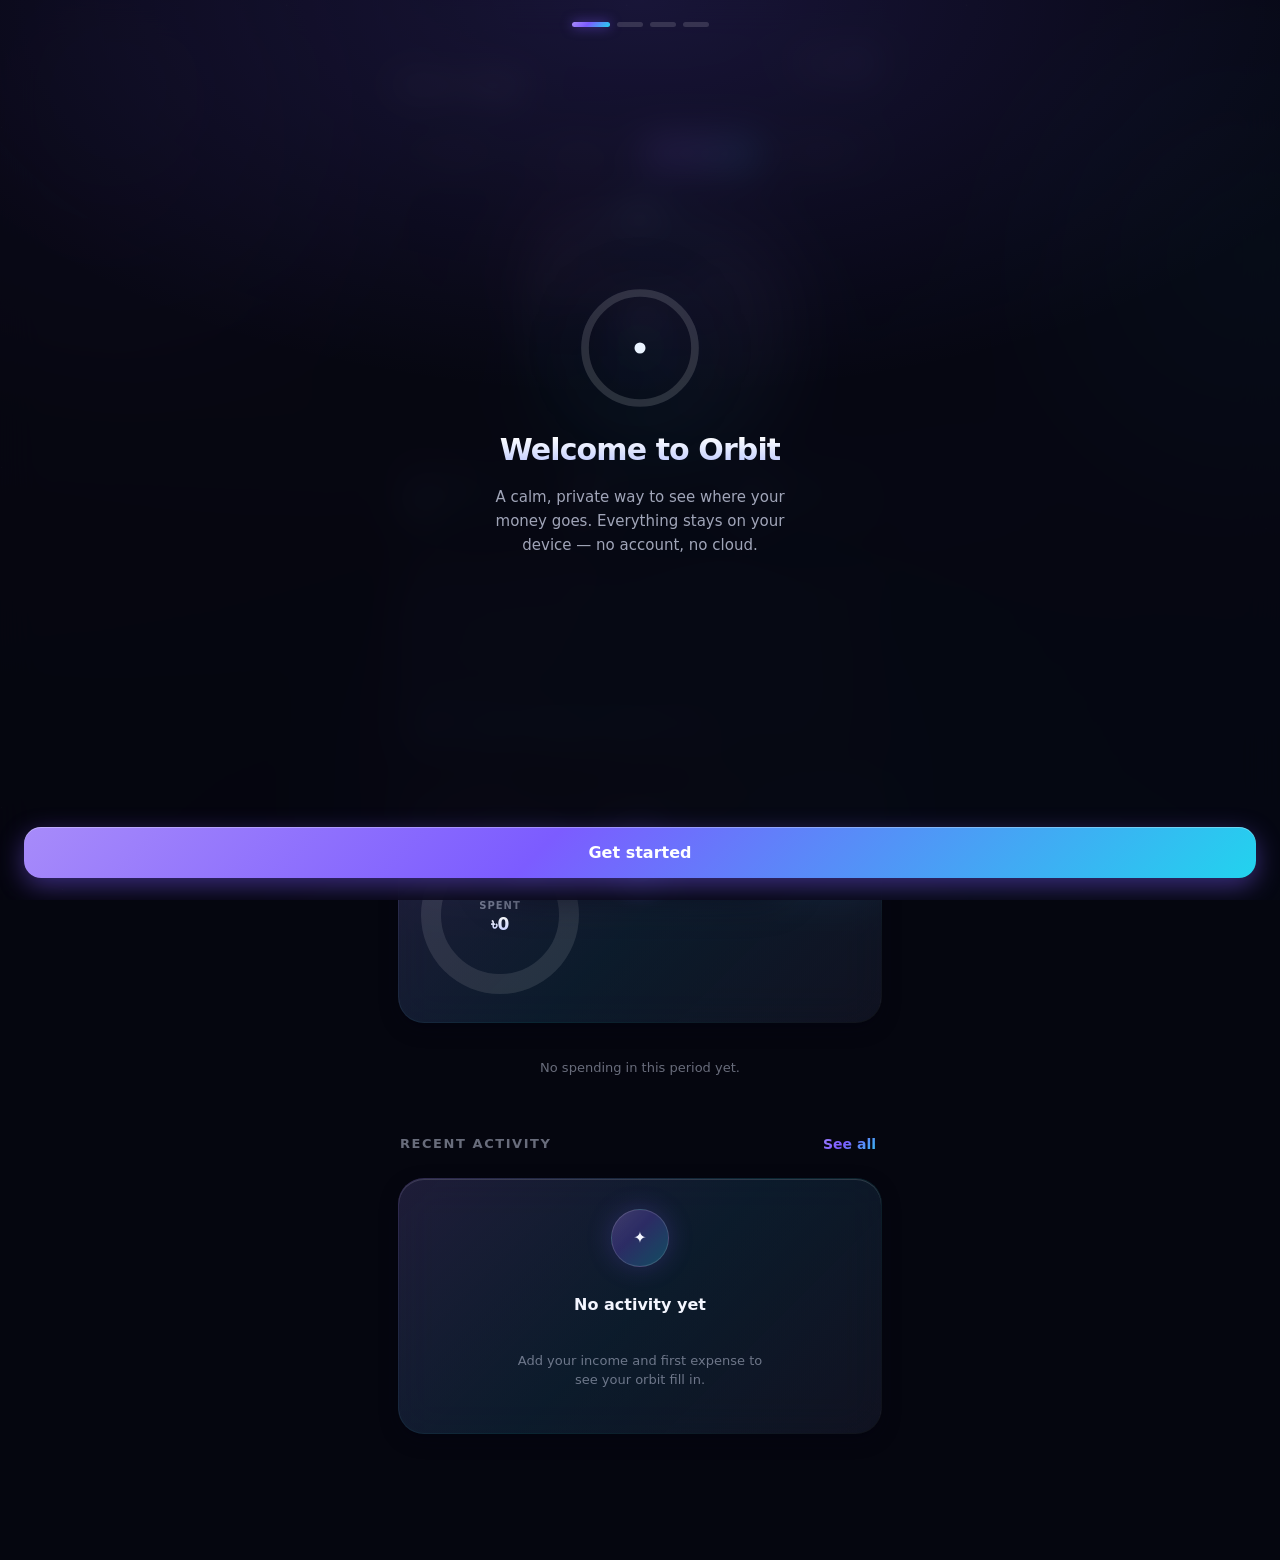
==== commit db3665f0: "Add files via upload" ====
--- a/index.html
+++ b/index.html
@@ -10,7 +10,7 @@
 <meta name="apple-mobile-web-app-title" content="Orbit">
 <link rel="manifest" href="manifest.json">
 <link rel="apple-touch-icon" href="icon-180.png">
-<link rel="stylesheet" href="style.css?v=4">
+<link rel="stylesheet" href="style.css?v=4.1">
 </head>
 <body>
 
@@ -418,7 +418,7 @@
       </button>
     </div>
 
-    <p class="version-tag">Orbit · v4.0 “Aurora” · data stays on this device</p>
+    <p class="version-tag">Orbit · v4.0.1 “Aurora” · data stays on this device</p>
   </section>
 
   <!-- ===================== MANAGE CATEGORIES VIEW ===================== -->
@@ -693,6 +693,6 @@
 
 </div>
 
-<script src="app.js?v=4"></script>
+<script src="app.js?v=4.1"></script>
 </body>
 </html>
--- a/style.css
+++ b/style.css
@@ -67,6 +67,12 @@
 }
 
 *{ box-sizing: border-box; -webkit-tap-highlight-color: transparent; }
+
+/* CRITICAL: the `hidden` attribute must always win, even over author
+   display:flex/grid declarations (which otherwise override the browser's
+   default [hidden]{display:none}). Without this guard, elements like the
+   onboarding overlay reappear after being hidden. */
+[hidden]{ display: none !important; }
 html, body{ margin:0; padding:0; background: var(--bg-deep); }
 body{
   font-family: var(--font-text);
@@ -871,16 +877,14 @@
   background: rgba(4,6,16,0.55);
   -webkit-backdrop-filter: blur(10px);
   backdrop-filter: blur(10px);
-  opacity: 0;
-  transition: opacity .35s ease;
-  pointer-events: none;
-}
-.sheet-backdrop.show{ opacity: 1; pointer-events: auto; }
+  animation: backdropIn .35s ease;
+}
+@keyframes backdropIn{ from{ opacity: 0; } to{ opacity: 1; } }
 
 .sheet{
   position: fixed; z-index: 90;
   left: 50%; bottom: 0;
-  transform: translate(-50%, 105%);
+  transform: translate(-50%, 0);
   width: 100%; max-width: 520px;
   max-height: 88vh; overflow-y: auto;
   -webkit-overflow-scrolling: touch;
@@ -893,9 +897,13 @@
   backdrop-filter: blur(28px);
   box-shadow: 0 -14px 44px rgba(2,4,16,0.6), var(--glass-highlight);
   padding: 10px 20px calc(env(safe-area-inset-bottom) + 22px);
-  transition: transform .5s var(--spring);
-}
-.sheet.show{ transform: translate(-50%, 0); }
+  animation: sheetIn .55s var(--spring);
+  transition: transform .3s var(--ease-out); /* used by drag-to-dismiss snap-back */
+}
+@keyframes sheetIn{
+  from{ transform: translate(-50%, 105%); }
+  to  { transform: translate(-50%, 0); }
+}
 .sheet-handle{
   width: 42px; height: 4.5px; border-radius: 99px;
   background: rgba(255,255,255,0.22);
